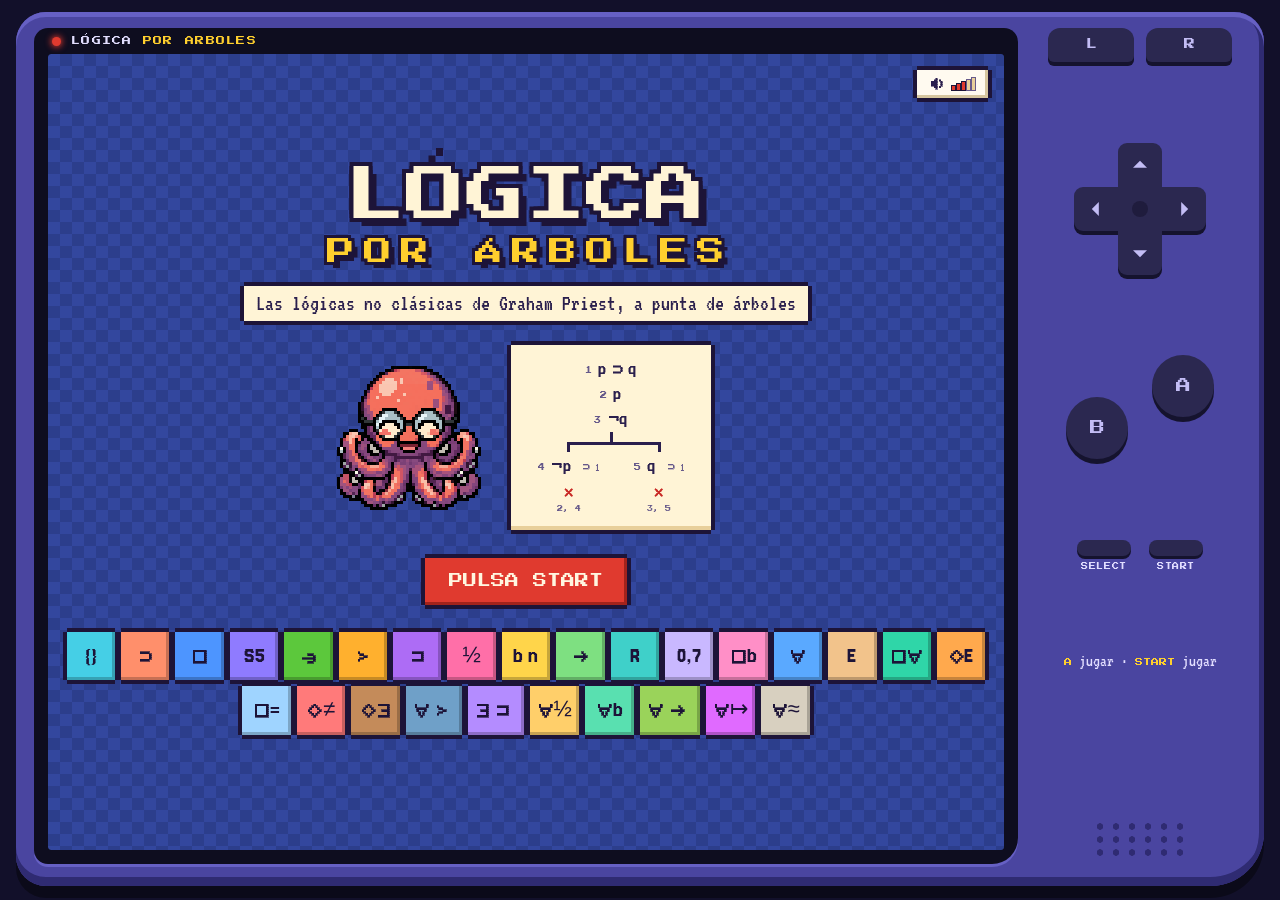
==== index.html @ adff9980 "Logic Tableaux: juego de tableaux en español, hermano de Lógica Advance Co-Authored-By: Claude Sonne" ====
<!doctype html>
<html lang="es">
<head>
<meta charset="utf-8">
<meta name="viewport" content="width=device-width, initial-scale=1, viewport-fit=cover">
<title>Lógica por Árboles</title>
<style>
@font-face { font-family: 'Jersey 20'; font-style: normal; font-weight: 400; font-display: block; src: url([data-uri]) format('woff2'); }
@font-face { font-family: 'VT323'; font-style: normal; font-weight: 400; font-display: block; src: url([data-uri]) format('woff2'); }
@font-face { font-family: 'Press Start 2P'; font-style: normal; font-weight: 400; font-display: block; src: url([data-uri]) format('woff2'); }
:root {
  --img-w0: url([data-uri]);
  --img-w1: url([data-uri]);
  --img-w10: url([data-uri]);
  --img-w11: url([data-uri]);
  --img-w12: url([data-uri]);
  --img-w13: url([data-uri]);
  --img-w14: url([data-uri]);
  --img-w15: url([data-uri]);
  --img-w16: url([data-uri]);
  --img-w17: url([data-uri]);
  --img-w18: url([data-uri]);
  --img-w19: url([data-uri]);
  --img-w2: url([data-uri]);
  --img-w20: url([data-uri]);
  --img-w21: url([data-uri]);
  --img-w22: url([data-uri]);
  --img-w23: url([data-uri]);
  --img-w24: url([data-uri]);
  --img-w25: url([data-uri]);
  --img-w26: url([data-uri]);
  --img-w3: url([data-uri]);
  --img-w4: url([data-uri]);
  --img-w5: url([data-uri]);
  --img-w6: url([data-uri]);
  --img-w7: url([data-uri]);
  --img-w8: url([data-uri]);
  --img-w9: url([data-uri]);
}
/* Trazado: una consola de bolsillo ocupa la ventana. La pantalla es un mosaico con paneles de
   trazo de 4 px; la hoja de Fitch es la escena y Minerva habla desde el cuadro de diálogo. */
:root {
  /* paleta inspirada en los RPG de GBA: contorno morado oscuro, cuadros crema, rojo, verde y amarillo vivos */
  --desk: #12102a; --shell: #4a45a0; --shell-hi: #6660c4; --shell-lo: #2f2b72; --shell-ink: #e2deff; --bezel: #0e0d1f;
  --key: #2b2850; --key-lo: #15132e; --key-ink: #c3bdf5;
  --bg: #33479e; --bg2: #2c3e8c;
  --bgw0: #2390a8; --bgw0b: #1e8097; --bgw1: #2f9950; --bgw1b: #288745; --bgw2: #1b7d6b; --bgw2b: #176e5e; --bgw3: #2a6fc4; --bgw3b: #2462ae;
  --bgw4: #6a47b8; --bgw4b: #5d3da4; --bgw5: #c2702a; --bgw5b: #ad6224; --bgw6: #7d2f52; --bgw6b: #6d2847;
  --bgw7: #a8477f; --bgw7b: #973e72; --bgw8: #23233f; --bgw8b: #1d1d36; --bgw9: #2e6f66; --bgw9b: #286259;
  --panel: #fff4d6; --panel-lo: #e8cf9a;
  --ink: #2a1f4d; --ink2: #66598a; --line: #1d1438;
  --btn: #fffaf0; --btn-lo: #d6c6a0;
  --pri: #e03a2f; --pri-lo: #a2231c; --pri-ink: #fff6e0;
  --hi: #ffcf2e; --hi-lo: #d99a00; --hi-ink: #2a1f4d; --star: #e89a00;
  --ok: #178a3e; --bad: #c92a26; --warn: #b96a00; --ext: #2f6fe0;
  --ok-bg: #5fd07a; --warn-bg: #ffc64a; --bad-bg: #ff7a6b;
  --w0: #45cfe6; --w1: #5cc83c; --w2: #1fb89a; --w3: #4d95ff; --w4: #ad6cf5; --w5: #ff9a2e; --w6: #f2557a; --w7: #ff8fc7; --w8: #9aa3c7; --w9: #8ff5d9;
  --on-w: #1d1438; --wc: var(--w1);
  --ol: 0 -4px 0 0 var(--line), 0 4px 0 0 var(--line), -4px 0 0 0 var(--line), 4px 0 0 0 var(--line);
  --fd: 'Press Start 2P', 'Courier New', monospace;
  --fb: 'VT323', 'Courier New', monospace;
  --fs: 'Jersey 20', 'Trebuchet MS', 'Segoe UI', sans-serif;
  --logo: #fff4d6;
}
@media (prefers-color-scheme: dark) {
  :root:not([data-theme="light"]) {
  --desk: #07060f; --shell: #2b2866; --shell-hi: #3c3888; --shell-lo: #191742; --shell-ink: #c9c4f5; --bezel: #05050d;
  --key: #17152f; --key-lo: #08071a; --key-ink: #9d97dc;
  --bg: #1b2552; --bg2: #182048;
  --bgw0: #175d6e; --bgw0b: #14505f; --bgw1: #1c5c34; --bgw1b: #184f2c; --bgw2: #124d44; --bgw2b: #0f423a; --bgw3: #1a4480; --bgw3b: #163a70;
  --bgw4: #40287a; --bgw4b: #37226a; --bgw5: #7a4418; --bgw5b: #6a3a14; --bgw6: #4d1a34; --bgw6b: #42162c;
  --bgw7: #5e2748; --bgw7b: #52213f; --bgw8: #14142a; --bgw8b: #101023; --bgw9: #1a423d; --bgw9b: #163935;
  --panel: #27306e; --panel-lo: #1c2354;
  --ink: #fff6e0; --ink2: #b7b9e8; --line: #0b0920;
  --btn: #3a4590; --btn-lo: #2a3372;
  --pri-lo: #8f1d17;
  --hi-lo: #b98400; --star: #ffcf2e;
  --ok: #62e088; --bad: #ff8b80; --warn: #ffc85e; --ext: #86aaff;
  color-scheme: dark;
  }
}
:root[data-theme="dark"] {
  --desk: #07060f; --shell: #2b2866; --shell-hi: #3c3888; --shell-lo: #191742; --shell-ink: #c9c4f5; --bezel: #05050d;
  --key: #17152f; --key-lo: #08071a; --key-ink: #9d97dc;
  --bg: #1b2552; --bg2: #182048;
  --bgw0: #175d6e; --bgw0b: #14505f; --bgw1: #1c5c34; --bgw1b: #184f2c; --bgw2: #124d44; --bgw2b: #0f423a; --bgw3: #1a4480; --bgw3b: #163a70;
  --bgw4: #40287a; --bgw4b: #37226a; --bgw5: #7a4418; --bgw5b: #6a3a14; --bgw6: #4d1a34; --bgw6b: #42162c;
  --bgw7: #5e2748; --bgw7b: #52213f; --bgw8: #14142a; --bgw8b: #101023; --bgw9: #1a423d; --bgw9b: #163935;
  --panel: #27306e; --panel-lo: #1c2354;
  --ink: #fff6e0; --ink2: #b7b9e8; --line: #0b0920;
  --btn: #3a4590; --btn-lo: #2a3372;
  --pri-lo: #8f1d17;
  --hi-lo: #b98400; --star: #ffcf2e;
  --ok: #62e088; --bad: #ff8b80; --warn: #ffc85e; --ext: #86aaff;
  color-scheme: dark;
}
.screen.w0 { --bg: var(--bgw0); --bg2: var(--bgw0b); --bgimg: var(--img-w0); }
.screen.w1 { --bg: var(--bgw1); --bg2: var(--bgw1b); --bgimg: var(--img-w1); }
.screen.w2 { --bg: var(--bgw2); --bg2: var(--bgw2b); --bgimg: var(--img-w2); }
.screen.w3 { --bg: var(--bgw3); --bg2: var(--bgw3b); --bgimg: var(--img-w3); }
.screen.w4 { --bg: var(--bgw4); --bg2: var(--bgw4b); --bgimg: var(--img-w4); }
.screen.w5 { --bg: var(--bgw5); --bg2: var(--bgw5b); --bgimg: var(--img-w5); }
.screen.w6 { --bg: var(--bgw6); --bg2: var(--bgw6b); --bgimg: var(--img-w6); }
.screen.w7 { --bg: var(--bgw7); --bg2: var(--bgw7b); --bgimg: var(--img-w7); }
.screen.w8 { --bg: var(--bgw8); --bg2: var(--bgw8b); --bgimg: var(--img-w8); }
.screen.w9 { --bg: var(--bgw9); --bg2: var(--bgw9b); --bgimg: var(--img-w9); }
/* fondo de cada mundo (tools/fondos.py): la escena queda fija detrás del contenido, bajo un velo del color del mundo */
.screen.scr-world, .screen.scr-stage {
  --veil: color-mix(in srgb, var(--bg) 28%, transparent);
  background-image: linear-gradient(var(--veil), var(--veil)), var(--bgimg, none);
  background-size: cover; background-position: center; background-repeat: no-repeat; background-attachment: scroll;
  image-rendering: pixelated;
}

* { box-sizing: border-box; }
[hidden] { display: none !important; }
html { height: 100%; overscroll-behavior: none; -webkit-text-size-adjust: 100%; text-size-adjust: 100%; }
body {
  margin: 0; height: 100%; display: flex; align-items: center; justify-content: center;
  /* en el celular se respeta la muesca y la barra de gestos */
  padding: max(12px, env(safe-area-inset-top, 0px)) max(16px, env(safe-area-inset-right, 0px)) max(14px, env(safe-area-inset-bottom, 0px)) max(16px, env(safe-area-inset-left, 0px));
  overscroll-behavior: none; touch-action: manipulation; -webkit-tap-highlight-color: transparent;
  -webkit-user-select: none; user-select: none; -webkit-touch-callout: none;
  background: var(--desk); color: var(--ink);
  font-family: var(--fb); font-size: 22px; line-height: 1.15;
}
button { font: inherit; color: inherit; }
b, strong, h3, .btn, .rbtn, .key, .chip, .fm, .stitle, .tot, .vbtn, .vchip, .wbadge { font-family: var(--fs); font-weight: 400; }
b, strong, .stitle { font-size: .93em; }
p { margin: 0; }
:focus-visible { outline: 3px solid var(--ext); outline-offset: 4px; }

/* ---------- consola: pantalla a la izquierda, mando a la derecha ---------- */
.gba {
  width: 100%; max-width: 1320px; height: 100%; max-height: 880px;
  display: grid; grid-template-columns: minmax(0, 1fr) 236px; gap: 4px;
  padding: 16px 6px 22px 18px; background: var(--shell);
  border-radius: 30px 30px 54px 30px;
  box-shadow: inset 0 5px 0 0 var(--shell-hi), inset 0 -9px 0 0 var(--shell-lo), inset -5px 0 0 0 var(--shell-lo), 0 12px 0 0 rgba(0, 0, 0, .4);
}
.bezel {
  position: relative; min-width: 0; min-height: 0; display: flex; flex-direction: column;
  padding: 26px 14px 14px; background: var(--bezel); border-radius: 14px 14px 26px 14px;
  box-shadow: 0 3px 0 0 var(--shell-hi);
}
.btop { position: absolute; top: 8px; left: 18px; right: 18px; display: flex; align-items: center; gap: 10px; color: var(--shell-ink); }
.led { width: 9px; height: 9px; border-radius: 50%; background: var(--pri); box-shadow: 0 0 6px 1px var(--pri); }
.brand { font-family: var(--fd); font-size: 9px; letter-spacing: .14em; }
.brand b { font-family: inherit; font-size: 1em; color: var(--hi); }
.screen {
  flex: 1; min-width: 0; min-height: 0; overflow-y: auto; overflow-x: hidden; padding: 12px; border-radius: 3px;
  position: relative;
  scrollbar-width: thin; scrollbar-color: var(--line) transparent;
  background-color: var(--bg);
  background-image: linear-gradient(45deg, var(--bg2) 25%, transparent 25%, transparent 75%, var(--bg2) 75%),
    linear-gradient(45deg, var(--bg2) 25%, transparent 25%, transparent 75%, var(--bg2) 75%);
  background-size: 24px 24px; background-position: 0 0, 12px 12px; background-attachment: local;
}
/* .fit envuelve cada pantalla: se encoge lo justo para caber en el alto disponible */
.fit { position: relative; display: flex; flex-direction: column; gap: 8px; transform-origin: 0 0; }
.fit > * { flex-shrink: 0; }

.pad { display: flex; flex-direction: column; align-items: center; justify-content: space-between; gap: 8px; padding: 0 8px 4px; color: var(--shell-ink); min-height: 0; }
.pad button { border: 0; padding: 0; cursor: pointer; background: var(--key); color: var(--key-ink); font-family: var(--fd); -webkit-tap-highlight-color: transparent; touch-action: manipulation; }
.pad button:active, .pad button.pressed { transform: translateY(3px); box-shadow: none; }
.shoulders { display: flex; gap: 12px; }
.sh { width: 86px; height: 34px; border-radius: 12px 12px 6px 6px; font-size: 11px; box-shadow: 0 4px 0 0 var(--key-lo); }
.dpad { position: relative; width: 132px; height: 132px; flex: none; filter: drop-shadow(0 4px 0 var(--key-lo)); }
.dpad::before { content: ''; position: absolute; left: 44px; top: 44px; width: 44px; height: 44px; background: var(--key); }
.dpad::after { content: ''; position: absolute; left: 58px; top: 58px; width: 16px; height: 16px; border-radius: 50%; background: var(--key-lo); opacity: .55; }
.dpad button { position: absolute; width: 44px; height: 44px; }
.dpad .up { left: 44px; top: 0; border-radius: 9px 9px 0 0; }
.dpad .down { left: 44px; top: 88px; border-radius: 0 0 9px 9px; }
.dpad .left { left: 0; top: 44px; border-radius: 9px 0 0 9px; }
.dpad .right { left: 88px; top: 44px; border-radius: 0 9px 9px 0; }
.dpad button::after { content: ''; position: absolute; left: 50%; top: 50%; border: 7px solid transparent; }
.dpad .up::after { border-bottom-color: var(--key-ink); transform: translate(-50%, -80%); }
.dpad .down::after { border-top-color: var(--key-ink); transform: translate(-50%, -20%); }
.dpad .left::after { border-right-color: var(--key-ink); transform: translate(-80%, -50%); }
.dpad .right::after { border-left-color: var(--key-ink); transform: translate(-20%, -50%); }
.dpad button:active, .dpad button.pressed { transform: none; filter: brightness(.75); }
.ab { position: relative; width: 156px; height: 104px; flex: none; }
.rb { position: absolute; width: 62px; height: 62px; border-radius: 50%; font-size: 15px; box-shadow: 0 5px 0 0 var(--key-lo); }
.rb.a { right: 4px; top: 0; }
.rb.b { left: 4px; bottom: 0; }
.ss { display: flex; gap: 18px; font-family: var(--fd); font-size: 7px; letter-spacing: .08em; }
.ss span { display: flex; flex-direction: column; align-items: center; gap: 7px; }
.ss button { width: 54px; height: 16px; border-radius: 8px; box-shadow: 0 3px 0 0 var(--key-lo); }
.legend { min-height: 5.2em; font-size: 17px; line-height: 1.15; text-align: center; text-wrap: balance; }
.legend b { font-family: var(--fd); font-size: 8px; font-weight: 400; color: var(--hi); }
.speaker { width: 96px; height: 40px; flex: none; background-image: radial-gradient(circle, var(--shell-lo) 3px, transparent 3.5px); background-size: 16px 13px; background-position: 0 0; }
.padf { outline: 4px solid var(--hi) !important; outline-offset: 2px; position: relative; z-index: 2; animation: padf .6s steps(2) infinite; }
@keyframes padf { 50% { outline-color: var(--pri); } }

/* ---------- piezas ---------- */
.panel { background: var(--panel); margin: 4px; padding: 12px 14px; box-shadow: var(--ol), inset 0 -4px 0 0 var(--panel-lo); }
.btn {
  display: inline-flex; align-items: center; justify-content: center; gap: .45em;
  border: 0; margin: 4px; padding: .5em .9em; background: var(--btn); color: var(--ink);
  line-height: 1.1; cursor: pointer;
  box-shadow: var(--ol), inset -3px -3px 0 0 var(--btn-lo);
}
.btn:active:not(:disabled) { transform: translateY(2px); box-shadow: var(--ol), inset 3px 3px 0 0 var(--btn-lo); }
.btn:disabled { opacity: .45; cursor: default; }
.btn.pri { background: var(--pri); color: var(--pri-ink); --btn-lo: var(--pri-lo); }
.btn.sm { font-size: .85em; padding: .42em .7em; }
.btn.big { font-family: var(--fd); font-size: 14px; padding: 16px 24px; }
.mlabel { font-family: var(--fd); font-size: 9px; letter-spacing: .08em; color: var(--ink2); margin: 6px 4px 2px; }
.cap { font-size: .82em; color: var(--ink2); }
.g { height: .6em; fill: currentColor; stroke: currentColor; stroke-width: .34; overflow: visible; vertical-align: baseline; margin: 0 .07em; flex: none; }
.g.op { margin: 0 .34em; }
.fm { letter-spacing: .03em; white-space: nowrap; }
b, strong { word-spacing: .14em; }
.owl { display: block; flex: none; animation: bob 1.2s steps(2) infinite; }
.owl image { image-rendering: crisp-edges; image-rendering: pixelated; }
.owl .blk { visibility: hidden; animation: blk 4.4s steps(1) infinite; }
.owl .bk { visibility: hidden; }
.owl.talk .bk { animation: bk .24s steps(1) infinite; }
.owl .spk { animation: blink .7s steps(1) infinite; }
.owl.m-happy { animation: hop .52s steps(2) infinite; }
.owl.m-think { animation: tilt 2.2s steps(2) infinite; }
.owl.m-brave { animation: bob .6s steps(2) infinite; }
.owl.m-sad { animation: bob 2s steps(2) infinite; }
.owl.m-sad.fresh { animation: shake .4s steps(4) 2, bob 2s steps(2) .8s infinite; }
@keyframes blk { 0%, 93% { visibility: hidden; } 94%, 100% { visibility: visible; } }
@keyframes bk { 0% { visibility: visible; } 50% { visibility: hidden; } }
@keyframes hop { 50% { transform: translateY(-6px); } }
@keyframes tilt { 50% { transform: rotate(-5deg); } }
@keyframes shake { 25% { transform: translateX(-4px); } 75% { transform: translateX(4px); } }
.btn.snd.off .g { opacity: .45; }
.vb { display: inline-flex; align-items: flex-end; gap: 2px; height: 12px; }
.vb i { width: 3px; background: var(--panel-lo); box-shadow: 0 0 0 1px var(--ink2); }
.vb i:nth-child(1) { height: 4px; } .vb i:nth-child(2) { height: 6px; } .vb i:nth-child(3) { height: 8px; } .vb i:nth-child(4) { height: 10px; } .vb i:nth-child(5) { height: 12px; }
.vb i.on { background: var(--pri); box-shadow: 0 0 0 1px var(--line); }
.snddlg { width: min(420px, 100%); gap: 10px; }
.vol { display: flex; align-items: center; gap: 6px; }
.vol b { width: 4.6em; margin-left: 4px; }
.vol .btn { min-width: 2.4em; font-size: 1.1em; }
.vmeter { flex: 1; display: flex; justify-content: center; align-items: flex-end; gap: 6px; }
.vmeter i { width: 16px; background: var(--panel-lo); box-shadow: 0 0 0 3px var(--line); }
.vmeter i:nth-child(1) { height: 10px; } .vmeter i:nth-child(2) { height: 15px; } .vmeter i:nth-child(3) { height: 20px; } .vmeter i:nth-child(4) { height: 25px; } .vmeter i:nth-child(5) { height: 30px; }
.vmeter i.on { background: var(--hi); }
.title { position: relative; }
.lng { gap: 0; padding: .3em .35em; }
.lng b { font-family: var(--fd); font-size: 10px; padding: 5px 6px 4px; color: var(--ink2); }
.lng b.on { background: var(--ink); color: var(--panel); }
.tsnd { position: absolute; top: 0; right: 0; display: flex; }
.winowl { margin-bottom: -4px; }
@keyframes bob { 50% { transform: translateY(-3px); } }
@keyframes blink { 50% { opacity: .25; } }
.blink { animation: blink 1.1s steps(1) infinite; }
.stars { display: inline-flex; gap: 2px; font-size: 1.05em; }
.stars i { color: var(--panel-lo); }
.stars i.on { color: var(--star); }
.done { color: var(--ok); }

.hud { display: flex; align-items: center; gap: 8px; margin: 4px; padding: 4px 6px; background: var(--panel); box-shadow: var(--ol); }
.hud-t { flex: 1; min-width: 0; text-align: center; }
.hud h1 { margin: 0; font-family: var(--fd); font-size: 12px; line-height: 1.5; font-weight: 400; text-wrap: balance; }
.hud-s { display: block; font-size: .78em; color: var(--ink2); }
.hud-r { display: flex; align-items: center; gap: 4px; }
.tot { color: var(--star); white-space: nowrap; }

.dialog {
  display: flex; gap: 12px; align-items: flex-start; margin: 4px; padding: 12px 14px;
  background: var(--panel); box-shadow: var(--ol), inset 0 0 0 3px var(--wc);
}
.dialog .who { flex: none; display: flex; flex-direction: column; align-items: center; gap: 6px; font-family: var(--fd); font-size: 7px; color: var(--ink2); }
.dialog .say { flex: 1; min-width: 0; }
.dialog.err { box-shadow: var(--ol), inset 0 0 0 3px var(--bad); }
.dialog.hint { box-shadow: var(--ol), inset 0 0 0 3px var(--hi-lo); }
.dialog.ok { box-shadow: var(--ol), inset 0 0 0 3px var(--ok); }
.dialog.big { min-height: 5.4em; font-size: 1.06em; }
.dialog.small { font-size: .95em; min-height: 4.4em; padding: 9px 12px; }
.twh { visibility: hidden; }
.tww { white-space: nowrap; }

/* ---------- portada ---------- */
.title { flex: 1; display: flex; flex-direction: column; align-items: center; justify-content: center; gap: 20px; text-align: center; padding-block: 16px; }
.logo { display: flex; flex-direction: column; align-items: center; gap: 12px; font-family: var(--fd); line-height: 1; }
.l1 {
  font-size: clamp(28px, 7.4vw, 60px); color: var(--logo);
  text-shadow: 4px 0 var(--line), -4px 0 var(--line), 0 4px var(--line), 0 -4px var(--line), 4px 4px var(--line), -4px -4px var(--line), 4px -4px var(--line), -4px 4px var(--line), 8px 8px 0 var(--line);
}
.l2 {
  font-size: clamp(14px, 3.8vw, 28px); letter-spacing: .32em; margin-right: -.32em; color: var(--hi);
  text-shadow: 3px 0 var(--line), -3px 0 var(--line), 0 3px var(--line), 0 -3px var(--line), 3px 3px var(--line), -3px -3px var(--line), 3px -3px var(--line), -3px 3px var(--line), 6px 6px 0 var(--line);
}
.tag { background: var(--panel); padding: 5px 12px; box-shadow: var(--ol); }
.hero { display: flex; align-items: center; justify-content: center; gap: 26px; flex-wrap: wrap; }
.hero-proof.sheet { font-size: 20px; background: var(--panel); box-shadow: var(--ol), inset 0 -4px 0 0 var(--panel-lo); padding: 10px 6px 12px; text-align: left; }
.strip { display: flex; flex-wrap: wrap; justify-content: center; gap: 0; }
.strip .wbadge { font-size: 1em; min-width: 2.2em; height: 2.2em; margin: 3px; }   /* diez mundos en una fila */
.wbadge {
  display: inline-flex; align-items: center; justify-content: center; min-width: 2.5em; height: 2.5em; padding: 0 .35em; margin: 4px;
  background: var(--wc); color: var(--on-w); font-size: 1.1em;   box-shadow: var(--ol), inset -3px -3px 0 0 rgba(0, 0, 0, .22);
}

/* ---------- mapa ---------- */
.map { flex: 1 0 auto; display: grid; grid-template-columns: repeat(auto-fit, minmax(244px, 1fr)); gap: 4px; }   /* llena el alto libre */
.wcard {
  display: grid; grid-template-columns: auto 1fr; grid-template-areas: "b i" "p p"; gap: 10px 12px; align-items: center;
  text-align: left; border: 0; margin: 4px; padding: 12px 12px 14px; background: var(--panel); cursor: pointer;
  box-shadow: var(--ol), inset 0 -4px 0 0 var(--panel-lo);
}
.wcard .wbadge { grid-area: b; font-size: 1.2em; }
.winfo { grid-area: i; display: flex; flex-direction: column; gap: 2px; min-width: 0; }
.wnum { font-family: var(--fd); font-size: 8px; letter-spacing: .1em; color: var(--ink2); }
.winfo b { font-size: 1.12em; line-height: 1.15; }
.wlogic { font-size: .85em; color: var(--ink2); }
.wprog { grid-area: p; display: flex; align-items: center; gap: 10px; font-size: .85em; min-height: 1.4em; }
.pbar { flex: 1; height: 10px; background: var(--panel-lo); box-shadow: 0 0 0 2px var(--line); }
.pbar i { display: block; height: 100%; background: var(--wc); }
.cnt { white-space: nowrap; color: var(--ink2); }
.wcard.locked { cursor: not-allowed; }
.wcard.locked .wbadge { background: var(--panel-lo); color: var(--ink2); }
.wcard.locked .winfo { opacity: .55; }
.wcard:active:not(.locked) { transform: translateY(2px); }
/* opciones: rótulo arriba, botones iguales en cuadrícula y la nota debajo */
.opts { display: flex; flex-direction: column; justify-content: center; gap: 4px; margin: 4px; }
.opts .mlabel { margin: 0 4px; }
.optgrid { display: grid; grid-template-columns: repeat(auto-fit, minmax(190px, 1fr)); }
.optgrid .btn { justify-content: center; text-align: center; }
.optnote { font-size: .82em; color: var(--ink2); margin: 0 4px; }

/* ---------- lista de etapas ---------- */
.stages { list-style: none; margin: 0; padding: 0; display: grid; grid-template-columns: repeat(auto-fit, minmax(270px, 1fr)); gap: 0 6px; }
.stages li { min-width: 0; display: flex; }
.srow {
  flex: 1; min-width: 0; display: grid; grid-template-columns: 1.3em 1.6em minmax(0, 1fr) auto; align-items: center; gap: 7px;
  text-align: left; border: 0; margin: 4px; padding: 4px 8px 7px 4px; background: var(--panel); cursor: pointer;
  box-shadow: var(--ol), inset 0 -3px 0 0 var(--panel-lo);
}
.snum { font-family: var(--fd); font-size: 9px; color: var(--ink2); text-align: right; }
.stype { display: flex; align-items: center; justify-content: center; width: 1.6em; height: 1.6em; background: var(--wc); color: var(--on-w); }
.srow.tT .stype { background: var(--panel-lo); color: var(--ink); }
.stype .g.op { margin: 0; }
.stitle { min-width: 0; line-height: 1.15; }
.stitle small { font-family: var(--fd); font-size: 7px; margin-left: 6px; color: var(--ink2); vertical-align: middle; }
.srow .stars { font-size: .82em; }
.boss { font-family: var(--fd); font-style: normal; font-size: 7px; background: var(--pri); color: var(--pri-ink); padding: 3px 5px; vertical-align: middle; }
.srow.locked { cursor: not-allowed; }
.srow.locked > * { opacity: .45; }
.srow:active:not(.locked) { transform: translateY(2px); }

/* ---------- teoría ---------- */
.theory { flex: 1; display: flex; flex-direction: column; gap: 8px; }
.scene { flex: 1; min-height: 150px; display: flex; flex-direction: column; align-items: center; justify-content: center; padding: 18px 14px; overflow: hidden; }
.scene.empty { background: transparent; box-shadow: none; }
.scene .sheet { font-size: 24px; }
.tnav { display: flex; align-items: center; justify-content: space-between; gap: 8px; }
.pg { display: flex; justify-content: center; gap: 7px; flex-wrap: wrap; }
.pg i { width: 10px; height: 10px; background: var(--panel); box-shadow: 0 0 0 2px var(--line); }
.pg i.on { background: var(--pri); }
.pg i.past { background: var(--ink2); }
.tw, .kr-wrap { max-width: 100%; overflow-x: auto; }
.tbl { border-collapse: collapse; font-size: .95em; }
.tbl th { font-family: var(--fd); font-size: 8px; font-weight: 400; text-align: left; padding: 6px 12px 8px; color: var(--ink2); border-bottom: 3px solid var(--ink); }
.tbl td { padding: 6px 12px; border-bottom: 2px dotted var(--panel-lo); }
.tbl.tight th, .tbl.tight td { padding-inline: 5px; text-align: center; }   /* tablas de muchas columnas */
.tbl:not(.tt) th .fm { font-size: 2.1em; color: var(--ink); }   /* fórmulas en la cabecera: al tamaño del cuerpo */
.figrow { display: flex; flex-wrap: wrap; align-items: flex-start; justify-content: center; gap: 12px 36px; }
.kripke { position: relative; width: 310px; margin-inline: auto; }
.kripke svg { position: absolute; inset: 0; }
.kripke line { stroke: var(--ink); stroke-width: 3; }
.kripke path { fill: var(--ink); }
.world { position: absolute; width: 104px; height: 46px; display: flex; flex-direction: column; align-items: center; justify-content: center; gap: 3px;
  background: var(--btn); box-shadow: 0 0 0 3px var(--ink); font-size: .78em; line-height: 1.05; text-align: center; }
.world b { font-family: var(--fd); font-size: 7px; font-weight: 400; color: var(--ink2); }
.kr-wrap .cap { margin-top: 10px; text-align: center; font-size: .9em; color: var(--ink); }

/* ---------- hoja de Fitch ---------- */
.sheet { font-size: 24px; }
.sheet.panel { padding: 12px 8px 14px; min-height: 190px; min-width: 0; overflow: auto; scrollbar-width: thin; scrollbar-color: var(--line) transparent; }
.row { display: grid; grid-template-columns: 2em auto minmax(0, 1fr) auto; align-items: stretch; min-height: 1.72em; color: var(--ink); }
.row[data-act] { cursor: pointer; }
.ln { align-self: center; text-align: right; padding-right: 8px; font-family: var(--fd); font-size: 8px; color: var(--ink2); }
.bars { display: flex; }
.bar { width: 16px; border-left: 3px solid currentColor; }
.bar.top { margin-top: 7px; }
.bar.foot { border-bottom: 3px solid currentColor; }
.fml { display: flex; align-items: center; justify-self: start; min-width: 3.4em; padding: 5px 16px 5px 0; white-space: nowrap; }
.fml.foot { border-bottom: 3px solid currentColor; }
.just { align-self: center; padding: 0 8px 0 14px; font-size: .76em; color: var(--ink2); white-space: nowrap; }
.just .g.op { margin: 0 .1em; }
@media (hover: hover) { .row[data-act]:hover { background: var(--panel-lo); } }
.row.sel, .row.sel:hover { background: var(--hi); color: var(--hi-ink); }
.row.sel .just, .row.sel .ln { color: var(--hi-ink); }
.row.dim > :not(.bars) { opacity: .4; }
.row.insub > :not(.bars) { opacity: .55; }
.row.sel > * { opacity: 1; }
.row.ext .fml { outline: 2px dashed var(--ext); outline-offset: -4px; padding-left: 8px; }
.row.new { animation: flash .8s steps(5); }
@keyframes flash { 0% { background: var(--hi); } 100% { background: transparent; } }
.row.cursor { min-height: 1.9em; }
.caret { display: inline-block; width: .5em; height: .95em; background: var(--pri); animation: blink 1s steps(1) infinite; }

/* ---------- reto ---------- */
.proof { flex: 1; display: flex; flex-direction: column; gap: 6px; }
.goal { display: flex; align-items: center; flex-wrap: wrap; gap: 8px 14px; padding: 9px 14px 12px; }
.gtag { font-family: var(--fd); font-size: 8px; padding: 5px 7px; background: var(--wc); color: var(--on-w); }
.seq { flex: 1; min-width: 0; font-size: 1.28em; overflow-x: auto; white-space: nowrap; }
.comma { margin-right: .1em; }
.sys { font-family: var(--fd); font-size: 8px; color: var(--ink2); }
.cols { display: grid; grid-template-columns: minmax(0, 1fr) 400px; gap: 6px; align-items: start; }
.main { display: flex; flex-direction: column; gap: 6px; min-width: 0; }
.side { display: flex; flex-direction: column; gap: 6px; min-width: 0; }
.pal { display: flex; flex-direction: column; gap: 2px; padding: 8px 10px 12px; }
.rules { display: grid; grid-template-columns: repeat(auto-fill, minmax(3.05em, 1fr)); }
.rbtn {
  display: inline-flex; align-items: center; justify-content: center; min-height: 2.2em;
  border: 0; margin: 4px; padding: .3em .2em; background: var(--btn); color: var(--ink); cursor: pointer;
  box-shadow: var(--ol), inset -3px -3px 0 0 var(--btn-lo);
}
.rbtn .g.op { margin: 0 .08em; }
.rbtn.lit { background: var(--hi); color: var(--hi-ink); --btn-lo: var(--hi-lo); }
.rbtn:active:not(:disabled) { transform: translateY(2px); }
.rbtn:disabled { opacity: .45; cursor: default; }
.rbtn.static { flex: none; min-width: 3.6em; cursor: default; }
.acts { display: flex; flex-wrap: wrap; }
.tools { margin-top: 4px; padding-top: 4px; border-top: 3px dotted var(--panel-lo); }
.tools .btn.sm { padding: .42em .5em; }

/* ---------- modelos ---------- */
.model { min-width: 0; }
.vals { display: flex; flex-wrap: wrap; gap: 4px 26px; }
.vrow { display: flex; align-items: center; gap: 8px; font-size: 1.2em; }
.seg { display: flex; }
.vbtn { width: 2.1em; height: 2.1em; border: 0; margin: 4px; background: var(--btn); color: var(--ink); cursor: pointer; box-shadow: var(--ol), inset -3px -3px 0 0 var(--btn-lo); }
.vbtn.on.v2, .vchip.v2 { background: var(--ok-bg); color: var(--on-w); }
.vbtn.on.v1, .vchip.v1 { background: var(--warn-bg); color: var(--on-w); }
.vbtn.on.v0, .vchip.v0 { background: var(--bad-bg); color: var(--on-w); }
.vbtn.on { box-shadow: var(--ol), inset 3px 3px 0 0 rgba(0, 0, 0, .2); }
.vchip { display: inline-block; min-width: 1.9em; padding: 1px 6px; text-align: center; }
.vt td { font-size: 1.05em; }
.lab { font-family: var(--fd); font-size: 7px !important; color: var(--ink2); }
.want { font-size: .82em !important; white-space: nowrap; }
.want.good { color: var(--ok); }
.want.no { color: var(--bad); }
.want span { margin-left: .4em; }

.tt { margin-inline: auto; }
.tt th, .tt td { text-align: center; padding: 3px 10px; }
.tt th { font-family: var(--fs); font-size: 1em; color: var(--ink); padding-bottom: 8px; white-space: nowrap; }
.tt td { border-bottom: 0; }
.tt .fc { border-left: 3px dotted var(--panel-lo); }
.tv { font-family: var(--fs); }
.tv.v0 { color: var(--ink2); }
.tcell {
  width: 2.3em; height: 2em; border: 0; margin: 4px; font-family: var(--fs); cursor: pointer;
  background: var(--btn); color: var(--ink); box-shadow: var(--ol), inset -3px -3px 0 0 var(--btn-lo);
}
.tcell.empty { color: var(--ink2); }
.tcell.good { background: var(--ok-bg); color: var(--on-w); cursor: default; }
.tcell.bad { background: var(--bad-bg); color: var(--on-w); }
.tcell:active:not(:disabled) { transform: translateY(2px); }

.gn { display: flex; flex-direction: column; gap: 4px; }
.gtab { margin-inline: auto; }
.gtab td { text-align: center; padding: 3px 9px; font-family: var(--fs); border-bottom: 0; }
.gtab tr:first-child td { border-bottom: 3px solid var(--ink); }
.gslots, .gpal { display: flex; flex-wrap: wrap; justify-content: center; align-items: stretch; }
.gslot {
  display: flex; flex-direction: column; align-items: center; justify-content: center; gap: 6px; min-width: 3.4em;
  border: 0; margin: 4px; padding: 8px 8px 10px; font-family: var(--fs); font-size: 1.15em; cursor: pointer;
  background: var(--btn); color: var(--ink); box-shadow: var(--ol), inset -3px -3px 0 0 var(--btn-lo);
}
.gslot.cur { background: var(--hi); color: var(--hi-ink); --btn-lo: var(--hi-lo); }
.gslot.good { background: var(--ok-bg); color: var(--on-w); }
.gslot.bad { background: var(--bad-bg); color: var(--on-w); }
.gslot sup, .seq sup, .say sup { font-size: .7em; }
.gtop, .gbot { min-height: 1.1em; }

/* ---------- preguntas ---------- */
.quiz { width: 100%; max-width: 740px; margin-inline: auto; display: flex; flex-direction: column; gap: 8px; }
.qopts { display: flex; flex-direction: column; }
.qopt { justify-content: flex-start; text-align: left; padding: .7em 1em; }
.qopt.right:disabled { opacity: 1; background: var(--ok-bg); color: var(--on-w); --btn-lo: rgba(0, 0, 0, .12); }
.qopt.wrong { text-decoration: line-through; }
.why b { color: var(--ok); }
.why.bad b { color: var(--bad); }

/* ---------- ventanas ---------- */
#modal { position: absolute; inset: 26px 14px 14px; border-radius: 3px; z-index: 10; display: flex; align-items: center; justify-content: center; padding: 16px; overflow: auto; background: rgba(10, 8, 30, .72); }
.mbox { box-shadow: var(--ol), 0 0 0 7px var(--wc), inset 0 -4px 0 0 var(--panel-lo); width: min(560px, 100%); max-height: calc(100% - 12px); overflow: auto; padding: 16px 18px 18px; display: flex; flex-direction: column; gap: 6px; color: var(--ink); }
.mbox h3 { margin: 0 4px; font-size: 1.15em; line-height: 1.2; text-wrap: balance; }
.mbox h3 .g.op { margin: 0 .08em; }
.chips, .krow { display: flex; flex-wrap: wrap; }
.chip, .key {
  display: inline-flex; align-items: center; justify-content: center; gap: .3em;
  border: 0; margin: 4px; background: var(--btn); color: var(--ink); cursor: pointer;
  box-shadow: var(--ol), inset -3px -3px 0 0 var(--btn-lo);
}
.chip { padding: .4em .7em; font-size: 1.05em; }
.key { min-width: 2.3em; height: 2.3em; padding: 0 .5em; font-size: 1.05em; }
.key.term { background: var(--panel-lo); }
.key.wide { font-size: .85em; }
.chip:active, .key:active { transform: translateY(2px); }
.fdisp { min-height: 2.5em; margin: 4px; padding: 8px 10px; display: flex; align-items: center; overflow-x: auto; white-space: nowrap; background: var(--btn); box-shadow: var(--ol); font-size: 1.25em; }
.fstat { min-height: 1.4em; margin-inline: 4px; font-size: .85em; color: var(--ink2); }
.fstat.good { color: var(--ok); }
.fstat.no { color: var(--bad); }
.mrow { display: flex; flex-wrap: wrap; justify-content: flex-end; margin-top: 6px; }
.choices { display: flex; flex-direction: column; }
.chopt { justify-content: flex-start; font-size: 1.15em; padding: .55em .9em; }
.book { display: flex; flex-direction: column; gap: 10px; margin-top: 6px; }
.brow { display: flex; gap: 12px; align-items: flex-start; }
.brow b { line-height: 1.15; }
.brow small { color: var(--ink2); }
.win { align-items: center; text-align: center; gap: 10px; }
.qed { font-family: var(--fd); font-size: 28px; color: var(--pri); margin-top: 2px; text-shadow: 3px 0 var(--line), -3px 0 var(--line), 0 3px var(--line), 0 -3px var(--line), 3px 3px var(--line), -3px -3px var(--line), 3px -3px var(--line), -3px 3px var(--line), 6px 6px 0 var(--line); }
.bigstars { font-size: 2.3em; line-height: 1; }
.bigstars i.on { animation: pop .45s steps(3) both; }
.bigstars i:nth-child(2) { animation-delay: .15s; }
.bigstars i:nth-child(3) { animation-delay: .3s; }
@keyframes pop { 0% { transform: scale(0); } 70% { transform: scale(1.35); } 100% { transform: scale(1); } }
.detail { color: var(--ink2); }
.outro { max-width: 46ch; }
.win .mrow { justify-content: center; }

/* la disposición depende del ancho útil de la pantalla (lo calcula fit() en ui.js) */
.fit.narrow .cols { grid-template-columns: minmax(0, 1fr); }
.fit.narrow .opts { padding-block: 6px 8px; gap: 1px; }
.fit.tiny .hud .btn span { display: none; }
.fit.tiny .hero-owl .owl { width: 96px; height: 96px; }
.fit.tiny .dialog.big .who span { display: none; }
.fit.tiny .just { padding-left: 8px; }
/* ventana estrecha o celular en vertical: el mando pasa debajo de la pantalla */
@media (max-width: 860px) and (min-height: 521px) {
  body { font-size: 20px; padding: max(8px, env(safe-area-inset-top, 0px)) max(16px, env(safe-area-inset-right, 0px)) max(8px, env(safe-area-inset-bottom, 0px)) max(16px, env(safe-area-inset-left, 0px)); }
  .gba { grid-template-columns: minmax(0, 1fr); grid-template-rows: minmax(0, 1fr) auto; max-height: none; padding: 10px 10px 16px; border-radius: 18px 18px 30px 30px; }
  .bezel { padding: 22px 6px 6px; border-radius: 10px; }
  #modal { inset: 22px 6px 6px; }
  .btop { top: 6px; }
  .screen { padding: 8px; }
  .pad { display: grid; grid-template-columns: auto 1fr auto; grid-template-areas: "dpad sh ab" "dpad ss ab"; align-items: center; justify-items: center; gap: 4px 8px; padding: 6px 2px 0; }
  .shoulders { grid-area: sh; gap: 8px; }
  .sh { width: 56px; height: 28px; }
  .dpad { grid-area: dpad; width: 108px; height: 108px; }
  .dpad::before { left: 36px; top: 36px; width: 36px; height: 36px; }
  .dpad::after { left: 46px; top: 46px; }
  .dpad button { width: 36px; height: 36px; }
  .dpad .up, .dpad .down { left: 36px; }
  .dpad .down { top: 72px; }
  .dpad .left, .dpad .right { top: 36px; }
  .dpad .right { left: 72px; }
  .ab { grid-area: ab; width: 124px; height: 92px; }
  .rb { width: 54px; height: 54px; }
  .ss { grid-area: ss; gap: 10px; }
  .ss button { width: 44px; }
  .legend, .speaker { display: none; }
}
/* celular en vertical: menos marco para ganar pantalla */
@media (max-width: 520px) and (min-height: 521px) {
  body { padding: max(4px, env(safe-area-inset-top, 0px)) max(16px, env(safe-area-inset-right, 0px)) max(4px, env(safe-area-inset-bottom, 0px)) max(16px, env(safe-area-inset-left, 0px)); padding-inline: max(4px, env(safe-area-inset-left, 0px)) max(4px, env(safe-area-inset-right, 0px)); }
  .gba { padding: 7px 7px 12px; border-radius: 14px 14px 24px 24px; }
  .bezel { padding: 20px 4px 4px; border-radius: 8px; }
  #modal { inset: 20px 4px 4px; padding: 8px; }
  .screen { padding: 6px; }
  .mbox { padding: 12px 12px 14px; }
  .pad { gap: 4px 6px; padding: 6px 0 0; }
  .shoulders { gap: 6px; }
  .sh { width: 48px; }
  .dpad { width: 96px; height: 96px; }
  .dpad::before { left: 32px; top: 32px; width: 32px; height: 32px; }
  .dpad::after { left: 40px; top: 40px; }
  .dpad button { width: 32px; height: 32px; }
  .dpad .up, .dpad .down { left: 32px; }
  .dpad .down { top: 64px; }
  .dpad .left, .dpad .right { top: 32px; }
  .dpad .right { left: 64px; }
  .ab { width: 110px; height: 84px; }
  .rb { width: 50px; height: 50px; }
  .ss { gap: 6px; }
  .ss button { width: 40px; }
}
@media (max-height: 620px) and (min-width: 861px) {
  .speaker { display: none; }
  .legend { font-size: 15px; min-height: 0; }
  .dpad { transform: scale(.86); margin-block: -8px; }
  .ab { transform: scale(.86); margin-block: -6px; }
}
/* celular apaisado (o ventana muy baja): mando a la derecha, compacto */
@media (max-height: 520px) {
  body { font-size: 20px; padding: max(4px, env(safe-area-inset-top, 0px)) max(8px, env(safe-area-inset-right, 0px)) max(4px, env(safe-area-inset-bottom, 0px)) max(8px, env(safe-area-inset-left, 0px)); }
  .gba { grid-template-columns: minmax(0, 1fr) 150px; gap: 2px; padding: 6px 2px 10px 8px; border-radius: 16px 16px 26px 16px; }
  .bezel { padding: 18px 5px 5px; border-radius: 8px; }
  #modal { inset: 18px 5px 5px; padding: 6px; }
  .btop { top: 4px; }
  .brand { font-size: 7px; }
  .screen { padding: 6px; }
  .pad { padding: 0 2px; gap: 2px; }
  .shoulders { gap: 6px; }
  .sh { width: 58px; height: 22px; font-size: 9px; }
  .dpad { width: 96px; height: 96px; transform: none; margin: 0; }
  .dpad::before { left: 32px; top: 32px; width: 32px; height: 32px; }
  .dpad::after { left: 40px; top: 40px; }
  .dpad button { width: 32px; height: 32px; }
  .dpad .up, .dpad .down { left: 32px; }
  .dpad .down { top: 64px; }
  .dpad .left, .dpad .right { top: 32px; }
  .dpad .right { left: 64px; }
  .ab { width: 116px; height: 78px; transform: none; margin: 0; }
  .rb { width: 50px; height: 50px; font-size: 13px; }
  .ss { gap: 8px; font-size: 6px; }
  .ss span { gap: 4px; }
  .ss button { width: 40px; height: 12px; }
  .legend, .speaker { display: none; }
  .mbox { padding: 10px 12px 12px; }
}
/* con el dedo no hay teclado ni puntero: sobran las ayudas de teclado */
@media (hover: none) { .kbd { display: none; } }
@media (prefers-reduced-motion: reduce) {
  .owl, .owl *, .blink, .caret, .row.new, .bigstars i.on, .padf { animation: none !important; }
}

.acc { position: relative; display: inline-block; }
.acc::before { content: ''; position: absolute; left: .5em; top: -.3em; width: .125em; height: .125em; background: var(--line); box-shadow: -.125em .125em 0 0 var(--line); }
.brand .acc::before { background: currentColor; box-shadow: -.125em .125em 0 0 currentColor; top: -.32em; }
.kbd { display: flex; flex-wrap: wrap; align-items: center; gap: 4px 12px; margin: 6px 4px 0; }
.kbd span { display: inline-flex; align-items: center; gap: 5px; }
kbd { font-family: var(--fb); font-size: 1em; padding: 0 6px; background: var(--panel-lo); color: var(--ink); }
.rn .g.op { margin: 0 .06em; }
.dialog.slim { min-height: 0; padding: 6px 12px; align-items: center; }
.lockmsg { white-space: normal; line-height: 1.1; }
/* ningún texto se sale de su caja: las palabras largas se parten con guion */
.winfo, .stitle, .say, .cap, .why, .outro, .detail, .optnote, .tbl td, .qopt { overflow-wrap: break-word; hyphens: auto; }
.winfo b { font-size: 1.06em; overflow-wrap: anywhere; }
.btn, .chip { max-width: 100%; }
/* ---------- motor de validez ---------- */
.sysset { display: flex; flex-wrap: wrap; }
.sysset .btn { margin: 3px; min-width: 2.7em; padding: .35em .6em; }
.sysset .btn.on { background: var(--wc); color: var(--on-w); --btn-lo: rgba(0, 0, 0, .22); }
.qm { color: var(--ink2); }
.vbuild .chips { min-height: 2.6em; align-items: center; }
.chip.vc i { display: inline-flex; margin-left: .35em; color: var(--bad); font-size: .75em; }
.chip.add { background: var(--panel-lo); color: var(--ink); font-size: .95em; }
.chip.ex { font-size: .95em; }
.chip.ex small { font-family: var(--fd); font-size: 7px; margin-left: .5em; color: var(--ink2); }
.vres { display: flex; flex-direction: column; gap: 4px; min-width: 0; }
.vres.good { box-shadow: var(--ol), inset 0 0 0 3px var(--ok); }
.vres.no { box-shadow: var(--ol), inset 0 0 0 3px var(--bad); }
.vres.unk { box-shadow: var(--ol), inset 0 0 0 3px var(--warn); }
.vverd { display: flex; align-items: center; gap: 8px; margin: 2px 4px; font-family: var(--fd); font-size: 11px; }
.vverd small { font-size: 8px; color: var(--ink2); }
.vres.good .vverd, .vcmp b.good { color: var(--ok); }
.vres.no .vverd, .vcmp b.no { color: var(--bad); }
.vres.unk .vverd { color: var(--warn); }
.vcmp { margin: 0 4px; }
.gats { display: flex; flex-wrap: wrap; gap: 4px 14px; margin: 4px; }
.gat { display: inline-flex; align-items: center; gap: 6px; }
.vtt tr.crit td { box-shadow: inset 0 3px 0 0 var(--ok), inset 0 -3px 0 0 var(--ok); }
.vtt tr.cex td { background: var(--bad-bg); box-shadow: none; }
.vtt .cc { box-shadow: inset 3px 0 0 0 var(--ink); }
.vtt td, .vtt th { text-align: center; padding-inline: 8px; }
.kmodel { position: relative; margin: 8px auto 4px; }
.kmodel svg { position: absolute; inset: 0; overflow: visible; }
.kmodel line { stroke: var(--ink); stroke-width: 3; }
.kmodel path { fill: var(--ink); }
.kmodel .world { font-size: .9em; }
.kmodel .world.root { box-shadow: 0 0 0 3px var(--ink), inset 0 0 0 3px var(--wc); }
.kmodel .world b { display: flex; align-items: center; font-size: 8px; }
.world em { display: inline-flex; margin-left: 6px; font-style: normal; font-size: 16px; color: var(--ink); }
.mis ul { list-style: none; margin: 2px 0 4px; padding: 0 4px; display: flex; flex-direction: column; gap: 7px; }
.mis li { display: flex; gap: 8px; align-items: flex-start; color: var(--ink2); line-height: 1.15; }
.mis li .g { flex: none; margin-top: .15em; }
.mis li.on { color: var(--ok); }
/* en el mapa, cada tarjeta deja ver a la derecha el fondo de su mundo */
.wcard:not(.locked) { background-image: linear-gradient(100deg, var(--panel) 50%, color-mix(in srgb, var(--panel) 30%, transparent) 78%), var(--bgimg, none); background-size: cover; background-position: center; image-rendering: pixelated; }

/* ---------- el árbol ---------- */
.treebox { overflow: auto; }
.treebox.small { font-size: 18px; max-height: 340px; margin: 4px 0; }
.tree { display: flex; justify-content: center; width: max-content; min-width: 100%; padding: 4px 8px 10px; }
.tseg { display: flex; flex-direction: column; align-items: center; }
.tn {
  position: relative; display: inline-flex; align-items: baseline; gap: .35em; margin: 1px 0; padding: 2px 8px 3px 4px;
  border: 0; background: transparent; color: var(--ink); white-space: nowrap; text-align: left; line-height: 1.15;
}
button.tn { cursor: pointer; }
@media (hover: hover) { button.tn:hover { background: var(--panel-lo); } }
.tn.sel, .tn.sel:hover { background: var(--hi); color: var(--hi-ink); }
.tn.new { animation: flash .9s steps(5); }
.tnum { font-family: var(--fd); font-size: 7px; color: var(--ink2); min-width: 1.6em; text-align: right; }
.tn.sel .tnum, .tn.sel .tj { color: var(--hi-ink); }
.tl { color: var(--ink2); }
.tn.sel .tl { color: var(--hi-ink); }
.tj { font-size: .68em; color: var(--ink2); margin-left: .4em; }
.tj .g.op { margin: 0 .05em; }
.tick { display: inline-flex; color: var(--ok); font-size: .8em; margin-left: .2em; }
.tn.used .tf { opacity: .62; }
.trel { font-family: var(--fs); }
.trel i { font-style: italic; margin: 0 .12em; }
.trel sub { font-size: .7em; }
.tkids { display: flex; align-items: flex-start; gap: 18px; margin-top: 10px; position: relative; }
.tbr { position: relative; display: flex; flex-direction: column; align-items: center; padding-top: 12px; }
/* conectores: una barra horizontal sobre las ramas y un trazo hacia cada una */
.tbr::before { content: ''; position: absolute; top: 0; left: -9px; right: -9px; border-top: 3px solid var(--ink); }
.tbr:first-child::before { left: 50%; }
.tbr:last-child::before { right: 50%; }
.tbr::after { content: ''; position: absolute; top: 0; left: calc(50% - 1.5px); height: 10px; border-left: 3px solid var(--ink); }
.tkids::before { content: ''; position: absolute; top: -10px; left: calc(50% - 1.5px); height: 10px; border-left: 3px solid var(--ink); }
.ttip { margin-top: 2px; min-width: 2em; padding: 0 6px; border: 0; background: transparent; font-family: var(--fs); font-size: 1.15em; color: var(--ink2); line-height: 1.2; }
button.ttip { cursor: pointer; }
button.ttip.sel { background: var(--hi); color: var(--hi-ink); }
.ttip.closed { color: var(--bad); font-size: 1.3em; display: flex; flex-direction: column; align-items: center; line-height: 1; }
.ttip.closed small { font-family: var(--fd); font-size: 6px; color: var(--ink2); margin-top: 2px; }
.ttip.openb { color: var(--ok); font-size: 1.3em; }
.tree.still .tn { padding-block: 1px; }
.hero-tree { font-size: 18px; padding: 8px 10px; }
.figtree { display: flex; flex-direction: column; align-items: center; gap: 6px; max-width: 100%; overflow: auto; font-size: 19px; }
.cmodel { display: flex; flex-direction: column; gap: 4px; }
.rulefig { display: flex; flex-wrap: wrap; justify-content: center; gap: 14px 38px; font-size: 1.15em; }
.rf { display: flex; flex-direction: column; align-items: center; gap: 2px; }
.rf-mid { font-family: var(--fs); color: var(--ink2); }
.rf-alts { display: flex; gap: 22px; }
.rf-alt { display: flex; flex-direction: column; align-items: center; }
.rf-top { display: flex; flex-direction: column; align-items: center; padding-bottom: 2px; border-bottom: 3px solid var(--ink); }
.rf small { max-width: 22ch; text-align: center; color: var(--ink2); font-size: .7em; }
.world.nn { box-shadow: 0 0 0 3px var(--ink); outline: 3px dashed var(--pri); outline-offset: -8px; }
.elab { position: absolute; transform: translate(-50%, -110%); font-size: .75em; background: var(--panel); padding: 0 3px; }
.world .la sub { font-size: .7em; }
.pal .acts .btn.lit { background: var(--hi); color: var(--hi-ink); --btn-lo: var(--hi-lo); }
.scene-owl .owl, .hero-owl .owl { image-rendering: pixelated; }

:root { --w0: #45cfe6; }
.screen.w0 { --bg: color-mix(in srgb, #45cfe6 38%, #141236); --bg2: color-mix(in srgb, #45cfe6 30%, #100e2c); --bgimg: var(--img-w0); }
:root { --w1: #ff8f6b; }
.screen.w1 { --bg: color-mix(in srgb, #ff8f6b 38%, #141236); --bg2: color-mix(in srgb, #ff8f6b 30%, #100e2c); --bgimg: var(--img-w1); }
:root { --w2: #4d95ff; }
.screen.w2 { --bg: color-mix(in srgb, #4d95ff 38%, #141236); --bg2: color-mix(in srgb, #4d95ff 30%, #100e2c); --bgimg: var(--img-w2); }
:root { --w3: #8f7bff; }
.screen.w3 { --bg: color-mix(in srgb, #8f7bff 38%, #141236); --bg2: color-mix(in srgb, #8f7bff 30%, #100e2c); --bgimg: var(--img-w3); }
:root { --w4: #5cc83c; }
.screen.w4 { --bg: color-mix(in srgb, #5cc83c 38%, #141236); --bg2: color-mix(in srgb, #5cc83c 30%, #100e2c); --bgimg: var(--img-w4); }
:root { --w5: #ffb02e; }
.screen.w5 { --bg: color-mix(in srgb, #ffb02e 38%, #141236); --bg2: color-mix(in srgb, #ffb02e 30%, #100e2c); --bgimg: var(--img-w5); }
:root { --w6: #ad6cf5; }
.screen.w6 { --bg: color-mix(in srgb, #ad6cf5 38%, #141236); --bg2: color-mix(in srgb, #ad6cf5 30%, #100e2c); --bgimg: var(--img-w6); }
:root { --w7: #ff6fa8; }
.screen.w7 { --bg: color-mix(in srgb, #ff6fa8 38%, #141236); --bg2: color-mix(in srgb, #ff6fa8 30%, #100e2c); --bgimg: var(--img-w7); }
:root { --w8: #ffd54a; }
.screen.w8 { --bg: color-mix(in srgb, #ffd54a 38%, #141236); --bg2: color-mix(in srgb, #ffd54a 30%, #100e2c); --bgimg: var(--img-w8); }
:root { --w9: #7ee081; }
.screen.w9 { --bg: color-mix(in srgb, #7ee081 38%, #141236); --bg2: color-mix(in srgb, #7ee081 30%, #100e2c); --bgimg: var(--img-w9); }
:root { --w10: #3fd0c9; }
.screen.w10 { --bg: color-mix(in srgb, #3fd0c9 38%, #141236); --bg2: color-mix(in srgb, #3fd0c9 30%, #100e2c); --bgimg: var(--img-w10); }
:root { --w11: #c9b8ff; }
.screen.w11 { --bg: color-mix(in srgb, #c9b8ff 38%, #141236); --bg2: color-mix(in srgb, #c9b8ff 30%, #100e2c); --bgimg: var(--img-w11); }
:root { --w12: #ff8fc7; }
.screen.w12 { --bg: color-mix(in srgb, #ff8fc7 38%, #141236); --bg2: color-mix(in srgb, #ff8fc7 30%, #100e2c); --bgimg: var(--img-w12); }
:root { --w13: #5aa9ff; }
.screen.w13 { --bg: color-mix(in srgb, #5aa9ff 38%, #141236); --bg2: color-mix(in srgb, #5aa9ff 30%, #100e2c); --bgimg: var(--img-w13); }
:root { --w14: #f2c38b; }
.screen.w14 { --bg: color-mix(in srgb, #f2c38b 38%, #141236); --bg2: color-mix(in srgb, #f2c38b 30%, #100e2c); --bgimg: var(--img-w14); }
:root { --w15: #2fd6a8; }
.screen.w15 { --bg: color-mix(in srgb, #2fd6a8 38%, #141236); --bg2: color-mix(in srgb, #2fd6a8 30%, #100e2c); --bgimg: var(--img-w15); }
:root { --w16: #ffa94d; }
.screen.w16 { --bg: color-mix(in srgb, #ffa94d 38%, #141236); --bg2: color-mix(in srgb, #ffa94d 30%, #100e2c); --bgimg: var(--img-w16); }
:root { --w17: #9fd4ff; }
.screen.w17 { --bg: color-mix(in srgb, #9fd4ff 38%, #141236); --bg2: color-mix(in srgb, #9fd4ff 30%, #100e2c); --bgimg: var(--img-w17); }
:root { --w18: #ff7a7a; }
.screen.w18 { --bg: color-mix(in srgb, #ff7a7a 38%, #141236); --bg2: color-mix(in srgb, #ff7a7a 30%, #100e2c); --bgimg: var(--img-w18); }
:root { --w19: #c48b5a; }
.screen.w19 { --bg: color-mix(in srgb, #c48b5a 38%, #141236); --bg2: color-mix(in srgb, #c48b5a 30%, #100e2c); --bgimg: var(--img-w19); }
:root { --w20: #6fa0c8; }
.screen.w20 { --bg: color-mix(in srgb, #6fa0c8 38%, #141236); --bg2: color-mix(in srgb, #6fa0c8 30%, #100e2c); --bgimg: var(--img-w20); }
:root { --w21: #b48cff; }
.screen.w21 { --bg: color-mix(in srgb, #b48cff 38%, #141236); --bg2: color-mix(in srgb, #b48cff 30%, #100e2c); --bgimg: var(--img-w21); }
:root { --w22: #ffcf6a; }
.screen.w22 { --bg: color-mix(in srgb, #ffcf6a 38%, #141236); --bg2: color-mix(in srgb, #ffcf6a 30%, #100e2c); --bgimg: var(--img-w22); }
:root { --w23: #59e0b0; }
.screen.w23 { --bg: color-mix(in srgb, #59e0b0 38%, #141236); --bg2: color-mix(in srgb, #59e0b0 30%, #100e2c); --bgimg: var(--img-w23); }
:root { --w24: #9ad35a; }
.screen.w24 { --bg: color-mix(in srgb, #9ad35a 38%, #141236); --bg2: color-mix(in srgb, #9ad35a 30%, #100e2c); --bgimg: var(--img-w24); }
:root { --w25: #e06aff; }
.screen.w25 { --bg: color-mix(in srgb, #e06aff 38%, #141236); --bg2: color-mix(in srgb, #e06aff 30%, #100e2c); --bgimg: var(--img-w25); }
:root { --w26: #d8d0c0; }
.screen.w26 { --bg: color-mix(in srgb, #d8d0c0 38%, #141236); --bg2: color-mix(in srgb, #d8d0c0 30%, #100e2c); --bgimg: var(--img-w26); }
</style>
</head>
<body>
<div class="gba">
  <div class="bezel">
    <div class="btop"><span class="led"></span><span class="brand">L<span class="acc">O</span>GICA <b>POR ARBOLES</b></span></div>
    <main id="app" class="screen"></main>
    <div id="modal" hidden></div>
  </div>
  <aside class="pad" aria-label="Controles de la consola">
    <div class="shoulders">
      <button class="sh" data-pad="L" title="L (tecla A)">L</button>
      <button class="sh" data-pad="R" title="R (tecla S)">R</button>
    </div>
    <div class="dpad">
      <button class="up" data-pad="up" aria-label="Arriba"></button>
      <button class="left" data-pad="left" aria-label="Izquierda"></button>
      <button class="right" data-pad="right" aria-label="Derecha"></button>
      <button class="down" data-pad="down" aria-label="Abajo"></button>
    </div>
    <div class="ab">
      <button class="rb b" data-pad="B" title="B (tecla X)">B</button>
      <button class="rb a" data-pad="A" title="A (tecla Z)">A</button>
    </div>
    <div class="ss">
      <span><button data-pad="select" aria-label="Select" title="Select (Retroceso)"></button>SELECT</span>
      <span><button data-pad="start" aria-label="Start" title="Start (Intro)"></button>START</span>
    </div>
    <p class="legend" id="legend"></p>
    <div class="speaker" aria-hidden="true"></div>
  </aside>
</div>
<script>
/* Lógica Advance — sonido: efectos, voz del texto y música por secciones (sintetizada, estilo GBA) */
(function (root) {
'use strict';

let ac = null, master = null, bus = null, sfxBus = null, noise = null, timer = null;
const waves = {};
const opt = { sfx: true, music: true, mv: 0.15, sv: 1 };   // mv y sv: ganancia de música y de efectos
let want = null;   // canción pedida
let cur = null;    // canción sonando

const SEMI = { C: 0, 'C#': 1, Db: 1, D: 2, 'D#': 3, Eb: 3, E: 4, F: 5, 'F#': 6, Gb: 6, G: 7, 'G#': 8, Ab: 8, A: 9, 'A#': 10, Bb: 10, B: 11 };
const QUAL = { '': [0, 4, 7], m: [0, 3, 7], 7: [0, 4, 7, 10], M7: [0, 4, 7, 11], m7: [0, 3, 7, 10], 6: [0, 4, 7, 9] };
const hzOf = (semi, oct) => 440 * Math.pow(2, (semi + (oct - 4) * 12 - 9) / 12);
function noteHz(n) { const m = /^([A-G][#b]?)(\d)$/.exec(n); return hzOf(SEMI[m[1]], +m[2]); }
function chord(sym) { const m = /^([A-G][#b]?)(.*)$/.exec(sym); return { root: SEMI[m[1]], iv: QUAL[m[2]] }; }

/* Cada compás: [acorde, melodía en ocho corcheas]. «-» silencio, «_» alarga la nota anterior.
   arp: índices de las notas del acorde · bass: r raíz, f quinta, o octava · drums: k bombo, s caja, h charles */
const SONGS = {
  title: { bpm: 132, lead: 'p25', arp: '0 2 1 2 0 2 1 2', bass: 'r - r - f - r r', drums: 'k h s h k k s h',
    bars: [['C', 'C5 - E5 G5 C6 _ _ G5'], ['G', 'B5 _ A5 G5 D5 _ G5 _'], ['Am', 'A4 - C5 E5 A5 _ G5 E5'], ['F', 'F5 _ A5 _ C6 _ A5 _'],
      ['Dm', 'D5 - F5 A5 D6 _ C6 A5'], ['G', 'B5 _ D6 _ G5 _ B5 _'], ['F', 'A5 G5 F5 E5 F5 _ A5 _'], ['G', 'G5 _ B5 _ D6 _ _ -']] },
  map: { bpm: 138, lead: 'square', arp: 'x 1 x 2 x 1 x 2', bass: 'r - f - r - f -', drums: 'k - h - s - h -',
    bars: [['G', 'D5 - G5 - B5 A5 G5 -'], ['C', 'E5 - G5 - C6 B5 G5 -'], ['G', 'D5 G5 B5 D6 B5 _ G5 -'], ['D', 'A5 _ F#5 _ D5 _ - -'],
      ['Em', 'E5 - G5 - B5 A5 G5 -'], ['C', 'E5 G5 C6 _ B5 _ A5 _'], ['D', 'F#5 _ A5 _ D6 _ C6 _'], ['G', 'B5 _ G5 _ G5 _ - -']] },
  w0: { bpm: 108, lead: 'p25', arp: '0 1 2 1 0 1 2 1', bass: 'r - - - f - - -', drums: 'k - h - s - h -',
    bars: [['C', 'E5 _ G5 _ C6 _ G5 _'], ['Am', 'A5 _ E5 _ C5 _ E5 _'], ['F', 'F5 _ A5 _ C6 _ A5 F5'], ['G', 'G5 _ B5 _ D6 _ B5 _'],
      ['C', 'E5 G5 C6 _ E6 _ D6 C6'], ['Em', 'B5 _ G5 _ E5 _ G5 B5'], ['F', 'A5 _ C6 _ A5 G5 F5 _'], ['G', 'G5 _ _ D5 G5 _ - -']] },
  w1: { bpm: 116, lead: 'p25', arp: '0 1 2 3 2 1 2 1', bass: 'r - - - f - - -', drums: 'k - h - - - h -',
    bars: [['F', 'A5 _ C6 _ A5 F5 G5 A5'], ['Bb', 'Bb5 _ D6 _ Bb5 _ F5 _'], ['C', 'G5 _ E5 G5 C6 _ Bb5 _'], ['F', 'A5 _ _ F5 C5 _ F5 _'],
      ['Dm', 'D5 F5 A5 _ D6 _ C6 A5'], ['Bb', 'Bb5 _ A5 G5 F5 _ D5 _'], ['C', 'E5 _ G5 _ C6 Bb5 G5 E5'], ['F', 'F5 _ _ _ - - C5 -']] },
  w2: { bpm: 104, lead: 'triangle', lv: 0.085, arp: '0 2 1 2 0 2 1 2', bass: 'r - - r - - f -', drums: 'k - h - - - h h',
    bars: [['Dm', 'D5 _ F5 _ A5 _ G5 F5'], ['C', 'E5 _ G5 _ C5 _ E5 _'], ['Bb', 'D5 _ F5 _ Bb5 _ A5 G5'], ['A', 'A5 _ _ E5 C#5 _ E5 _'],
      ['Dm', 'D5 F5 A5 D6 _ _ C6 A5'], ['Gm', 'Bb5 _ G5 _ D5 _ G5 Bb5'], ['A', 'A5 _ C#6 _ E6 _ C#6 A5'], ['Dm', 'D6 _ _ A5 F5 _ D5 _']] },
  w3: { bpm: 92, lead: 'sine', lv: 0.085, arp: '0 1 2 3 2 1 0 1', arpW: 'triangle', av: 0.04, bass: 'r - - - - - f -', drums: '- - - - h - - -', echo: 0.4,
    bars: [['FM7', 'A5 _ _ C6 E6 _ _ C6'], ['Em7', 'B5 _ _ G5 D6 _ B5 _'], ['Dm7', 'A5 _ F5 _ C6 _ A5 _'], ['CM7', 'G5 _ _ E5 B5 _ _ -'],
      ['FM7', 'A5 C6 E6 _ _ C6 A5 _'], ['G6', 'B5 _ D6 _ E6 _ D6 B5'], ['Am7', 'C6 _ _ A5 G5 _ E5 _'], ['G', 'D5 _ G5 _ B5 _ _ -']] },
  w4: { bpm: 100, lead: 'square', lv: 0.042, arp: 'x 0 x 2 x 1 x 2', bass: 'r - r - f - r -', drums: 'k - s - k s s -',
    bars: [['Am', 'A4 - A4 C5 E5 _ A5 _'], ['F', 'F5 _ A5 _ C6 _ A5 F5'], ['G', 'G5 _ B5 _ D6 _ B5 G5'], ['E', 'E5 _ G#5 _ B5 _ _ -'],
      ['Am', 'A5 - A5 C6 E6 _ D6 C6'], ['Dm', 'D6 _ A5 _ F5 _ D5 _'], ['E', 'E5 G#5 B5 _ E6 _ D6 B5'], ['Am', 'A5 _ _ E5 A4 _ - -']] },
  w5: { bpm: 132, lead: 'p12', lv: 0.055, arp: 'x 0 x 1 x 2 x 1', bass: 'r - f - r - f -', drums: 'k h s h k h s s',
    bars: [['C', 'E5 - G5 - E5 - C5 -'], ['Am', 'E5 - A5 - E5 - C5 -'], ['F', 'F5 - A5 - C6 - A5 -'], ['G', 'B5 A5 G5 F#5 G5 - D5 -'],
      ['C', 'E5 G5 C6 - G5 - E5 -'], ['E', 'E5 G#5 B5 - G#5 - E5 -'], ['F', 'A5 - C6 - F6 - C6 A5'], ['G', 'G5 - B5 - D6 D6 - -']] },
  w6: { bpm: 84, lead: 'triangle', lv: 0.09, arp: '0 - - 2 - - 1 -', arpW: 'p12', bass: 'r - - - - - - r', drums: 'k - - - - - h -', echo: 0.45,
    bars: [['Em', 'E5 _ _ _ G5 _ B5 _'], ['F', 'A5 _ _ F5 _ _ C5 _'], ['Em', 'B4 _ E5 _ G5 _ _ F#5'], ['Dm', 'F5 _ _ D5 A4 _ _ -'],
      ['Em', 'E5 _ G5 _ B5 _ E6 _'], ['C', 'E6 _ C6 _ G5 _ E5 _'], ['Am', 'A5 _ _ E5 C5 _ A4 _'], ['B', 'B4 _ D#5 _ F#5 _ _ -']] },
  w7: { bpm: 108, lead: 'p25', arp: '0 1 2 1 0 1 2 1', bass: 'r - - - f - - -', drums: 'k - h - - h h -',
    bars: [['G', 'B5 _ D6 _ G5 _ B5 _'], ['Em', 'G5 _ B5 _ E5 _ G5 _'], ['C', 'E5 _ G5 _ C6 _ B5 A5'], ['D', 'A5 _ F#5 _ D5 _ A5 _'],
      ['G', 'B5 D6 G6 _ D6 _ B5 _'], ['Bm', 'F#5 _ B5 _ D6 _ B5 _'], ['C', 'E6 _ D6 C6 G5 _ E5 _'], ['D', 'F#5 _ A5 _ D6 _ _ -']] },
  w8: { bpm: 80, lead: 'triangle', lv: 0.09, arp: '0 - 2 - 1 - 2 -', arpW: 'p12', bass: 'r - - - - - r -', drums: 'k - - - - - h -', echo: 0.45,
    bars: [['Cm', 'C5 _ _ Eb5 G5 _ _ Eb5'], ['Ab', 'Ab5 _ _ Eb5 C5 _ Eb5 _'], ['Fm', 'F5 _ Ab5 _ C6 _ Ab5 _'], ['G', 'G5 _ _ B4 D5 _ G5 _'],
      ['Cm', 'C6 _ G5 _ Eb5 _ C5 _'], ['Eb', 'Eb5 _ G5 _ Bb5 _ G5 _'], ['Ab', 'Ab5 _ C6 _ Eb6 _ C6 _'], ['G', 'D6 _ B5 _ G5 _ _ -']] },
  w9: { bpm: 96, lead: 'p25', arp: '0 1 2 3 2 1 2 1', bass: 'r - - r - - f -', drums: 'k - h - s - h h', echo: 0.3,
    bars: [['Dm', 'D5 _ A5 _ F5 _ D6 _'], ['Bb', 'D6 _ Bb5 _ F5 _ Bb5 _'], ['F', 'C6 _ A5 _ F5 _ A5 _'], ['C', 'G5 _ E5 _ C5 _ E5 G5'],
      ['Dm', 'A5 _ D6 _ F6 _ E6 D6'], ['Gm', 'D6 _ Bb5 _ G5 _ Bb5 _'], ['A', 'C#6 _ A5 _ E5 _ A5 C#6'], ['Dm', 'D6 _ _ _ A5 _ D5 -']] },
  boss: { bpm: 152, lead: 'p25', arp: '0 2 1 2 0 2 1 2', bass: 'r r o r r r o r', drums: 'k h s h k k s h',
    bars: [['Am', 'A5 A5 - A5 C6 - A5 -'], ['Am', 'E6 - D6 C6 A5 - G5 -'], ['F', 'F5 F5 - F5 A5 - C6 -'], ['G', 'D6 - B5 G5 B5 - D6 -'],
      ['Am', 'A5 A5 - A5 C6 - E6 -'], ['Am', 'E6 D6 C6 B5 A5 - E5 -'], ['F', 'F5 A5 C6 F6 _ - C6 -'], ['E', 'E6 _ B5 _ G#5 _ B5 -']] }
};
/* versión tranquila de cada mundo, para la teoría y la lista de etapas */
for (let i = 0; i <= 9; i++) {
  const s = SONGS['w' + i];
  SONGS['w' + i + 'c'] = Object.assign({}, s, { bpm: Math.round(s.bpm * 0.82), lead: 'triangle', lv: 0.085, arpW: 'sine', av: 0.035, bass: 'r - - - f - - -', drums: null, echo: 0.38 });
}
Object.keys(SONGS).forEach(id => {
  const s = SONGS[id], steps = [];
  s.bars.forEach(([ch, mel]) => { const c = chord(ch); mel.split(' ').forEach((tok, i) => steps.push({ c, tok, i })); });
  const lead = [];
  for (let i = 0; i < steps.length; i++) {
    const tk = steps[i].tok;
    if (tk === '-' || tk === '_') continue;
    let len = 1;
    while (i + len < steps.length && steps[i + len].tok === '_') len++;
    lead[i] = { f: noteHz(tk), len };
  }
  s.c = { steps, lead, arp: s.arp.split(' '), bass: s.bass.split(' '), drums: s.drums ? s.drums.split(' ') : null };
});

function pulse(duty) {
  const n = 32, re = new Float32Array(n), im = new Float32Array(n);
  for (let k = 1; k < n; k++) re[k] = 2 / (k * Math.PI) * Math.sin(k * Math.PI * duty);
  return ac.createPeriodicWave(re, im);
}
function ctx() {
  if (ac) return ac;
  if (root.LA_NO_AUDIO) return null;   // capturas de video: sin audio en vivo
  const AC = window.AudioContext || window.webkitAudioContext;
  if (!AC) return null;
  ac = new AC();
  const comp = ac.createDynamicsCompressor();
  master = ac.createGain(); master.gain.value = 0.9;
  master.connect(comp); comp.connect(ac.destination);
  bus = ac.createGain(); bus.gain.value = opt.mv; bus.connect(master);
  sfxBus = ac.createGain(); sfxBus.gain.value = opt.sv; sfxBus.connect(master);
  waves.p25 = pulse(0.25); waves.p12 = pulse(0.125);
  const len = ac.sampleRate, buf = ac.createBuffer(1, len, len), d = buf.getChannelData(0);
  for (let i = 0; i < len; i++) d[i] = Math.random() * 2 - 1;
  noise = buf;
  timer = setInterval(tick, 40);
  return ac;
}
function voice(wave, f, t, dur, vol, dest, pluck) {
  const o = ac.createOscillator(), g = ac.createGain();
  if (waves[wave]) o.setPeriodicWave(waves[wave]); else o.type = wave;
  o.frequency.value = f;
  g.gain.setValueAtTime(0.0001, t);
  g.gain.linearRampToValueAtTime(vol, t + 0.006);
  if (pluck) g.gain.exponentialRampToValueAtTime(vol * 0.12, t + dur);
  else g.gain.setValueAtTime(vol, Math.max(t + 0.006, t + dur - 0.035));
  g.gain.linearRampToValueAtTime(0.0001, t + dur + 0.004);
  o.connect(g); g.connect(dest);
  o.start(t); o.stop(t + dur + 0.03);
}
function drum(kind, t, dest) {
  const g = ac.createGain();
  g.connect(dest);
  if (kind === 'k') {
    const o = ac.createOscillator();
    o.type = 'sine';
    o.frequency.setValueAtTime(150, t);
    o.frequency.exponentialRampToValueAtTime(46, t + 0.11);
    g.gain.setValueAtTime(0.2, t);
    g.gain.exponentialRampToValueAtTime(0.0001, t + 0.14);
    o.connect(g); o.start(t); o.stop(t + 0.16);
    return;
  }
  const src = ac.createBufferSource(), f = ac.createBiquadFilter(), hat = kind === 'h', dur = hat ? 0.04 : 0.13;
  src.buffer = noise;
  f.type = 'highpass'; f.frequency.value = hat ? 7000 : 1600;
  g.gain.setValueAtTime(hat ? 0.03 : 0.07, t);
  g.gain.exponentialRampToValueAtTime(0.0001, t + dur);
  src.connect(f); f.connect(g);
  src.start(t, Math.random() * 0.5); src.stop(t + dur + 0.02);
}
function schedStep(m, i, t) {
  const s = m.song, c = s.c, st = c.steps[i], d = m.stepDur, bi = st.i;
  const le = c.lead[i];
  if (le) voice(s.lead, le.f, t, le.len * d * 0.94, s.lv || 0.048, m.g);
  const a = c.arp[bi];
  if (a !== 'x' && a !== '-') {
    const iv = st.c.iv, k = +a;
    const semi = k < iv.length ? iv[k] : iv[k - iv.length] + 12;
    voice(s.arpW || 'p12', hzOf(st.c.root + semi, st.c.root >= 7 ? 3 : 4), t, d * 0.85, s.av || 0.024, m.g, true);
  }
  const b = c.bass[bi];
  if (b !== '-') voice('triangle', hzOf(st.c.root + (b === 'f' ? 7 : b === 'o' ? 12 : 0), st.c.root >= 7 ? 2 : 3), t, d * 0.9, 0.11, m.g);
  if (c.drums && c.drums[bi] !== '-') drum(c.drums[bi], t, m.g);
}
function tick() {
  if (!cur || ac.state !== 'running') return;
  const now = ac.currentTime;
  if (cur.next < now - 0.05) cur.next = now + 0.05;
  while (cur.next < now + 0.16) {
    schedStep(cur, cur.step, cur.next);
    cur.next += cur.stepDur;
    cur.step = (cur.step + 1) % cur.song.c.steps.length;
  }
}
function stopSong() {
  if (!cur) return;
  const m = cur, now = ac.currentTime;
  cur = null;
  m.g.gain.cancelScheduledValues(now);
  m.g.gain.setTargetAtTime(0, now, 0.12);
  setTimeout(() => { try { m.g.disconnect(); m.wet.disconnect(); } catch (e) { /* ya desconectado */ } }, 1500);
}
function startSong(id) {
  const song = SONGS[id], now = ac.currentTime, stepDur = 30 / song.bpm;
  const g = ac.createGain(), delay = ac.createDelay(1), fb = ac.createGain(), wet = ac.createGain();
  g.gain.setValueAtTime(0, now);
  g.gain.linearRampToValueAtTime(1, now + 0.5);
  delay.delayTime.value = stepDur * 1.5;
  fb.gain.value = 0.3; wet.gain.value = song.echo || 0.2;
  g.connect(bus); g.connect(delay); delay.connect(fb); fb.connect(delay); delay.connect(wet); wet.connect(bus);
  cur = { id, song, g, wet, stepDur, step: 0, next: now + 0.12 };
}
function sync() {
  if (!ac) return;
  const id = opt.music ? want : null;
  if (cur && cur.id === id) return;
  stopSong();
  if (id && SONGS[id]) startSong(id);
}
function sfxTone(freq, dur, when, type, vol) {
  if (!opt.sfx || !ctx()) return;
  voice(type || 'square', freq, ac.currentTime + (when || 0), dur, vol || 0.05, sfxBus, true);
}
function duck(sec) {
  if (!ac) return;
  const now = ac.currentTime;
  bus.gain.cancelScheduledValues(now);
  bus.gain.setTargetAtTime(opt.mv * 0.25, now, 0.04);
  bus.gain.setTargetAtTime(opt.mv, now + sec, 0.25);
}
const VOICE = [659.3, 740, 784, 880, 987.8];
const api = {
  /* primer gesto del jugador: el navegador solo deja sonar a partir de aquí */
  unlock() { try { if (ctx() && ac.state === 'suspended') ac.resume(); sync(); } catch (e) { /* sin audio */ } },
  set(o) {
    Object.assign(opt, o);
    try {
      if (ac) {
        const now = ac.currentTime;
        bus.gain.cancelScheduledValues(now);
        bus.gain.setTargetAtTime(opt.mv, now, 0.05);
        sfxBus.gain.setTargetAtTime(opt.sv, now, 0.05);
      }
      sync();
    } catch (e) { /* sin audio */ }
  },
  info() { return { state: ac ? ac.state : 'sin iniciar', song: cur ? cur.id : null, step: cur ? cur.step : null, want }; },
  play(id) { want = id; try { sync(); } catch (e) { /* sin audio */ } },
  /* voz de Minerva: un pitido por cada pocas letras, como los cuadros de diálogo de GBA */
  blip() { try { sfxTone(VOICE[Math.floor(Math.random() * VOICE.length)], 0.045, 0, 'p25', 0.032); } catch (e) { /* sin audio */ } },
  sfx: {
    sel: () => sfxTone(880, 0.06),
    page: () => sfxTone(620, 0.05),
    ok: () => { sfxTone(660, 0.08); sfxTone(990, 0.12, 0.07); },
    err: () => { sfxTone(196, 0.14, 0, 'sawtooth', 0.06); sfxTone(147, 0.2, 0.1, 'sawtooth', 0.06); },
    win: () => { duck(1.3); [523, 659, 784, 1047, 784, 1047, 1319].forEach((f, i) => sfxTone(f, i === 6 ? 0.5 : 0.16, i * 0.11, 'p25', 0.07)); }
  }
};
Object.keys(api.sfx).forEach(k => { const f = api.sfx[k]; api.sfx[k] = () => { try { f(); } catch (e) { /* sin audio */ } }; });
if (typeof document !== 'undefined') {
  document.addEventListener('visibilitychange', () => {
    if (!ac) return;
    if (document.hidden) ac.suspend(); else if (opt.music || opt.sfx) ac.resume();
  });
}
root.LAudio = api;
root.LAudioSongs = SONGS;
})(typeof window !== 'undefined' ? window : globalThis);

window.LA_PULPO = {"neutral":{"base":"[data-uri]","blink":"[data-uri]","talk":"[data-uri]"},"happy":{"base":"[data-uri]","talk":"[data-uri]"},"sad":{"base":"[data-uri]","blink":"[data-uri]","talk":"[data-uri]"},"think":{"base":"[data-uri]","blink":"[data-uri]","talk":"[data-uri]"},"brave":{"base":"[data-uri]","blink":"[data-uri]","talk":"[data-uri]"}};
</script>
<script>
/* Lógica por Árboles — fórmulas con la notación de Priest (An Introduction to Non-Classical Logic)
   Parámetros proposicionales: p q r s t · predicados: mayúsculas · constantes: a–o · variables: x y z
   Conectivas: ¬ ∧ ∨ ⊃ ≡ (clásicas) · □ ◇ (modales) · ⥽ (estricto) · > (condicional) · → (condicional
   intensional de los capítulos 9–11) · ⊐ (condicional intuicionista) · [F] ⟨F⟩ [P] ⟨P⟩ (tiempo)
   · ∀ ∃ · = (identidad) · E (existencia, en las lógicas libres) */
(function (root) {
'use strict';

const VARS = 'xyzuvw';
const CONSTS = 'abcdefghijklmno';
const PROPS = 'pqrst';
const isVar = c => VARS.includes(c);
const DESCS = 'αβγδ';   // descriptores: designadores no rígidos (capítulos 16 y 17)
const isConst = c => CONSTS.includes(c);
const isDesc = c => DESCS.includes(c);
const isTerm = c => isConst(c) || isDesc(c);

class LErr extends Error {}
const fail = m => { throw new LErr(m); };

/* ---------- constructores ---------- */
const Atom = (p, args) => ({ t: 'atom', p, args: args || [] });
const Not = a => ({ t: 'not', a });
const Un = (t, a) => ({ t, a });
const Bin = (t, a, b) => ({ t, a, b });
const Qf = (t, v, a) => ({ t, v, a });
const Eq = (x, y) => Atom('=', [x, y]);
const Ex = x => Atom('E', [x]);

const BIN = { and: '∧', or: '∨', imp: '⊃', iff: '≡', str: '⥽', cnd: '>', arr: '→', ico: '⊐' };
const UN = { box: '□', dia: '◇', G: '[F]', F: '⟨F⟩', H: '[P]', P: '⟨P⟩' };
const BINOF = {}; Object.keys(BIN).forEach(k => { BINOF[BIN[k]] = k; });
const isBin = f => !!BIN[f.t];
const isUn = f => !!UN[f.t];

function str(f, top) {
  switch (f.t) {
    case 'atom':
      if (f.p === '=') return f.args[0] + '=' + f.args[1];
      return f.p + f.args.join('');
    case 'not': return '¬' + str(f.a, false);
    case 'all': return '∀' + f.v + str(f.a, false);
    case 'ex': return '∃' + f.v + str(f.a, false);
    default: {
      if (UN[f.t]) return UN[f.t] + str(f.a, false);
      const s = str(f.a, false) + BIN[f.t] + str(f.b, false);
      return top === false ? '(' + s + ')' : s;
    }
  }
}
const eq = (a, b) => str(a) === str(b);

/* ---------- lectura ---------- */
const TENSE = [['[F]', 'G'], ['⟨F⟩', 'F'], ['<F>', 'F'], ['[P]', 'H'], ['⟨P⟩', 'P'], ['<P>', 'P']];
function parse(src) {
  const s = String(src)
    .replace(/<->/g, '≡').replace(/->/g, '→').replace(/~/g, '¬').replace(/&/g, '∧').replace(/\|/g, '∨')
    .replace(/\s+/g, '');
  let i = 0;
  const eat = c => (s.startsWith(c, i) ? (i += c.length, true) : false);
  /* precedencia de menor a mayor: ≡ · condicionales (asocian a la derecha) · ∨ · ∧ · unarios */
  function iff() { let a = cond(); while (eat('≡')) a = Bin('iff', a, cond()); return a; }
  function cond() {
    const a = or();
    for (const c of ['⊃', '⥽', '>', '→', '⊐']) if (eat(c)) return Bin(BINOF[c], a, cond());
    return a;
  }
  function or() { let a = and(); while (eat('∨')) a = Bin('or', a, and()); return a; }
  function and() { let a = un(); while (eat('∧')) a = Bin('and', a, un()); return a; }
  function un() {
    const c = s[i];
    for (const [tok, t] of TENSE) if (s.startsWith(tok, i)) { i += tok.length; return Un(t, un()); }
    if (c === '¬') { i++; return Not(un()); }
    if (c === '□') { i++; return Un('box', un()); }
    if (c === '◇') { i++; return Un('dia', un()); }
    if (c === '∀' || c === '∃') {
      i++;
      const v = s[i];
      if (!v || !isVar(v)) fail('Después de ' + c + ' va una variable (x, y, z).');
      i++;
      return Qf(c === '∀' ? 'all' : 'ex', v, un());
    }
    if (c === '(') {
      i++;
      const a = iff();
      if (!eat(')')) fail('Falta cerrar un paréntesis.');
      return a;
    }
    if (c && c >= 'A' && c <= 'Z') {
      i++;
      const args = [];
      while (s[i] && (isTerm(s[i]) || isVar(s[i]))) args.push(s[i++]);
      return Atom(c, args);
    }
    if (c && (isTerm(c) || isVar(c)) && s[i + 1] === '=') {   // identidad: a=b
      const x = c; i += 2;
      const y = s[i];
      if (!y || !(isTerm(y) || isVar(y))) fail('Después de = va un nombre o una variable.');
      i++;
      return Eq(x, y);
    }
    if (c && PROPS.includes(c)) { i++; return Atom(c); }
    if (c && (isTerm(c) || isVar(c))) fail('«' + c + '» es un nombre o una variable: va después de un predicado (Pa) o en una identidad (a=b).');
    fail(c ? 'No esperaba «' + c + '» ahí.' : 'La fórmula está incompleta.');
  }
  if (!s) fail('Escribe una fórmula.');
  const f = iff();
  if (i < s.length) fail('No esperaba «' + s[i] + '» ahí.');
  return f;
}

/* ---------- recorridos ---------- */
function subformulas(f, out) {
  out = out || [];
  out.push(f);
  if (f.a) subformulas(f.a, out);
  if (f.b) subformulas(f.b, out);
  return out;
}
const size = f => subformulas(f).length;
function atomsOf(fs) {   // parámetros proposicionales, en orden alfabético
  const set = new Set();
  fs.forEach(f => subformulas(f).forEach(g => { if (g.t === 'atom' && !g.args.length) set.add(g.p); }));
  return [...set].sort();
}
function descsOf(f, out) {
  out = out || new Set();
  subformulas(f).forEach(g => { if (g.t === 'atom') g.args.forEach(a => { if (isDesc(a)) out.add(a); }); });
  return out;
}
function constsOf(f, out) {
  out = out || new Set();
  subformulas(f).forEach(g => { if (g.t === 'atom') g.args.forEach(a => { if (isConst(a)) out.add(a); }); });
  return out;
}
function freeVars(f, bound, out) {
  bound = bound || new Set(); out = out || new Set();
  if (f.t === 'atom') f.args.forEach(a => { if (isVar(a) && !bound.has(a)) out.add(a); });
  else if (f.t === 'all' || f.t === 'ex') { const b2 = new Set(bound); b2.add(f.v); freeVars(f.a, b2, out); }
  else { if (f.a) freeVars(f.a, bound, out); if (f.b) freeVars(f.b, bound, out); }
  return out;
}
const closed = f => freeVars(f).size === 0;
const isFO = f => subformulas(f).some(g => (g.t === 'atom' && g.args.length) || g.t === 'all' || g.t === 'ex');

function subst(f, v, t) {
  switch (f.t) {
    case 'atom': return Atom(f.p, f.args.map(a => (a === v ? t : a)));
    case 'not': return Not(subst(f.a, v, t));
    case 'all': case 'ex': return f.v === v ? f : Qf(f.t, f.v, subst(f.a, v, t));
    default: return UN[f.t] ? Un(f.t, subst(f.a, v, t)) : Bin(f.t, subst(f.a, v, t), subst(f.b, v, t));
  }
}
/* cambia un nombre por otro (sustitución de idénticos) */
const renameConst = (f, c, d) => {
  if (f.t === 'atom') return Atom(f.p, f.args.map(a => (a === c ? d : a)));
  if (f.t === 'not') return Not(renameConst(f.a, c, d));
  if (f.t === 'all' || f.t === 'ex') return Qf(f.t, f.v, renameConst(f.a, c, d));
  return UN[f.t] ? Un(f.t, renameConst(f.a, c, d)) : Bin(f.t, renameConst(f.a, c, d), renameConst(f.b, c, d));
};
function freshConst(used) { for (const c of CONSTS) if (!used.has(c)) return c; fail('Se acabaron los nombres.'); }

/* ---------- semántica clásica ---------- */
function evalCL(f, v) {
  switch (f.t) {
    case 'atom': return v[f.p] ? 1 : 0;
    case 'not': return 1 - evalCL(f.a, v);
    case 'and': return Math.min(evalCL(f.a, v), evalCL(f.b, v));
    case 'or': return Math.max(evalCL(f.a, v), evalCL(f.b, v));
    case 'imp': return Math.max(1 - evalCL(f.a, v), evalCL(f.b, v));
    case 'iff': return evalCL(f.a, v) === evalCL(f.b, v) ? 1 : 0;
    default: fail('Esa conectiva no es clásica.');
  }
}

root.Logic = { VARS, CONSTS, PROPS, DESCS, isVar, isConst, isDesc, isTerm, descsOf, LErr, fail, Atom, Not, Un, Bin, Qf, Eq, Ex, BIN, UN, isBin, isUn,
  str, eq, parse, subformulas, size, atomsOf, constsOf, freeVars, closed, isFO, subst, renameConst, freshConst, evalCL };
})(typeof window !== 'undefined' ? window : globalThis);

/* Lógica por Árboles — motor de árboles (tableaux) al estilo de Priest.
   Un solo motor para todas las lógicas del libro: cada sistema es un conjunto de banderas (SYS) y las reglas
   salen de expand() (reglas de una línea) y de STRUCT (reglas sobre la relación de accesibilidad, la herencia,
   la identidad…). La jugadora elige a qué línea aplicar cada regla; el motor la aplica a todas las ramas
   abiertas que pasan por esa línea, como en el libro. */
(function (root) {
'use strict';
const L = root.Logic;
const { str, Not, Un, Bin, Qf, Atom, Eq, Ex, subst } = L;

/* ================= sistemas ================= */
/* sg: nodos con signo (A,+ / A,−) · W: mundos · md: 'K' (relación r) | 'U' (todos ven a todos)
   nn: mundos no normales 'N' | 'L' · R: reglas de la relación (ρ σ τ η) · tense · cond: 'C' | 'C+'
   fo: 'cl' (dominio constante) | 'free' | 'var' (dominio variable) · id: identidad
   neg: 'fde' | 'star' · cl: cierre extra 'k3' | 'lp' · imp (⊃ con signo): 'def' | 'L3' | 'RM3'
   arr (→): 'K4' | 'N4' | 'K*' | 'N*' | 'I4' · int: intuicionista */
const SYS = {};
const def = (id, nm, o) => { SYS[id] = Object.assign({ id, nm, R: '' }, o); };
def('CL', 'Lógica clásica', {});
def('K', 'K', { W: 1, md: 'K' });
def('D', 'D = Kη', { W: 1, md: 'K', R: 'η' });
def('T', 'T = Kρ', { W: 1, md: 'K', R: 'ρ' });
def('Kσ', 'Kσ', { W: 1, md: 'K', R: 'σ' });
def('Kτ', 'Kτ', { W: 1, md: 'K', R: 'τ' });
def('Kρσ', 'B = Kρσ', { W: 1, md: 'K', R: 'ρσ' });
def('S4', 'S4 = Kρτ', { W: 1, md: 'K', R: 'ρτ' });
def('S5', 'S5 = Kρστ', { W: 1, md: 'K', R: 'ρστ' });
def('Kυ', 'S5 = Kυ', { W: 1, md: 'U' });
def('Kt', 'Kt', { W: 1, md: 'K', tense: 1 });
def('Kτt', 'Kτt', { W: 1, md: 'K', tense: 1, R: 'τ' });
def('N', 'N', { W: 1, md: 'K', nn: 'N' });
def('S2', 'S2 = Nρ', { W: 1, md: 'K', nn: 'N', R: 'ρ' });
def('S3', 'S3 = Nρτ', { W: 1, md: 'K', nn: 'N', R: 'ρτ' });
def('S3.5', 'S3.5 = Nρστ', { W: 1, md: 'K', nn: 'N', R: 'ρστ' });
def('S0.5', 'S0.5 = Lρ', { W: 1, md: 'K', nn: 'L', R: 'ρ' });
def('L', 'L = S0.5⁰', { W: 1, md: 'K', nn: 'L' });
def('C', 'C', { W: 1, md: 'U', cond: 'C' });
def('C+', 'C⁺', { W: 1, md: 'U', cond: 'C+' });
def('I', 'Intuicionista', { W: 1, sg: 1, int: 1, R: 'ρτ' });
def('IQ', 'Intuicionista de primer orden', { W: 1, sg: 1, int: 1, R: 'ρτ', fo: 'int' });
def('IQ=', 'Intuicionista de primer orden con identidad', { W: 1, sg: 1, int: 1, R: 'ρτ', fo: 'int', eq: 1, ci: 1 });
def('FDE', 'FDE', { sg: 1, neg: 'fde', imp: 'def' });
def('K3', 'K3', { sg: 1, neg: 'fde', imp: 'def', cl: 'k3' });
def('LP', 'LP', { sg: 1, neg: 'fde', imp: 'def', cl: 'lp' });
def('FDE2', 'FDE + cierres de K3 y LP', { sg: 1, neg: 'fde', imp: 'def', cl: 'both' });
def('Ł3', 'Ł3', { sg: 1, neg: 'fde', imp: 'L3', cl: 'k3' });
def('RM3', 'RM3', { sg: 1, neg: 'fde', imp: 'RM3', cl: 'lp' });
def('FDE*', 'FDE con estrella', { W: 1, sg: 1, neg: 'star', imp: 'def' });
def('K4', 'K4', { W: 1, sg: 1, neg: 'fde', imp: 'def', arr: 'K4' });
def('N4', 'N4', { W: 1, sg: 1, neg: 'fde', imp: 'def', arr: 'N4' });
def('K*', 'K*', { W: 1, sg: 1, neg: 'star', imp: 'def', arr: 'K*' });
def('N*', 'N*', { W: 1, sg: 1, neg: 'star', imp: 'def', arr: 'N*' });
def('I4', 'I4', { W: 1, sg: 1, neg: 'fde', imp: 'def', cn: 1, R: 'ρτ' });
def('I3', 'I3', { W: 1, sg: 1, neg: 'fde', imp: 'def', cn: 1, cl: 'k3', R: 'ρτ' });
def('W', 'W (conexiva)', { W: 1, sg: 1, neg: 'fde', imp: 'def', cn: 'W', R: 'ρτ' });
def('KFDE', 'K_FDE (modal de cuatro valores)', { W: 1, sg: 1, neg: 'fde', imp: 'def', md: 'K' });
def('KK3', 'K_K3', { W: 1, sg: 1, neg: 'fde', imp: 'def', md: 'K', cl: 'k3' });
def('KLP', 'K_LP', { W: 1, sg: 1, neg: 'fde', imp: 'def', md: 'K', cl: 'lp' });
def('KFDEρ', 'K_FDE ρ', { W: 1, sg: 1, neg: 'fde', imp: 'def', md: 'K', R: 'ρ' });
def('KK3τ', 'K_K3 τ', { W: 1, sg: 1, neg: 'fde', imp: 'def', md: 'K', cl: 'k3', R: 'τ' });
def('KLPρ', 'K_LP ρ', { W: 1, sg: 1, neg: 'fde', imp: 'def', md: 'K', cl: 'lp', R: 'ρ' });
def('A', 'A (Aristóteles): K3ρτ con persistencia', { W: 1, sg: 1, neg: 'fde', imp: 'def', md: 'K', cl: 'k3', R: 'ρτ', pers: 1 });
def('QFDE', 'FDE de primer orden', { sg: 1, neg: 'fde', imp: 'def', fo: 'cl', eq: 1 });
def('QK3', 'K3 de primer orden', { sg: 1, neg: 'fde', imp: 'def', fo: 'cl', eq: 1, cl: 'k3' });
def('QLP', 'LP de primer orden', { sg: 1, neg: 'fde', imp: 'def', fo: 'cl', eq: 1, cl: 'lp' });
def('FFDE', 'FDE libre', { sg: 1, neg: 'fde', imp: 'def', fo: 'free' });
def('FFDE−', 'FDE libre negativa', { sg: 1, neg: 'fde', imp: 'def', fo: 'free', nfree: 'neg' });
def('FFDE0', 'FDE libre neutra', { sg: 1, neg: 'fde', imp: 'def', fo: 'free', nfree: 'neu' });
def('QFDE*', 'FDE de primer orden con estrella', { W: 1, sg: 1, neg: 'star', imp: 'def', fo: 'cl', eq: 1, ni: 1 });
def('QK4', 'K4 de primer orden', { W: 1, sg: 1, neg: 'fde', imp: 'def', arr: 'K4', fo: 'cl' });
def('QN4', 'N4 de primer orden', { W: 1, sg: 1, neg: 'fde', imp: 'def', arr: 'N4', fo: 'cl' });
def('QK*', 'K* de primer orden', { W: 1, sg: 1, neg: 'star', imp: 'def', arr: 'K*', fo: 'cl' });
def('QN*', 'N* de primer orden', { W: 1, sg: 1, neg: 'star', imp: 'def', arr: 'N*', fo: 'cl' });
def('QI4', 'I4 de primer orden', { W: 1, sg: 1, neg: 'fde', imp: 'def', cn: 1, R: 'ρτ', fo: 'int' });
def('QI3', 'I3 de primer orden', { W: 1, sg: 1, neg: 'fde', imp: 'def', cn: 1, cl: 'k3', R: 'ρτ', fo: 'int' });
def('QW', 'W de primer orden', { W: 1, sg: 1, neg: 'fde', imp: 'def', cn: 'W', R: 'ρτ', fo: 'int' });
def('B', 'B (relevante básica)', { W: 1, sg: 1, neg: 'star', imp: 'def', arr: 'B', tern: 1 });
def('DW', 'DW = B + C8', { W: 1, sg: 1, neg: 'star', imp: 'def', arr: 'B', tern: 1, R: 'C8' });
def('QB', 'B de primer orden', { W: 1, sg: 1, neg: 'star', imp: 'def', arr: 'B', tern: 1, fo: 'cl' });
def('QB=', 'B de primer orden con identidad', { W: 1, sg: 1, neg: 'star', imp: 'def', arr: 'B', tern: 1, fo: 'cl', rid: 1 });
def('QB=⊆', 'B con identidad y restricción de subconjunto', { W: 1, sg: 1, neg: 'star', imp: 'def', arr: 'B', tern: 1, fo: 'cl', rid: 1, sc: 1 });
def('QDW', 'DW de primer orden', { W: 1, sg: 1, neg: 'star', imp: 'def', arr: 'B', tern: 1, R: 'C8', fo: 'cl' });
def('CB', 'CB', { W: 1, sg: 1, neg: 'star', imp: 'def', arr: 'B', tern: 1, cond: 'C' });
def('CB+', 'CB⁺', { W: 1, sg: 1, neg: 'star', imp: 'def', arr: 'B', tern: 1, cond: 'C+' });
def('FOL', 'Primer orden clásica', { fo: 'cl', eq: 1 });
def('CK', 'CK (dominio constante)', { W: 1, md: 'K', fo: 'cl' });
def('CC', 'CC: C de dominio constante', { W: 1, md: 'U', cond: 'C', fo: 'cl' });
def('VC', 'VC: C de dominio variable', { W: 1, md: 'U', cond: 'C', fo: 'var' });
def('CC+', 'CC⁺', { W: 1, md: 'U', cond: 'C+', fo: 'cl' });
def('VC+', 'VC⁺', { W: 1, md: 'U', cond: 'C+', fo: 'var' });
def('CL(L)', 'CL: L de dominio constante', { W: 1, md: 'K', nn: 'L', fo: 'cl' });
def('CLρ', 'CLρ', { W: 1, md: 'K', nn: 'L', fo: 'cl', R: 'ρ' });
def('VL', 'VL: L de dominio variable', { W: 1, md: 'K', nn: 'L', fo: 'var' });
def('CN', 'CN: N de dominio constante', { W: 1, md: 'K', nn: 'N', fo: 'cl' });
def('VN', 'VN: N de dominio variable', { W: 1, md: 'K', nn: 'N', fo: 'var' });
def('CNρ', 'CNρ (S2 cuantificada)', { W: 1, md: 'K', nn: 'N', fo: 'cl', R: 'ρ' });
def('CK≈', 'CK(CI): identidad contingente', { W: 1, md: 'K', fo: 'cl', eq: 1, ci: 1 });
def('CS5≈', 'CS5(CI)', { W: 1, md: 'U', fo: 'cl', eq: 1, ci: 1 });
def('VK≈', 'VK(CI)', { W: 1, md: 'K', fo: 'var', eq: 1, ci: 1 });
def('CK=', 'CK(NI): identidad necesaria', { W: 1, md: 'K', fo: 'cl', eq: 1, ni: 1 });
def('CS5=', 'CS5(NI)', { W: 1, md: 'U', fo: 'cl', eq: 1, ni: 1 });
def('VK=', 'VK(NI)', { W: 1, md: 'K', fo: 'var', eq: 1, ni: 1 });
def('VK=−', 'VK(NI) negativa', { W: 1, md: 'K', fo: 'var', eq: 1, ni: 1, nfree: 1 });
def('CT', 'CT = CKρ', { W: 1, md: 'K', fo: 'cl', R: 'ρ' });
def('CS4', 'CS4 = CKρτ', { W: 1, md: 'K', fo: 'cl', R: 'ρτ' });
def('CS5', 'CS5 = CKυ', { W: 1, md: 'U', fo: 'cl' });
def('CKt', 'CKt (tiempo, dominio constante)', { W: 1, md: 'K', fo: 'cl', tense: 1 });
def('VK', 'VK (dominio variable)', { W: 1, md: 'K', fo: 'var' });
def('VT', 'VT = VKρ', { W: 1, md: 'K', fo: 'var', R: 'ρ' });
def('VKσ', 'VKσ', { W: 1, md: 'K', fo: 'var', R: 'σ' });
def('VS4', 'VS4 = VKρτ', { W: 1, md: 'K', fo: 'var', R: 'ρτ' });
def('VS5', 'VS5 = VKυ', { W: 1, md: 'U', fo: 'var' });
def('VKt', 'VKt (tiempo, dominio variable)', { W: 1, md: 'K', fo: 'var', tense: 1 });
def('VKτt', 'VKτt', { W: 1, md: 'K', fo: 'var', tense: 1, R: 'τ' });
def('VK+', 'VK con dominios crecientes', { W: 1, md: 'K', fo: 'var', di: 1 });
def('VK−', 'VK negativa', { W: 1, md: 'K', fo: 'var', nfree: 1 });
def('FREE', 'Lógica libre positiva', { fo: 'free', eq: 1 });
def('NFREE', 'Lógica libre negativa', { fo: 'free', eq: 1, nfree: 1 });

/* ================= nodos ================= */
const F = (f, w, s) => ({ k: 'f', f, w: w == null ? null : String(w), s: s || '' });
const Rl = (a, b, A) => ({ k: 'r', a: String(a), b: String(b), A: A || null });
const R3 = (a, b, c) => ({ k: 'r3', a: String(a), b: String(b), c: String(c) });
function keyOf(n) {
  if (n.k === 'r') return 'r|' + n.a + '|' + n.b + '|' + (n.A ? str(n.A) : '');
  if (n.k === 'r3') return 't|' + n.a + '|' + n.b + '|' + n.c;
  return 'f|' + n.s + '|' + (n.w == null ? '' : n.w) + '|' + str(n.f);
}
const star = x => (x.endsWith('#') ? x.slice(0, -1) : x + '#');
const base = x => (x.endsWith('#') ? x.slice(0, -1) : x);

/* ================= contexto de una rama ================= */
function ctxOf(path, sys) {
  const keys = new Set(), worlds = [], ws = new Set(), consts = new Set(), descs = new Set(), rel = [], rel3 = [];
  const addW = w => { if (w != null && !ws.has(w)) { ws.add(w); worlds.push(w); } };
  path.forEach(n => {
    keys.add(n.key);
    if (n.k === 'r') { addW(n.a); addW(n.b); rel.push(n); }
    else if (n.k === 'r3') { addW(n.a); addW(n.b); addW(n.c); rel3.push(n); }
    else { addW(n.w); L.constsOf(n.f, consts); L.descsOf(n.f, descs); }
  });
  if (sys.W && !ws.has('0')) addW('0');
  return {
    path, keys, worlds, consts, descs, rel, rel3,
    has: spec => keys.has(keyOf(spec)),
    next() { let m = -1; worlds.forEach(w => { const k = parseInt(w, 10); if (k > m) m = k; }); return String(m + 1); },
    fresh() { return L.freshConst(consts); },
    boxed: w => path.some(n => n.k === 'f' && n.w === w && !n.s && n.f.t === 'box')
  };
}

/* ================= reglas de una línea ================= */
/* cada instancia: { r: nombre, alts: [[nodos]] } o, si crea un mundo o un nombre nuevo,
   { r, fresh: true, make: B => alts, sat: B => ¿ya hay testigo? } */
const one = (r, ...ns) => ({ r, alts: [ns] });
const two = (r, a, b) => ({ r, alts: [a, b] });
function expand(sys, n, B) {
  if (n.k !== 'f') return [];
  return sys.sg ? expandS(sys, n, B) : expandU(sys, n, B);
}
const inst = (A, v, c) => subst(A, v, c);

function quantU(sys, n, B, f, w, neg) {
  const out = [];
  if (f.t === 'all') {   // ∀xA: un ejemplar por cada nombre de la rama (o uno nuevo si no hay)
    if (sys.fo === 'free' || sys.fo === 'var') {   // libre (13.3.1) y dominio variable (15.4.1): o bien ¬Ea, o bien A(a)
      if (B.consts.size) [...B.consts].sort().forEach(c => out.push(two('∀', [F(Not(Ex(c)), w)], [F(inst(f.a, f.v, c), w)])));
      else out.push({ r: '∀', fresh: true, make: X => { const c = X.fresh(); return [[F(Not(Ex(c)), w)], [F(inst(f.a, f.v, c), w)]]; }, sat: X => X.consts.size > 0 });
    } else if (B.consts.size) [...B.consts].sort().forEach(c => out.push(one('∀', F(inst(f.a, f.v, c), w))));
    else out.push({ r: '∀', fresh: true, make: X => [[F(inst(f.a, f.v, X.fresh()), w)]], sat: X => X.consts.size > 0 });
  }
  if (f.t === 'ex') {
    const ex = sys.fo === 'free' || sys.fo === 'var';
    out.push({ r: '∃', fresh: true, make: X => { const c = X.fresh(); return [ex ? [F(Ex(c), w), F(inst(f.a, f.v, c), w)] : [F(inst(f.a, f.v, c), w)]]; },
      sat: X => [...X.consts].some(c => X.has(F(inst(f.a, f.v, c), w)) && (!ex || X.has(F(Ex(c), w)))) });
  }
  return out;
}

function expandU(sys, n, B) {
  const f = n.f, w = n.w;
  const at0 = w == null || w === '0';
  const modOK = sys.nn !== 'L' || at0;     // en L las reglas modales solo valen en el mundo 0
  const rel = (a, A) => B.rel.filter(r => r.a === a && (A ? r.A && L.eq(r.A, A) : !r.A));
  const relTo = b => B.rel.filter(r => r.b === b && !r.A);
  if (f.t === 'not') {
    const g = f.a;
    switch (g.t) {
      case 'not': return [one('¬¬', F(g.a, w))];
      case 'and': return [two('¬∧', [F(Not(g.a), w)], [F(Not(g.b), w)])];
      case 'or': return [one('¬∨', F(Not(g.a), w), F(Not(g.b), w))];
      case 'imp': return [one('¬⊃', F(g.a, w), F(Not(g.b), w))];
      case 'iff': return [two('¬≡', [F(g.a, w), F(Not(g.b), w)], [F(Not(g.a), w), F(g.b, w)])];
      case 'str': return [one('¬⥽', F(Not(Un('box', Bin('imp', g.a, g.b))), w))];
      case 'box': return modOK ? [one('¬□', F(Un('dia', Not(g.a)), w))] : [];
      case 'dia': return modOK ? [one('¬◇', F(Un('box', Not(g.a)), w))] : [];
      case 'G': return [one('¬[F]', F(Un('F', Not(g.a)), w))];
      case 'F': return [one('¬⟨F⟩', F(Un('G', Not(g.a)), w))];
      case 'H': return [one('¬[P]', F(Un('P', Not(g.a)), w))];
      case 'P': return [one('¬⟨P⟩', F(Un('H', Not(g.a)), w))];
      case 'all': return [one('¬∀', F(Qf('ex', g.v, Not(g.a)), w))];
      case 'ex': return [one('¬∃', F(Qf('all', g.v, Not(g.a)), w))];
      case 'cnd': {
        const plus = sys.cond === 'C+';
        return [{ r: '¬>', fresh: true,
          make: X => { const j = X.next(); return [[Rl(w, j, g.a), ...(plus ? [F(g.a, j)] : []), F(Not(g.b), j)]]; },
          sat: X => rel(w, g.a).some(r => X.has(F(Not(g.b), r.b))) }];
      }
      default: return [];
    }
  }
  switch (f.t) {
    case 'and': return [one('∧', F(f.a, w), F(f.b, w))];
    case 'or': return [two('∨', [F(f.a, w)], [F(f.b, w)])];
    case 'imp': return [two('⊃', [F(Not(f.a), w)], [F(f.b, w)])];
    case 'iff': return [two('≡', [F(f.a, w), F(f.b, w)], [F(Not(f.a), w), F(Not(f.b), w)])];
    case 'str': return [one('⥽', F(Un('box', Bin('imp', f.a, f.b)), w))];
    case 'box':
      if (!modOK) return [];
      if (sys.md === 'U') return B.worlds.map(j => one('□', F(f.a, j)));
      return rel(w).map(r => one('□', F(f.a, r.b)));
    case 'dia': {
      if (!modOK) return [];
      if (sys.nn === 'N' && !at0 && !B.boxed(w)) return [];   // mundo no normal mientras nada lo obligue a ser normal
      if (sys.md === 'U') return [{ r: '◇', fresh: true, make: X => [[F(f.a, X.next())]], sat: X => X.worlds.some(j => X.has(F(f.a, j))) }];
      return [{ r: '◇', fresh: true, make: X => { const j = X.next(); return [[Rl(w, j), F(f.a, j)]]; }, sat: X => rel(w).some(r => X.has(F(f.a, r.b))) }];
    }
    case 'G': return rel(w).map(r => one('[F]', F(f.a, r.b)));
    case 'H': return relTo(w).map(r => one('[P]', F(f.a, r.a)));
    case 'F': return [{ r: '⟨F⟩', fresh: true, make: X => { const j = X.next(); return [[Rl(w, j), F(f.a, j)]]; }, sat: X => rel(w).some(r => X.has(F(f.a, r.b))) }];
    case 'P': return [{ r: '⟨P⟩', fresh: true, make: X => { const j = X.next(); return [[Rl(j, w), F(f.a, j)]]; }, sat: X => relTo(w).some(r => X.has(F(f.a, r.a))) }];
    case 'cnd': return rel(w, f.a).map(r => one('>', F(f.b, r.b)));
    case 'all': case 'ex': return sys.fo ? quantU(sys, n, B, f, w) : [];
    default: return [];
  }
}

/* nodos con signo: FDE y compañía (capítulos 6–11) */
function expandS(sys, n, B) {
  const f = n.f, x = n.w, s = n.s, P = '+', M = '-';
  const S = (g, sg, w) => F(g, w === undefined ? x : w, sg);
  const pos = s === P;
  const worldsAll = () => {   // en las lógicas con estrella, cada j viene con su j#
    if (sys.neg !== 'star') return B.worlds;
    const out = new Set();
    B.worlds.forEach(w => { out.add(base(w)); out.add(base(w) + '#'); });
    return [...out];
  };
  const normalHere = !(sys.arr === 'N4' || sys.arr === 'N*') || x === '0';
  if (f.t === 'not') {
    const g = f.a;
    if (sys.int) {   // negación intuicionista: ¬A,+i obliga en todo mundo accesible; ¬A,−i abre uno
      if (pos) return B.rel.filter(r => r.a === x && !r.A).map(r => one('¬+', S(g, M, r.b)));
      return [{ r: '¬−', fresh: true, make: X => { const j = X.next(); return [[Rl(x, j), S(g, P, j)]]; }, sat: X => B.rel.some(r => r.a === x && X.has(S(g, P, r.b))) }];
    }
    if (sys.neg === 'star') return [one(pos ? '¬+' : '¬−', S(g, pos ? M : P, x == null ? null : star(x)))];
    switch (g.t) {
      case 'not': return [one('¬¬', S(g.a, s))];
      case 'and': return [one('¬∧', S(Bin('or', Not(g.a), Not(g.b)), s))];
      case 'or': return [one('¬∨', S(Bin('and', Not(g.a), Not(g.b)), s))];
      case 'imp':
        if (sys.imp === 'def') return [one('¬⊃', S(Not(Bin('or', Not(g.a), g.b)), s))];
        return pos ? [one('¬⊃+', S(g.a, P), S(Not(g.b), P))] : [two('¬⊃−', [S(g.a, M)], [S(Not(g.b), M)])];
      case 'iff': return [one('¬≡', S(Not(Bin('and', Bin('imp', g.a, g.b), Bin('imp', g.b, g.a))), s))];
      case 'all': return sys.fo ? [one('¬∀', S(Qf('ex', g.v, Not(g.a)), s))] : [];
      case 'ex': return sys.fo ? [one('¬∃', S(Qf('all', g.v, Not(g.a)), s))] : [];
      case 'box': return [one('¬□', S(Un('dia', Not(g.a)), s))];
      case 'dia': return [one('¬◇', S(Un('box', Not(g.a)), s))];
      case 'ico':
        if (sys.cn === 'W') return [one(pos ? '¬⊐+' : '¬⊐−', S(Bin('ico', g.a, Not(g.b)), s))];
        return pos ? [one('¬⊐+', S(g.a, P), S(Not(g.b), P))] : [two('¬⊐−', [S(g.a, M)], [S(Not(g.b), M)])];
      case 'arr':
        if (!normalHere) return [];
        if (pos) return [{ r: '¬→+', fresh: true, make: X => { const j = X.next(); return [[S(g.a, P, j), S(Not(g.b), P, j)]]; }, sat: X => X.worlds.some(j => X.has(S(g.a, P, j)) && X.has(S(Not(g.b), P, j))) }];
        return B.worlds.map(j => two('¬→−', [S(g.a, M, j)], [S(Not(g.b), M, j)]));
      default: return [];
    }
  }
  switch (f.t) {
    case 'and': return pos ? [one('∧+', S(f.a, P), S(f.b, P))] : [two('∧−', [S(f.a, M)], [S(f.b, M)])];
    case 'or': return pos ? [two('∨+', [S(f.a, P)], [S(f.b, P)])] : [one('∨−', S(f.a, M), S(f.b, M))];
    case 'iff': return [one('≡', S(Bin('and', Bin('imp', f.a, f.b), Bin('imp', f.b, f.a)), s))];
    case 'imp':
      if (sys.imp === 'def') return [one('⊃', S(Bin('or', Not(f.a), f.b), s))];
      if (sys.imp === 'L3') return pos
        ? [{ r: '⊃+', alts: [[S(Not(f.a), P)], [S(f.b, P)], [S(Bin('or', f.a, Not(f.a)), M), S(Bin('or', f.b, Not(f.b)), M)]] }]
        : [two('⊃−', [S(Not(f.a), M), S(f.b, M), S(f.a, P)], [S(Not(f.a), M), S(f.b, M), S(Not(f.b), P)])];
      return pos   // RM3
        ? [{ r: '⊃+', alts: [[S(f.a, M)], [S(Not(f.b), M)], [S(Bin('and', f.a, Not(f.a)), P), S(Bin('and', f.b, Not(f.b)), P)]] }]
        : [two('⊃−', [S(f.a, P), S(Not(f.b), P), S(Not(f.a), M)], [S(f.a, P), S(Not(f.b), P), S(f.b, M)])];
    case 'ex': case 'all': {
      if (sys.fo === 'cl' || sys.fo === 'free') {   // FDE y compañía de primer orden (22.3.1, 22.4.3)
        const I = c => inst(f.a, f.v, c), free = sys.fo === 'free';
        const every = (f.t === 'all') === pos, sg = pos ? P : M, name = (f.t === 'all' ? '∀' : '∃') + (pos ? '+' : '−');
        if (every) {
          const mk = c => (free ? two(name, [S(Ex(c), M)], [S(I(c), sg)]) : one(name, S(I(c), sg)));
          if (B.consts.size) return [...B.consts].sort().map(mk);
          return [{ r: name, fresh: true, make: X => { const c = X.fresh(); return free ? [[S(Ex(c), M)], [S(I(c), sg)]] : [[S(I(c), sg)]]; }, sat: X => X.consts.size > 0 }];
        }
        return [{ r: name, fresh: true, make: X => { const c = X.fresh(); return [[...(free ? [S(Ex(c), P)] : []), S(I(c), sg)]]; },
          sat: X => [...X.consts].some(c => X.has(S(I(c), sg)) && (!free || X.has(S(Ex(c), P)))) }];
      }
      if (sys.fo !== 'int') return [];
      const I = c => inst(f.a, f.v, c);
      if (f.t === 'ex' && pos) return [{ r: '∃+', fresh: true, make: X => { const c = X.fresh(); return [[S(Ex(c), P), S(I(c), P)]]; },
        sat: X => [...X.consts].some(c => X.has(S(Ex(c), P)) && X.has(S(I(c), P))) }];
      if (f.t === 'ex') return [...B.consts].sort().map(c => two('∃−', [S(Ex(c), M)], [S(I(c), M)]));
      if (!pos) return [{ r: '∀−', fresh: true, make: X => { const j = X.next(), c = X.fresh(); return [[Rl(x, j), S(Ex(c), P, j), S(I(c), M, j)]]; },
        sat: X => B.rel.some(r => r.a === x && [...X.consts].some(c => X.has(S(Ex(c), P, r.b)) && X.has(S(I(c), M, r.b)))) }];
      const out = [];
      B.rel.filter(r => r.a === x && !r.A).forEach(r => [...B.consts].sort().forEach(c => out.push(two('∀+', [S(Ex(c), M, r.b)], [S(I(c), P, r.b)]))));
      return out;
    }
    case 'ico':   // condicional intuicionista
      if (pos) return B.rel.filter(r => r.a === x && !r.A).map(r => two('⊐+', [S(f.a, M, r.b)], [S(f.b, P, r.b)]));
      return [{ r: '⊐−', fresh: true, make: X => { const j = X.next(); return [[Rl(x, j), S(f.a, P, j), S(f.b, M, j)]]; },
        sat: X => B.rel.some(r => r.a === x && X.has(S(f.a, P, r.b)) && X.has(S(f.b, M, r.b))) }];
    case 'arr':
      if (sys.tern) {   // relevantes: relación ternaria; en 0 vale r0xx para todo x (regla de normalidad, implícita)
        if (pos) {
          if (x === '0') return worldsAll().map(j => two('→+', [S(f.a, M, j)], [S(f.b, P, j)]));
          return B.rel3.filter(t => t.a === x).map(t => two('→+', [S(f.a, M, t.b)], [S(f.b, P, t.c)]));
        }
        if (x === '0') return [{ r: '→−', fresh: true, make: X => { const j = X.next(); return [[S(f.a, P, j), S(f.b, M, j)]]; },
          sat: X => worldsAll().some(j => X.has(S(f.a, P, j)) && X.has(S(f.b, M, j))) }];
        return [{ r: '→−', fresh: true, make: X => { const j = X.next(), k = String(+j + 1); return [[R3(x, j, k), S(f.a, P, j), S(f.b, M, k)]]; },
          sat: X => X.rel3.some(t => t.a === x && X.has(S(f.a, P, t.b)) && X.has(S(f.b, M, t.c))) }];
      }
      if (!normalHere) return [];
      if (pos) return worldsAll().map(j => two('→+', [S(f.a, M, j)], [S(f.b, P, j)]));
      return [{ r: '→−', fresh: true, make: X => { const j = X.next(); return [[S(f.a, P, j), S(f.b, M, j)]]; },
        sat: X => X.worlds.some(j => X.has(S(f.a, P, j)) && X.has(S(f.b, M, j))) }];
    case 'box': case 'dia': {   // modales de muchos valores (11a): + y − como □/◇ y sus duales
      const rel = B.rel.filter(t => t.a === x && !t.A);
      const every = (f.t === 'box') === pos;   // □A,+ y ◇A,− miran a todos los mundos accesibles
      const sg = pos ? P : M, name = (f.t === 'box' ? '□' : '◇') + (pos ? '+' : '−');
      if (every) return rel.map(t => one(name, S(f.a, sg, t.b)));
      return [{ r: name, fresh: true, make: X => { const j = X.next(); return [[Rl(x, j), S(f.a, sg, j)]]; }, sat: X => rel.some(t => X.has(S(f.a, sg, t.b))) }];
    }
    case 'cnd': {   // > sobre una lógica relevante (CB, CB⁺)
      const rel = B.rel.filter(t => t.a === x && t.A && L.eq(t.A, f.a));
      if (pos) return rel.map(t => one('>+', S(f.b, P, t.b)));
      const plus = sys.cond === 'C+' && x === '0';
      return [{ r: '>−', fresh: true, make: X => { const j = X.next(); return [[Rl(x, j, f.a), ...(plus ? [S(f.a, P, j)] : []), S(f.b, M, j)]]; },
        sat: X => rel.some(t => X.has(S(f.b, M, t.b))) }];
    }
    default: return [];
  }
}

const instKey = I => I.alts.map(a => a.map(keyOf).join('&')).join('||');

/* ================= reglas estructurales ================= */
const STRUCT = {
  'ρ': { name: 'Reflexividad', desc: 'Para cada mundo i de la rama, añade iri.',
    inst: (sys, B) => B.worlds.filter(w => !w.endsWith('#')).map(i => one('ρ', Rl(i, i))) },
  'σ': { name: 'Simetría', desc: 'De irj pasa a jri.',
    inst: (sys, B) => B.rel.filter(r => !r.A).map(r => one('σ', Rl(r.b, r.a))) },
  'τ': { name: 'Transitividad', desc: 'De irj y jrk pasa a irk.',
    inst: (sys, B) => { const out = []; B.rel.forEach(r => { if (!r.A) B.rel.forEach(q => { if (!q.A && q.a === r.b) out.push(one('τ', Rl(r.a, q.b))); }); }); return out; } },
  'η': { name: 'Extensibilidad', desc: 'Si el mundo i no ve a ninguno, crea un mundo nuevo j con irj.', fresh: 1,
    inst: (sys, B) => B.worlds.map(i => ({ r: 'η', fresh: true, make: X => [[Rl(i, X.next())]], sat: X => X.rel.some(r => r.a === i && !r.A) })) },
  'her': { name: 'Herencia', desc: 'Lo que vale en un mundo sigue valiendo en los que ve: de p,+i e irj pasa a p,+j (solo letras).',
    inst: (sys, B) => {
      const out = [];
      B.path.forEach(n => {
        if (n.k !== 'f' || n.s !== '+') return;
        const lit = n.f.t === 'atom' || ((sys.cn || sys.pers) && n.f.t === 'not' && n.f.a.t === 'atom');
        if (lit) B.rel.forEach(r => { if (r.a === n.w && r.b !== n.w) out.push(one('her', F(n.f, r.b, '+'))); });
      });
      return out;
    } },
  'C8': { name: 'Condición C8', desc: 'De rxyz pasa a rxz̄ȳ (x̄ es la pareja estrella de x).',
    inst: (sys, B) => B.rel3.map(t => one('C8', R3(t.a, star(t.c), star(t.b)))) },
  'CB+': { name: 'Centrado en 0', desc: 'Para cada antecedente A de un condicional {>}: o bien A,−0, o bien A,+0 y 0 r_A 0.',
    inst: (sys, B) => {
      const ants = new Map();
      B.path.forEach(n => { if (n.k === 'f') { const g = n.f.t === 'not' ? n.f.a : n.f; if (g.t === 'cnd') ants.set(str(g.a), g.a); } });
      const out = [];
      ants.forEach(A => out.push(two('CB+', [F(A, '0', '-')], [F(A, '0', '+'), Rl('0', '0', A)])));
      return out;
    } },
  'NCR': { name: 'Restricción de negatividad', desc: 'De una atómica Pa₁…aₙ (también a=b) pasa a Ea₁, …, Eaₙ: lo que no existe no tiene propiedades positivas.',
    inst: (sys, B) => {
      const out = [];
      B.path.forEach(n => { if (n.k === 'f' && !n.s && n.f.t === 'atom' && n.f.args.length && n.f.p !== 'E') n.f.args.forEach(a => { if (L.isConst(a)) out.push(one('NCR', F(Ex(a), n.w))); }); });
      return out;
    } },
  'NCR±': { name: 'Restricción de neutralidad o negatividad', desc: 'De Pa₁…aₙ,+ pasa a Eaᵢ,+ (negativa); en la neutra, también de ¬Pa₁…aₙ,+.',
    inst: (sys, B) => {
      const out = [];
      B.path.forEach(n => {
        if (n.k !== 'f' || n.s !== '+') return;
        const at = n.f.t === 'atom' ? n.f : (sys.nfree === 'neu' && n.f.t === 'not' && n.f.a.t === 'atom') ? n.f.a : null;
        if (at && at.args.length && at.p !== 'E') at.args.forEach(a => { if (L.isConst(a)) out.push(one('NCR', F(Ex(a), n.w, '+'))); });
      });
      return out;
    } },
  'SC': { name: 'Restricción de subconjunto', desc: 'De a=b, +α pasa a a=b, +0: la identidad de los mundos no normales vuelve al mundo 0.',
    inst: (sys, B) => B.path.filter(n => n.k === 'f' && n.s === '+' && n.w !== '0' && n.f.t === 'atom' && n.f.p === '=' && n.f.args.every(L.isConst)).map(n => one('SC', F(n.f, '0', '+'))) },
  'SIE': { name: 'Autoidentidad de lo existente', desc: 'De Ea pasa a a=a.',
    inst: (sys, B) => B.path.filter(n => n.k === 'f' && !n.s && n.f.t === 'atom' && n.f.p === 'E').map(n => one('SIE', F(Eq(n.f.args[0], n.f.args[0]), n.w))) },
  'DI': { name: 'Dominios crecientes', desc: 'De irj y Ea,i pasa a Ea,j: lo que existe en un mundo existe en los que ve.',
    inst: (sys, B) => {
      const out = [];
      B.path.forEach(n => { if (n.k === 'f' && !n.s && n.f.t === 'atom' && n.f.p === 'E') B.rel.forEach(r => { if (!r.A && r.a === n.w && r.b !== n.w) out.push(one('DI', F(n.f, r.b))); }); });
      return out;
    } },
  'IIR': { name: 'Invariancia de la identidad', desc: 'De a=b, i pasa a a=b, j en cada mundo j de la rama (a y b nombres rígidos).',
    inst: (sys, B) => {
      const out = [];
      B.path.forEach(n => {
        if (n.k !== 'f' || n.s !== (sys.sg ? '+' : '') || n.f.t !== 'atom' || n.f.p !== '=' || !n.f.args.every(L.isConst)) return;
        const [a, b] = n.f.args;
        const ws = sys.neg === 'star' ? [...new Set(B.worlds.flatMap(w => [base(w), base(w) + '#']))] : B.worlds;
        ws.forEach(j => {
          if (j === n.w) return;
          if (sys.nfree && !B.has(F(Ex(a), j)) && !B.has(F(Ex(b), j))) return;
          out.push(one('IIR', F(n.f, j, n.s)));
        });
      });
      return out;
    } },
  'DSC': { name: 'Descriptores', desc: 'Para cada descriptor α y cada mundo i: c=α, i con un nombre rígido c nuevo (lo que α denota en i).', fresh: 1,
    inst: (sys, B) => {
      const out = [];
      B.descs.forEach(d => B.worlds.forEach(i => out.push({ r: 'DSC', fresh: true, make: X => [[F(Eq(X.fresh(), d), i)]],
        sat: X => X.path.some(m => m.k === 'f' && !m.s && m.w === i && m.f.t === 'atom' && m.f.p === '=' && ((m.f.args[1] === d && L.isConst(m.f.args[0])) || (m.f.args[0] === d && L.isConst(m.f.args[1])))) })));
      return out;
    } },
  'C+': { name: 'Centrado', desc: 'Para cada mundo i y cada antecedente A de un condicional: o bien ¬A,i, o bien A,i e i r_A i.',
    inst: (sys, B) => {
      const ants = new Map();
      B.path.forEach(n => { if (n.k === 'f') { const g = n.f.t === 'not' ? n.f.a : n.f; if (g.t === 'cnd') ants.set(str(g.a), g.a); } });
      const out = [];
      B.worlds.forEach(i => ants.forEach(A => out.push(two('C+', [F(Not(A), i)], [F(A, i), Rl(i, i, A)]))));
      return out;
    } },
  'SI': { name: 'Sustitución de idénticos', desc: 'Con a=b, cambia a por b (o b por a) en una fórmula atómica.',
    inst: (sys, B) => {
      const out = [];
      const sg = sys.sg ? '+' : '';
      const ids = B.path.filter(n => n.k === 'f' && n.s === sg && n.f.t === 'atom' && n.f.p === '=' && n.f.args[0] !== n.f.args[1] && (!sys.rid || n.w === '0'));
      const ats = B.path.filter(n => n.k === 'f' && n.s === sg && ((n.f.t === 'atom' && n.f.args.length) || (sys.neg === 'fde' && n.f.t === 'not' && n.f.a.t === 'atom' && n.f.a.args.length)));
      ids.forEach(e => {
        const [a, b] = e.f.args;
        const self = sys.sg ? [F(Atom('=', [a, a]), e.w, sg)] : [];   // a=a, +0 está siempre disponible
        [...ats, ...self].forEach(m => {
          if (m === e || (!sys.rid && m.w !== e.w)) return;   // relevante (24.6.1): identidades del mundo 0, en cualquier mundo
          const at = m.f.t === 'not' ? m.f.a : m.f, wrap = g => (m.f.t === 'not' ? Not(g) : g);
          if (at.p === '=' && at.args.length === 2 && at.args.includes(a) && at.args.includes(b) && a !== b) out.push(one('SI', F(wrap(Atom('=', [at.args[1], at.args[0]])), m.w, sg)));
          [[a, b], [b, a]].forEach(([x, y]) => {
            const pos = at.args.map((t, i) => (t === x ? i : -1)).filter(i => i >= 0);
            for (let mask = 1; mask < (1 << pos.length); mask++) {
              const args = at.args.slice();
              pos.forEach((p, k) => { if (mask & (1 << k)) args[p] = y; });
              if (at.p === '=' && args[0] === args[1]) continue;   // a=a no aporta nada (el giro de a=b se hace abajo, en un paso)
              out.push(one('SI', F(wrap(Atom(at.p, args)), m.w, sg)));
            }
          });
        });
      });
      return out;
    } }
};
function structOf(sys) {
  const ids = [...sys.R.replace('C8', '')];
  if (sys.R.includes('C8')) ids.push('C8');
  if (sys.int || sys.cn || sys.pers) ids.push('her');
  if (sys.cond === 'C+') ids.push(sys.sg ? 'CB+' : 'C+');
  if ((sys.eq || sys.rid) && sys.fo) ids.push('SI');
  if (sys.sc) ids.push('SC');
  if (sys.nfree) ids.push(sys.sg ? 'NCR±' : 'NCR');
  if (sys.nfree && sys.eq) ids.push('SIE');
  if (sys.di) ids.push('DI');
  if (sys.ni) ids.push('IIR', 'DSC');
  if (sys.ci && !sys.int) ids.push('DSC');
  return ids;
}

/* ================= cierre ================= */
function clash(sys, a, b) {
  if (a.k !== 'f' || b.k !== 'f' || a.w !== b.w) return false;
  if (!sys.sg) {
    if ((a.f.t === 'not' && L.eq(a.f.a, b.f)) || (b.f.t === 'not' && L.eq(b.f.a, a.f))) return true;
    /* a=b y ¬b=a también cierran (12.5.5) */
    const flip = (u, v) => u.f.t === 'atom' && u.f.p === '=' && v.f.t === 'not' && v.f.a.t === 'atom' && v.f.a.p === '=' && u.f.args[0] === v.f.a.args[1] && u.f.args[1] === v.f.a.args[0];
    return flip(a, b) || flip(b, a);
  }
  if (a.s !== b.s && L.eq(a.f, b.f)) return true;
  const negOf = (u, v) => u.f.t === 'not' && L.eq(u.f.a, v.f);
  if ((sys.cl === 'k3' || sys.cl === 'both') && a.s === '+' && b.s === '+' && (negOf(a, b) || negOf(b, a))) return true;
  if ((sys.cl === 'lp' || sys.cl === 'both') && a.s === '-' && b.s === '-' && (negOf(a, b) || negOf(b, a))) return true;
  return false;
}
const selfClash = (sys, a) => a.k === 'f' && sys.sg ? (a.s === '-' && (!sys.rid || a.w === '0') && a.f.t === 'atom' && a.f.p === '=' && a.f.args[0] === a.f.args[1]) : a.k === 'f' && !sys.nfree && a.f.t === 'not' && a.f.a.t === 'atom' && a.f.a.p === '=' && a.f.a.args[0] === a.f.a.args[1];

/* ================= el árbol ================= */
class Tab {
  constructor(sysId, prem, concl) {
    this.sys = SYS[sysId];
    if (!this.sys) throw new Error('sistema desconocido: ' + sysId);
    this.prem = prem; this.concl = concl;
    this.nodes = []; this.root = null;
    const w = this.sys.W ? '0' : null;
    const init = this.sys.sg ? [...prem.map(f => F(f, w, '+')), F(concl, w, '-')] : [...prem.map(f => F(f, w)), F(Not(concl), w)];
    if (this.sys.fo === 'int') {   // 20.4.1: lo nombrado en premisas y conclusión existe desde el principio
      const cs = new Set();
      [...prem, concl].forEach(f => L.constsOf(f, cs));
      (cs.size ? [...cs].sort() : [L.freshConst(cs)]).forEach(c => init.unshift(F(Ex(c), '0', '+')));
    }
    let at = null;
    init.forEach(spec => { at = this.add(spec, at, null, 'ini'); });
  }
  add(spec, parent, src, rule) {
    const n = Object.assign({}, spec, { id: this.nodes.length + 1, key: keyOf(spec), parent: parent ? parent.id : null, kids: [], src, rule, close: null, decl: false });
    this.nodes.push(n);
    if (parent) parent.kids.push(n.id); else this.root = n;
    return n;
  }
  node(id) { return this.nodes[id - 1]; }
  path(n) { const out = []; for (let m = n; m; m = m.parent ? this.node(m.parent) : null) out.unshift(m); return out; }
  leaves(from) {
    const out = [], go = n => { if (!n.kids.length) out.push(n); else n.kids.forEach(k => go(this.node(k))); };
    go(from || this.root);
    return out;
  }
  openLeaves(from) { return this.leaves(from).filter(l => !l.close); }
  ctx(leaf) { return ctxOf(this.path(leaf), this.sys); }
  status() {
    const ls = this.leaves();
    if (ls.every(l => l.close)) return 'closed';
    if (ls.some(l => l.decl)) return 'open';
    return 'busy';
  }
  /* ¿la instancia ya está cumplida en la rama? */
  sat(I, B, srcId) {
    if (I.fresh) return I.sat(B) || (srcId != null && B.path.some(m => m.src === srcId && m.rule === I.r));
    return I.alts.some(alt => alt.every(sp => B.has(sp)));
  }
  /* alarga la hoja con las alternativas (sin repetir líneas que ya están) */
  extend(leaf, alts, srcId, rule) {
    const B = this.ctx(leaf);
    const made = [];
    if (alts.length === 1) {
      let at = leaf;
      alts[0].forEach(sp => { if (!B.has(sp)) { at = this.add(sp, at, srcId, rule); made.push(at); } });
      return made.length ? [at] : [];
    }
    return alts.map(alt => {
      let at = leaf;
      const todo = alt.filter(sp => !B.has(sp));
      (todo.length ? todo : alt.slice(0, 1)).forEach(sp => { at = this.add(sp, at, srcId, rule); made.push(at); });
      return at;
    });
  }
  /* instancias de la regla de una línea en cada hoja abierta que pasa por ella */
  pending(n) {
    const out = [];
    this.openLeaves(n).forEach(leaf => {
      if (leaf.decl) return;
      const B = this.ctx(leaf);
      expand(this.sys, n, B).forEach(I => { if (!this.sat(I, B, n.id)) out.push({ leaf, I }); });
    });
    return out;
  }
  /* aplica la regla de la línea n en todas las ramas abiertas que pasan por ella */
  /* aplica la regla de la línea n en todas las ramas abiertas que pasan por ella. Si la regla ramifica y hay
     varios mundos (o nombres) a los que aplicarla, se aplica a uno solo, el elegido (pick): así el árbol no se
     multiplica de golpe y se puede ir cerrando rama a rama, como en el libro */
  choices(n) {
    const seen = new Map();
    this.pending(n).forEach(({ I }) => { if (!I.fresh && I.alts.length > 1) { const k = instKey(I); if (!seen.has(k)) seen.set(k, I); } });
    return [...seen.entries()].map(([key, I]) => ({ key, I }));
  }
  apply(id, pick) {
    const n = this.node(id);
    if (!n) return { error: 'Esa línea no existe.' };
    if (n.k !== 'f') return { error: 'Las líneas de la forma irj no tienen regla propia: las usan □, las reglas de la relación y otras.' };
    const todo = this.pending(n);
    if (!todo.length) return { error: this.whyNot(n) };
    const ch = this.choices(n);
    if (pick == null && ch.length > 1) return { need: 'choice', options: ch };
    if (pick == null && ch.length === 1) pick = ch[0].key;
    let added = 0, rule = todo[0].I.r;
    const leaves = [...new Set(todo.map(t => t.leaf))];
    leaves.forEach(leaf => {
      let tips = [leaf];
      const B0 = this.ctx(leaf);
      expand(this.sys, n, B0).forEach(I => {
        if (pick != null && !I.fresh && I.alts.length > 1 && instKey(I) !== pick) return;
        const next = [];
        tips.forEach(tip => {
          const B = this.ctx(tip);
          if (tip.close || this.sat(I, B, n.id)) { next.push(tip); return; }
          const alts = I.fresh ? I.make(B) : I.alts;
          const before = this.nodes.length;
          const t2 = this.extend(tip, alts, n.id, I.r);
          added += this.nodes.length - before;
          next.push(...(t2.length ? t2 : [tip]));
        });
        tips = next;
      });
    });
    return added ? { ok: true, rule, added } : { error: this.whyNot(n) };
  }
  whyNot(n) {
    const f = n.f, g = f.t === 'not' ? f.a : f;
    const lit = f.t === 'atom' || (f.t === 'not' && f.a.t === 'atom');
    if (!this.openLeaves(n).length) return 'Todas las ramas que pasan por esa línea ya están cerradas.';
    if (lit && !(this.sys.sg && this.sys.neg === 'star' && f.t === 'not') && !(this.sys.int && f.t === 'not')) return 'Es una línea atómica (o la negación de una): no hay regla que aplicarle. Sirve para cerrar ramas.';
    if (this.sys.sg) {
      if ((f.t === 'arr' || g.t === 'arr') && (this.sys.arr === 'N4' || this.sys.arr === 'N*') && n.w !== '0') return 'En esta lógica el mundo ' + n.w + ' no es normal: ahí → no tiene regla y su valor queda libre.';
      if ((f.t === 'ico' || (this.sys.int && f.t === 'not')) && n.s === '+') return 'Esta regla se aplica a cada mundo j con ' + n.w + 'rj. Por ahora no hay ninguno nuevo: añade la relación primero.';
    }
    if (g.t === 'box' && this.sys.nn === 'L' && n.w !== '0') return 'En L (S0.5) las reglas modales solo se aplican en el mundo 0.';
    if (f.t === 'dia' && this.sys.nn === 'N') return 'El mundo ' + n.w + ' puede ser no normal: ahí ◇A es verdad sin más. La regla de ◇ solo se activa si el mundo tiene algo de la forma □B.';
    if (f.t === 'box' || f.t === 'G' || f.t === 'H' || f.t === 'cnd') return 'Ya está aplicada a todos los mundos accesibles de la rama. Si aparece uno nuevo, vuelve a esta línea.';
    if (f.t === 'all') return 'Ya está aplicada a todos los nombres de la rama. Si aparece uno nuevo, vuelve a esta línea.';
    return 'Esa regla ya está aplicada en todas las ramas que pasan por aquí.';
  }
  /* reglas estructurales: se aplican todas las instancias pendientes de una vez */
  structPending(rid) {
    const R = STRUCT[rid], out = [];
    this.openLeaves().forEach(leaf => {
      if (leaf.decl) return;
      const B = this.ctx(leaf);
      R.inst(this.sys, B).forEach(I => { if (!this.sat(I, B, null)) out.push({ leaf, I }); });
    });
    return out;
  }
  applyStruct(rid) {
    const R = STRUCT[rid];
    const todo = this.structPending(rid);
    if (!todo.length) return { error: 'La regla ' + rid + ' no añade nada nuevo ahora.' };
    let added = 0;
    const leaves = [...new Set(todo.map(t => t.leaf))];
    leaves.forEach(leaf => {
      let rounds = 0, tips = [leaf];
      /* σ, τ, herencia y SI se repiten hasta que no añaden nada; η y C+ dan una sola vuelta */
      do {
        let grew = false;
        const next = [];
        tips.forEach(tip => {
          if (tip.close) { next.push(tip); return; }
          let cur = [tip];
          const insts = R.inst(this.sys, this.ctx(tip));
          insts.forEach(I => {
            const nx = [];
            cur.forEach(t => {
              const B = this.ctx(t);
              if (this.sat(I, B, null)) { nx.push(t); return; }
              const before = this.nodes.length;
              const t2 = this.extend(t, I.fresh ? I.make(B) : I.alts, null, I.r);
              if (this.nodes.length > before) { grew = true; added += this.nodes.length - before; }
              nx.push(...(t2.length ? t2 : [t]));
            });
            cur = nx;
          });
          next.push(...cur);
        });
        tips = next;
        if (!grew || R.fresh || rid === 'C+') break;
      } while (++rounds < 12);
    });
    return added ? { ok: true, rule: rid, added } : { error: 'La regla ' + rid + ' no añade nada nuevo ahora.' };
  }
  /* cierre de ramas: dos líneas contradictorias de la misma rama (o una, como ¬a=a) */
  tryClose(id1, id2) {
    const a = this.node(id1), b = id2 ? this.node(id2) : null;
    if (!b) {
      if (!selfClash(this.sys, a)) return { error: 'Para cerrar una rama elige dos líneas que se contradigan.' };
    } else if (!clash(this.sys, a, b)) return { error: this.sys.sg ? 'Esas dos líneas no chocan: hace falta la misma fórmula con + y con − en el mismo mundo.' : 'Esas dos líneas no se contradicen: hace falta A y ¬A en el mismo mundo.' };
    const pa = this.path(a), deep = b && this.path(b).length > pa.length ? b : a, other = deep === a ? b : a;
    if (other && !this.path(deep).includes(other)) return { error: 'Esas líneas están en ramas distintas.' };
    const ls = this.openLeaves(deep).filter(l => !l.decl);
    if (!ls.length) return { error: 'Las ramas que pasan por ahí ya están cerradas.' };
    ls.forEach(l => { l.close = { by: b ? [a.id, b.id].sort((x, y) => x - y) : [a.id] }; });
    return { ok: true, n: ls.length };
  }
  /* primera contradicción a la vista en una rama */
  findClash(leaf) {
    const p = this.path(leaf);
    for (let i = 0; i < p.length; i++) {
      if (selfClash(this.sys, p[i])) return [p[i].id];
      for (let j = 0; j < i; j++) if (clash(this.sys, p[i], p[j])) return [p[j].id, p[i].id];
    }
    return null;
  }
  /* ¿la rama está completa? (toda regla aplicable ya dejó su huella) */
  incomplete(leaf) {
    const B = this.ctx(leaf);
    for (const n of B.path) for (const I of expand(this.sys, n, B)) if (!this.sat(I, B, n.id)) return { node: n, I };
    for (const rid of structOf(this.sys)) for (const I of STRUCT[rid].inst(this.sys, B)) if (!this.sat(I, B, null)) return { struct: rid, I };
    return null;
  }
  declare(leafId) {
    const leaf = this.node(leafId);
    if (!leaf || leaf.kids.length) return { error: 'Elige el final de una rama.' };
    if (leaf.close) return { error: 'Esa rama ya está cerrada.' };
    if (this.findClash(leaf)) return { error: 'Esa rama tiene una contradicción: ciérrala.' };
    const inc = this.incomplete(leaf);
    if (inc) {
      const M = readModel(this, leaf);
      if (!(M && checkModel(this.sys, M, this.prem, this.concl))) {
        const what = inc.node ? 'la línea ' + inc.node.id : 'la regla ' + inc.struct;
        return { error: 'Todavía no está completa: falta aplicar ' + what + ' en esta rama.', inc };
      }
    }
    leaf.decl = true;
    return { ok: true };
  }
  clone() {
    const t = Object.create(Tab.prototype);
    Object.assign(t, this);
    t.nodes = this.nodes.map(n => Object.assign({}, n, { kids: n.kids.slice(), close: n.close ? { by: n.close.by.slice() } : null }));
    t.root = t.nodes[0];
    return t;
  }
}

/* ================= estrategia automática (pistas, solución y la máquina) ================= */
function nextMove(t) {
  for (const leaf of t.openLeaves()) {
    if (leaf.decl) continue;
    const c = t.findClash(leaf);
    if (c) return { kind: 'close', ids: c, leaf: leaf.id };
  }
  const cands = [];
  t.openLeaves().forEach(leaf => {
    if (leaf.decl) return;
    const B = t.ctx(leaf);
    /* una alternativa «cierra ya» si alguna de sus líneas choca con algo de la rama */
    const closes = alt => alt.some(sp => sp.k === 'f' && B.path.some(m => clash(t.sys, Object.assign({}, sp), m)));
    B.path.forEach(n => expand(t.sys, n, B).forEach(I => {
      if (t.sat(I, B, n.id)) return;
      const reuse = ['□', '∀', '[F]', '[P]', '>', '>+', '→+', '¬→−', '⊐+', '¬+'].includes(I.r);
      const br = !I.fresh && I.alts.length > 1;
      let pr = I.fresh ? 3 : br ? (reuse ? 5 : 4) : (reuse ? 2 : 0);
      if (br) { const c = I.alts.filter(closes).length; if (c === I.alts.length) pr = -1; else if (c) pr -= 2.5; }
      cands.push({ pr, kind: 'rule', id: n.id, depth: B.path.indexOf(n), pick: br ? instKey(I) : null });
    }));
    structOf(t.sys).forEach(rid => STRUCT[rid].inst(t.sys, B).forEach(I => {
      if (t.sat(I, B, null)) return;
      const pr = STRUCT[rid].fresh ? 6 : rid === 'C+' ? 5 : 1;
      cands.push({ pr, kind: 'struct', rid, depth: 0 });
    }));
  });
  if (!cands.length) return null;
  cands.sort((a, b) => a.pr - b.pr || a.depth - b.depth);
  return cands[0];
}
function doMove(t, m) {
  if (m.kind === 'close') return t.tryClose(m.ids[0], m.ids[1]);
  if (m.kind === 'rule') return t.apply(m.id, m.pick);
  return t.applyStruct(m.rid);
}
/* construye el árbol entero; budget = máximo de líneas */
function solve(sysId, prem, concl, budget) {
  const t = new Tab(sysId, prem, concl);
  const moves = [];
  budget = budget || 400;
  for (let k = 0; k < 2000 && t.nodes.length < budget; k++) {
    const m = nextMove(t);
    if (!m) break;
    let r;
    try { r = doMove(t, m); } catch (e) { if (e instanceof L.LErr) break; throw e; }
    if (r.error) break;
    moves.push(m);
    if (t.status() === 'closed') break;
  }
  let verdict = t.status() === 'closed' ? 'valid' : 'unknown', open = null;
  if (verdict !== 'valid') {
    for (const leaf of t.openLeaves()) {
      if (t.findClash(leaf)) continue;
      if (!t.incomplete(leaf)) { open = leaf; break; }
      const M = readModel(t, leaf);
      if (M && checkModel(t.sys, M, prem, concl)) { open = leaf; break; }
    }
    if (open) { verdict = 'invalid'; }
  }
  return { t, verdict, open, moves };
}

/* ================= contramodelos ================= */
/* lee la interpretación que induce una rama abierta, como en el libro */
function readModel(t, leaf) {
  const sys = t.sys, B = t.ctx(leaf), path = B.path;
  const lits = path.filter(n => n.k === 'f');
  const M = { sys: sys.id, W: sys.W ? B.worlds.slice() : [null], R: [], RA: [], pos: {}, neg: {}, fixed: {}, normal: [] };
  if (sys.neg === 'star') {
    const all = new Set();
    M.W.forEach(w => { all.add(base(w)); all.add(base(w) + '#'); });
    M.W = [...all].sort((a, b) => parseInt(a, 10) - parseInt(b, 10) || (a.endsWith('#') ? 1 : -1));
  }
  M.W.forEach(w => { M.pos[w] = new Set(); M.neg[w] = new Set(); M.fixed[w] = {}; });
  /* identidad: cada nombre se representa por el primero de su clase */
  const repOf = {};
  const consts = [...B.consts].sort();
  consts.forEach(c => { repOf[c] = c; });
  const find = c => (repOf[c] === c ? c : (repOf[c] = find(repOf[c])));
  lits.forEach(n => { if ((!n.s || n.s === '+') && (!sys.rid || n.w === '0') && n.f.t === 'atom' && n.f.p === '=' && n.f.args.every(L.isConst)) { const a = find(n.f.args[0]), b = find(n.f.args[1]); if (a !== b) repOf[a > b ? a : b] = a < b ? a : b; } });
  /* un descriptor denota, en cada mundo, lo que denota el nombre rígido que la rama iguala con él allí */
  M.desc = {};
  lits.forEach(n => { if (!n.s && n.f.t === 'atom' && n.f.p === '=') { const [x, y] = n.f.args; const d = L.isDesc(x) ? x : L.isDesc(y) ? y : null, c = d === x ? y : x; if (d && L.isConst(c)) (M.desc[n.w] = M.desc[n.w] || {})[d] = c; } });
  M.rep = (c, w) => (L.isDesc(c) ? (M.desc[w] && M.desc[w][c] ? find(M.desc[w][c]) : '?' + c) : find(c));
  if (sys.ci) {   // identidad contingente: cada mundo agrupa los nombres a su manera (los «avatares», 17.2.6)
    const per = {};
    M.W.forEach(w => { const o = {}; consts.forEach(c => { o[c] = c; }); per[w] = o; });
    const fw = (w, c) => (per[w][c] === c || per[w][c] == null ? c : (per[w][c] = fw(w, per[w][c])));
    lits.forEach(n => { if ((!n.s || n.s === '+') && n.f.t === 'atom' && n.f.p === '=' && n.f.args.every(L.isConst)) { const a = fw(n.w, n.f.args[0]), b = fw(n.w, n.f.args[1]); if (a !== b) per[n.w][a > b ? a : b] = a < b ? a : b; } });
    M.rep = (c, w) => { const d = L.isDesc(c) ? (M.desc[w] && M.desc[w][c]) : c; return d ? fw(w, d) + '·' + w : '?' + c; };
  }
  M.dom = sys.ci ? consts.slice() : [...new Set(consts.map(find))];
  if (sys.fo && !M.dom.length) M.dom = ['a'];
  const g = (f, w) => (f.t === 'atom' && f.args.length ? Atom(f.p, f.args.map(a => (L.isTerm(a) ? M.rep(a, w) : a))) : f);
  lits.forEach(n => {
    const w = n.w, f = n.f;
    if (!sys.sg) {
      if (f.t === 'atom') M.pos[w].add(str(g(f, w)));
      if (f.t === 'not' && f.a.t === 'atom') M.neg[w].add(str(g(f.a, w)));
      if (sys.nn === 'L' && w !== '0') {   // en L los valores de □A y ◇A en mundos no normales vienen de la rama
        if (f.t === 'box' || f.t === 'dia') M.fixed[w][str(f)] = 1;
        if (f.t === 'not' && (f.a.t === 'box' || f.a.t === 'dia')) M.fixed[w][str(f.a)] = 0;
      }
    } else {
      const atomic = f.t === 'atom', negAt = f.t === 'not' && f.a.t === 'atom';
      if (n.s === '+' && atomic) M.pos[w].add(str(g(f, w)));
      if (n.s === '+' && negAt) M.neg[w].add(str(g(f.a, w)));
      if (n.s === '-' && atomic) (M.notpos = M.notpos || new Set()).add(w + '|' + str(f));
      if (n.s === '-' && negAt) (M.notneg = M.notneg || new Set()).add(w + '|' + str(f.a));
      if ((sys.arr === 'N4' || sys.arr === 'N*') && w !== '0') {
        const isA = f.t === 'arr', isNA = f.t === 'not' && f.a.t === 'arr';
        if (isA) M.fixed[w][(n.s === '+' ? '1' : '!1') + str(f)] = 1;
        if (isNA) M.fixed[w][(n.s === '+' ? '0' : '!0') + str(f.a)] = 1;
      }
    }
  });
  if (sys.cl === 'lp') {   // en LP lo que no se niega explícitamente vale (8.4.11)
    const atoms = L.atomsOf([...t.prem, t.concl]);
    M.W.forEach(w => atoms.forEach(p => {
      if (!(M.notpos && M.notpos.has(w + '|' + p))) M.pos[w].add(p); else M.pos[w].delete(p);
      if (!(M.notneg && M.notneg.has(w + '|' + p))) M.neg[w].add(p); else M.neg[w].delete(p);
    }));
  }
  path.forEach(n => { if (n.k === 'r') (n.A ? M.RA : M.R).push(n.A ? [n.a, n.b, str(n.A)] : [n.a, n.b]); });
  M.R3 = path.filter(n => n.k === 'r3').map(n => [n.a, n.b, n.c]);
  if (sys.md === 'U' && !sys.cond) M.W.forEach(a => M.W.forEach(b => M.R.push([a, b])));
  if (sys.cond) M.W.forEach(a => M.W.forEach(b => M.R.push([a, b])));
  if (sys.int || sys.cn || sys.pers) {   // la relación de un modelo intuicionista es reflexiva y transitiva, y hay herencia
    const has = (a, b) => M.R.some(r => r[0] === a && r[1] === b);
    M.W.forEach(w => { if (!has(w, w)) M.R.push([w, w]); });
    for (let ch = true; ch;) { ch = false; M.R.slice().forEach(([a, b]) => M.R.slice().forEach(([c, d]) => { if (b === c && !has(a, d)) { M.R.push([a, d]); ch = true; } })); }
    M.R.forEach(([a, b]) => { M.pos[a].forEach(p => M.pos[b].add(p)); if (sys.cn || sys.pers) M.neg[a].forEach(p => M.neg[b].add(p)); });
  }
  M.normal = M.W.filter(w => {
    if (sys.nn === 'L') return w === '0';
    if (sys.nn === 'N') return w === '0' || B.boxed(w);
    if (sys.arr === 'N4' || sys.arr === 'N*' || sys.tern) return w === '0';
    return true;
  });
  M.E = {};
  M.W.forEach(w => { M.E[w] = new Set(); });
  lits.forEach(n => { if (!n.s && n.f.t === 'atom' && n.f.p === 'E') M.E[n.w].add(find(n.f.args[0])); });
  if (sys.sg && (sys.fo === 'int' || sys.fo === 'free')) M.W.forEach(w => M.pos[w].forEach(a => { if (a[0] === 'E' && a.length === 2) M.E[w].add(a[1]); }));
  return M;
}

/* ================= semántica, para comprobar contramodelos ================= */
const relOK = (M, a, b) => M.R.some(r => r[0] === a && r[1] === b);
/* lógicas sin signo: clásica, modales, tiempo, condicionales y primer orden */
function evU(sys, M, f, w) {
  const normal = M.normal.includes(w);
  switch (f.t) {
    case 'atom':
      if (f.p === '=') return M.rep(f.args[0], w) === M.rep(f.args[1], w) && (!sys.nfree || M.E[w].has(M.rep(f.args[0], w)));
      return M.pos[w].has(str(f.args.length ? Atom(f.p, f.args.map(a => M.rep(a, w))) : f));
    case 'not': return !evU(sys, M, f.a, w);
    case 'and': return evU(sys, M, f.a, w) && evU(sys, M, f.b, w);
    case 'or': return evU(sys, M, f.a, w) || evU(sys, M, f.b, w);
    case 'imp': return !evU(sys, M, f.a, w) || evU(sys, M, f.b, w);
    case 'iff': return evU(sys, M, f.a, w) === evU(sys, M, f.b, w);
    case 'str': return evU(sys, M, Un('box', Bin('imp', f.a, f.b)), w);
    case 'box': case 'dia': {
      if (sys.nn === 'L' && w !== '0') { const v = M.fixed[w][str(f)]; return v == null ? false : !!v; }
      if (!normal) return f.t === 'dia';
      const acc = M.W.filter(v => relOK(M, w, v));
      return f.t === 'box' ? acc.every(v => evU(sys, M, f.a, v)) : acc.some(v => evU(sys, M, f.a, v));
    }
    case 'G': return M.W.filter(v => relOK(M, w, v)).every(v => evU(sys, M, f.a, v));
    case 'F': return M.W.filter(v => relOK(M, w, v)).some(v => evU(sys, M, f.a, v));
    case 'H': return M.W.filter(v => relOK(M, v, w)).every(v => evU(sys, M, f.a, v));
    case 'P': return M.W.filter(v => relOK(M, v, w)).some(v => evU(sys, M, f.a, v));
    case 'cnd': {
      const A = str(f.a), mentioned = M.RA.some(r => r[2] === A);
      /* f_A(w): lo que dice la rama; si A no es antecedente de nada en ella, en C⁺ se toma [A] (5.5.6) */
      const sel = mentioned ? M.W.filter(v => M.RA.some(r => r[0] === w && r[1] === v && r[2] === A))
        : sys.cond === 'C+' ? M.W.filter(v => evU(sys, M, f.a, v)) : [];
      return sel.every(v => evU(sys, M, f.b, v));
    }
    case 'all': case 'ex': {
      const D = sys.fo === 'free' || sys.fo === 'var' ? [...M.E[w]] : M.dom;
      const vals = D.map(d => evU(sys, M, subst(f.a, f.v, d), w));
      return f.t === 'all' ? vals.every(Boolean) : vals.some(Boolean);
    }
    default: throw new Error('sin semántica: ' + f.t);
  }
}
/* lógicas con signo: verdad (t) y falsedad (fa) por separado */
function evS(sys, M, f, w) {
  if (sys.neg === 'star' || sys.int) return evStar(sys, M, f, w);
  const normal = M.normal.includes(w);
  const T = g => evS(sys, M, g, w);
  switch (f.t) {
    case 'atom': {
      const k = str(f.args.length ? Atom(f.p, f.args.map(a => M.rep(a, w))) : f);
      if (f.p === '=') return { t: M.rep(f.args[0], w) === M.rep(f.args[1], w), fa: M.neg[w].has(k) };
      return { t: M.pos[w].has(k), fa: M.neg[w].has(k) };
    }
    case 'all': case 'ex': {
      if (sys.cn && sys.fo === 'int') {   // negación construible con dominios crecientes (23.8)
        const here = d => evS(sys, M, subst(f.a, f.v, d), w), acc = M.W.filter(v => relOK(M, w, v));
        const later = key => acc.every(v => [...M.E[v]].every(d => evS(sys, M, subst(f.a, f.v, d), v)[key]));
        return f.t === 'all' ? { t: later('t'), fa: [...M.E[w]].some(d => here(d).fa) } : { t: [...M.E[w]].some(d => here(d).t), fa: later('fa') };
      }
      const D = sys.fo === 'free' ? [...M.E[w]] : M.dom;
      const xs = D.map(d => evS(sys, M, subst(f.a, f.v, d), w));
      return f.t === 'all' ? { t: xs.every(v => v.t), fa: xs.some(v => v.fa) } : { t: xs.some(v => v.t), fa: xs.every(v => v.fa) };
    }
    case 'not': { const v = T(f.a); return { t: v.fa, fa: v.t }; }
    case 'and': { const a = T(f.a), b = T(f.b); return { t: a.t && b.t, fa: a.fa || b.fa }; }
    case 'or': { const a = T(f.a), b = T(f.b); return { t: a.t || b.t, fa: a.fa && b.fa }; }
    case 'imp': {
      const a = T(f.a), b = T(f.b);
      if (sys.imp === 'L3') return { t: a.fa || b.t || (!a.t && !a.fa && !b.t && !b.fa), fa: a.t && b.fa };
      if (sys.imp === 'RM3') return { t: !a.t || !b.fa || (a.t && a.fa && b.t && b.fa), fa: a.t && b.fa };
      return { t: a.fa || b.t, fa: a.t && b.fa };
    }
    case 'iff': return T(Bin('and', Bin('imp', f.a, f.b), Bin('imp', f.b, f.a)));
    case 'box': case 'dia': {
      const acc = M.W.filter(v => relOK(M, w, v)).map(v => evS(sys, M, f.a, v));
      return f.t === 'box' ? { t: acc.every(v => v.t), fa: acc.some(v => v.fa) } : { t: acc.some(v => v.t), fa: acc.every(v => v.fa) };
    }
    case 'ico': {   // negación construible (I4, I3) y la conexiva W
      const acc = M.W.filter(v => relOK(M, w, v));
      const a = T(f.a), b = T(f.b);
      const t = acc.every(v => !evS(sys, M, f.a, v).t || evS(sys, M, f.b, v).t);
      const fa = sys.cn === 'W' ? acc.every(v => !evS(sys, M, f.a, v).t || evS(sys, M, f.b, v).fa) : a.t && b.fa;
      return { t, fa };
    }
    case 'arr': {
      if (!normal) { const k = str(f); return { t: !!M.fixed[w]['1' + k], fa: !!M.fixed[w]['0' + k] }; }
      return { t: M.W.every(v => !evS(sys, M, f.a, v).t || evS(sys, M, f.b, v).t), fa: M.W.some(v => evS(sys, M, f.a, v).t && evS(sys, M, f.b, v).fa) };
    }
    default: throw new Error('sin semántica: ' + f.t);
  }
}
/* estrella de Routley (bivalente en cada mundo) e intuicionista */
function evStar(sys, M, f, w) {
  const val = g => evStar(sys, M, g, w).t;
  const tv = b => ({ t: b, fa: !b });
  const normal = M.normal.includes(w);
  switch (f.t) {
    case 'atom':
      if (f.p === '=' && !(sys.rid && !normal)) return tv(M.rep(f.args[0], w) === M.rep(f.args[1], w));
      return tv(M.pos[w].has(str(f.args.length ? Atom(f.p, f.args.map(a => M.rep(a, w))) : f)));
    case 'ex': if (!sys.int) return tv(M.dom.some(d => evStar(sys, M, subst(f.a, f.v, d), w).t));
      return tv([...M.E[w]].some(d => evStar(sys, M, subst(f.a, f.v, d), w).t));
    case 'all': if (!sys.int) return tv(M.dom.every(d => evStar(sys, M, subst(f.a, f.v, d), w).t));
      return tv(M.W.filter(v => relOK(M, w, v)).every(v => [...M.E[v]].every(d => evStar(sys, M, subst(f.a, f.v, d), v).t)));
    case 'not':
      if (sys.int) return tv(M.W.filter(v => relOK(M, w, v)).every(v => !evStar(sys, M, f.a, v).t));
      return tv(!evStar(sys, M, f.a, star(w)).t);
    case 'and': return tv(val(f.a) && val(f.b));
    case 'or': return tv(val(f.a) || val(f.b));
    case 'imp': return tv(!val(f.a) || val(f.b));   // ⊃ definido como ¬A ∨ B solo fuera de la intuicionista
    case 'ico': return tv(M.W.filter(v => relOK(M, w, v)).every(v => !evStar(sys, M, f.a, v).t || evStar(sys, M, f.b, v).t));
    case 'arr':
      if (sys.tern && w !== '0') return tv(M.R3.filter(t => t[0] === w).every(t => !evStar(sys, M, f.a, t[1]).t || evStar(sys, M, f.b, t[2]).t));
      if (!normal) return tv(!!M.fixed[w]['1' + str(f)]);
      return tv(M.W.every(v => !evStar(sys, M, f.a, v).t || evStar(sys, M, f.b, v).t));
    case 'cnd': {
      const A = str(f.a), mentioned = M.RA.some(t => t[2] === A);
      const sel = mentioned ? M.W.filter(v => M.RA.some(t => t[0] === w && t[1] === v && t[2] === A))
        : sys.cond === 'C+' && w === '0' ? M.W.filter(v => evStar(sys, M, f.a, v).t) : [];
      return tv(sel.every(v => evStar(sys, M, f.b, v).t));
    }
    default: throw new Error('sin semántica: ' + f.t);
  }
}
/* el modelo refuta el argumento: premisas verdaderas y conclusión no verdadera en el mundo de partida */
function checkModel(sys, M, prem, concl) {
  try {
    const w0 = sys.W ? '0' : null;
    if (sys.sg) {
      if (sys.neg === 'star' && prem.concat(concl).some(f => L.subformulas(f).some(g => g.t === 'imp'))) {
        prem = prem.map(defImp); concl = defImp(concl);
      }
      return prem.every(f => evS(sys, M, f, w0).t) && !evS(sys, M, concl, w0).t;
    }
    return prem.every(f => evU(sys, M, f, w0)) && !evU(sys, M, concl, w0);
  } catch (e) { return false; }
}
function defImp(f) {
  if (f.t === 'imp') return Bin('or', Not(defImp(f.a)), defImp(f.b));
  if (f.t === 'atom') return f;
  if (f.t === 'not') return Not(defImp(f.a));
  if (f.t === 'all' || f.t === 'ex') return Qf(f.t, f.v, defImp(f.a));
  return f.b ? Bin(f.t, defImp(f.a), defImp(f.b)) : Un(f.t, defImp(f.a));
}

/* valor de una fórmula en el mundo de partida de un contramodelo: 1/0, o '1' 'b' 'n' '0' con signo */
function valueAt(sys, M, f, w) {
  w = w === undefined ? (sys.W ? '0' : null) : w;
  if (!sys.sg) return evU(sys, M, f, w) ? 1 : 0;
  const v = evS(sys, M, sys.neg === 'star' ? defImp(f) : f, w);
  if (sys.neg === 'star' || sys.int) return v.t ? 1 : 0;
  return v.t ? (v.fa ? 'b' : '1') : (v.fa ? '0' : 'n');
}

/* nombre visible de una línea: «A, 0», «A, +», «A, −1#», «0r1», «0 r_A 1» */
function label(n) {
  if (n.k === 'r') return { rel: true, a: n.a, b: n.b, A: n.A ? str(n.A) : null };
  return { f: str(n.f), s: n.s === '-' ? '−' : n.s, w: n.w };
}

root.Tableau = { SYS, STRUCT, Tab, expand, structOf, clash, nextMove, doMove, solve, readModel, checkModel, valueAt, label, keyOf, star };
})(typeof window !== 'undefined' ? window : globalThis);

/* Lógica por Árboles — semánticas por tablas: clásica, K3, Ł3, LP, RM3, FDE (cuatro valores) y Łukasiewicz
   con cinco valores (capítulos 7, 8 y 11). Un valor es un número entre 0 y 1; en FDE, una de las cadenas
   '1', 'b', 'n', '0'. */
(function (root) {
'use strict';
const L = root.Logic;

const K3T = { not: a => 1 - a, and: Math.min, or: Math.max, imp: (a, b) => Math.max(1 - a, b) };
const r4 = x => Math.round(x * 10000) / 10000;
const LUK = Object.assign({}, K3T, { not: a => r4(1 - a), imp: (a, b) => Math.min(1, r4(1 - a + b)) });
const RM3T = Object.assign({}, K3T, { imp: (a, b) => (a <= b ? Math.max(1 - a, b) : 0) });
const MV = {
  CL: { name: 'Lógica clásica', vals: [1, 0], des: [1], ops: K3T },
  K3: { name: 'K3 (Kleene)', vals: [1, 0.5, 0], des: [1], ops: K3T },
  'Ł3': { name: 'Ł3 (Łukasiewicz)', vals: [1, 0.5, 0], des: [1], ops: LUK },
  LP: { name: 'LP (lógica de la paradoja)', vals: [1, 0.5, 0], des: [1, 0.5], ops: K3T },
  RM3: { name: 'RM3', vals: [1, 0.5, 0], des: [1, 0.5], ops: RM3T },
  'Ł5': { name: 'Łukasiewicz con cinco valores', vals: [1, 0.75, 0.5, 0.25, 0], des: [1], ops: LUK },
  /* la lógica difusa L del capítulo 11: valores en [0, 1]; es válida si el mínimo de las premisas nunca supera a la
     conclusión. El juego explora una cuadrícula de valores (de cuarto en cuarto a mano, de décimo en décimo en la máquina) */
  'Ł': { name: 'L (Łukasiewicz continua)', vals: [1, 0.75, 0.5, 0.25, 0], grid: [1, 0.9, 0.8, 0.7, 0.6, 0.5, 0.4, 0.3, 0.2, 0.1, 0], des: [1], ops: LUK, glb: true },
  /* capítulo 25: L con identidad difusa; a=b vale 1 − δ(a, b) para una métrica δ (de cuarto en cuarto) */
  'Łδ': { name: 'L con identidad difusa', vals: [1, 0.75, 0.5, 0.25, 0], grid: [1, 0.75, 0.5, 0.25, 0], des: [1], ops: LUK, glb: true, fid: true },
  FDE: { name: 'FDE (cuatro valores)', vals: ['1', 'b', 'n', '0'], des: ['1', 'b'], four: true }
};
/* FDE: cada valor es un par (verdadera, falsa) */
const TF = { '1': [1, 0], b: [1, 1], n: [0, 0], '0': [0, 1] };
const ofTF = (t, f) => (t ? (f ? 'b' : '1') : (f ? '0' : 'n'));
/* con dominio (capítulo 21): las atómicas se valoran como Pa, Rab…; ∀ y ∃ son el mínimo y el máximo sobre el dominio */
const key = f => L.str(f);
function ev4(f, v, dom) {
  switch (f.t) {
    case 'atom': return f.p === '=' ? (f.args[0] === f.args[1] ? '1' : '0') : v[key(f)];
    case 'all': case 'ex': {
      const xs = dom.map(d => TF[ev4(L.subst(f.a, f.v, d), v, dom)]);
      return f.t === 'all' ? ofTF(xs.every(x => x[0]), xs.some(x => x[1])) : ofTF(xs.some(x => x[0]), xs.every(x => x[1]));
    }
    case 'not': { const [t, fa] = TF[ev4(f.a, v, dom)]; return ofTF(fa, t); }
    case 'and': { const a = TF[ev4(f.a, v, dom)], b = TF[ev4(f.b, v, dom)]; return ofTF(a[0] && b[0], a[1] || b[1]); }
    case 'or': { const a = TF[ev4(f.a, v, dom)], b = TF[ev4(f.b, v, dom)]; return ofTF(a[0] || b[0], a[1] && b[1]); }
    case 'imp': return ev4(L.Bin('or', L.Not(f.a), f.b), v, dom);
    case 'iff': return ev4(L.Bin('and', L.Bin('imp', f.a, f.b), L.Bin('imp', f.b, f.a)), v, dom);
    default: L.fail('Esa conectiva no tiene tabla aquí.');
  }
}
function evMV(sys, f, v, dom) {
  const S = MV[sys];
  if (S.four) return ev4(f, v, dom);
  const o = S.ops, e = g => evMV(sys, g, v, dom);
  switch (f.t) {
    case 'atom': if (f.p === '=' && S.fid && f.args[0] !== f.args[1]) return v[idKey(f.args[0], f.args[1])];
      return f.p === '=' ? (f.args[0] === f.args[1] ? 1 : 0) : v[key(f)];
    case 'all': return Math.min(...dom.map(d => e(L.subst(f.a, f.v, d))));
    case 'ex': return Math.max(...dom.map(d => e(L.subst(f.a, f.v, d))));
    case 'not': return o.not(e(f.a));
    case 'and': return o.and(e(f.a), e(f.b));
    case 'or': return o.or(e(f.a), e(f.b));
    case 'imp': case 'arr': return o.imp(e(f.a), e(f.b));
    case 'iff': return Math.min(o.imp(e(f.a), e(f.b)), o.imp(e(f.b), e(f.a)));
    default: L.fail('Esa conectiva no tiene tabla aquí.');
  }
}
const designated = (sys, x) => MV[sys].des.includes(x);
/* atómicas cerradas sobre un dominio: Pa, Pb, Rab… (sin la identidad, que es clásica) */
const idKey = (a, b) => (a < b ? a + '=' + b : b + '=' + a);
function groundAtoms(fs, dom, fid) {
  const preds = new Map(), props = new Set();
  let eq = false;
  fs.forEach(f => L.subformulas(f).forEach(g => { if (g.t === 'atom') { if (!g.args.length) props.add(g.p); else if (g.p !== '=') preds.set(g.p, g.args.length); else eq = true; } }));
  const out = [...props].sort();
  if (fid && (eq || /=/.test(fs.map(L.str).join('')))) dom.forEach((x, i) => dom.slice(i + 1).forEach(y => out.push(idKey(x, y))));
  [...preds.keys()].sort().forEach(p => {
    const n = preds.get(p);
    const go = (args) => { if (args.length === n) { out.push(p + args.join('')); return; } dom.forEach(d => go([...args, d])); };
    go([]);
  });
  return out;
}
/* todas las valuaciones de unas letras */
function valuations(sys, atoms) {
  const vals = MV[sys].vals, out = [];
  const go = (i, v) => { if (i === atoms.length) { out.push(Object.assign({}, v)); return; } vals.forEach(x => { v[atoms[i]] = x; go(i + 1, v); }); };
  go(0, {});
  return out;
}
/* validez por tablas: devuelve el primer contraejemplo, si lo hay */
/* contraejemplo para L: la conclusión vale menos que alguna premisa (menos que 1 si no hay premisas) */
/* ¿es una métrica? Desigualdad triangular, y si a=b vale 1, a y b son el mismo objeto: los predicados no los distinguen */
function fidBad(sys, v, dom, atoms) {
  if (!MV[sys].fid || !dom) return null;
  const d = (x, y) => (x === y ? 0 : 1 - v[idKey(x, y)]);
  if (!(idKey(dom[0], dom[1] || dom[0]) in v) && dom.length > 1) return null;
  for (const x of dom) for (const y of dom) for (const z of dom) if (d(x, z) > d(x, y) + d(y, z) + 1e-9) return `no es una métrica: la distancia de ${x} a ${z} supera la suma de las de ${x} a ${y} y de ${y} a ${z}`;
  for (const x of dom) for (const y of dom) {
    if (x === y || d(x, y) > 1e-9) continue;
    const bad = atoms.find(k => /^[A-Z]/.test(k) && k.slice(1).includes(x) && v[k] !== v[k[0] + k.slice(1).split(x).join(y)]);
    if (bad) return `si ${x}=${y} vale 1, son el mismo objeto, y ${bad} tiene que valer lo mismo que ${bad[0] + bad.slice(1).split(x).join(y)}`;
  }
  return null;
}
const glbFails = (sys, prem, concl, v, dom) => evMV(sys, concl, v, dom) < Math.min(1, ...prem.map(f => evMV(sys, f, v, dom))) - 1e-9;
function checkMV(sys, prem, concl, dom) {
  if (dom === true) {   // máquina de primer orden: prueba dominios de uno a tres objetos (incluidos los nombres usados)
    const cs = new Set(); [...prem, concl].forEach(f => L.constsOf(f, cs));
    let last = null;
    for (let n = Math.max(1, cs.size); n <= 3; n++) {
      const d = [...cs].sort(); for (const c of 'abcdefgh') { if (d.length >= n) break; if (!cs.has(c)) d.push(c); }
      const r = checkMV(sys, prem, concl, d);
      if (r.v === 'invalid') return r;
      if (r.v === 'unknown') return last ? Object.assign({}, last, { how: 'dom', upto: n - 1 }) : r;   // demasiado grande: vale lo comprobado hasta aquí
      last = r;
    }
    return Object.assign({}, last, { how: 'dom' });
  }
  const S = MV[sys];
  const atoms = dom ? groundAtoms([...prem, concl], dom, S.fid) : L.atomsOf([...prem, concl]);
  if (S.glb) {
    const grid = S.grid, n = Math.pow(grid.length, atoms.length);
    if (n > 20000) return { v: 'unknown', how: 'big' };
    const rows = [];
    const go = (i, v) => { if (i === atoms.length) { rows.push(Object.assign({}, v)); return; } grid.forEach(x => { v[atoms[i]] = x; go(i + 1, v); }); };
    go(0, {});
    for (const v of rows) if (!fidBad(sys, v, dom, atoms) && glbFails(sys, prem, concl, v, dom)) return { v: 'invalid', model: { kind: 'val', atoms, vals: v, dom }, rows: rows.length };
    return { v: 'valid', how: 'grid', rows: rows.length };
  }
  if (Math.pow(S.vals.length, atoms.length) > 4000) return { v: 'unknown', how: 'big' };
  const rows = valuations(sys, atoms);
  for (const v of rows) {
    if (prem.every(f => designated(sys, evMV(sys, f, v, dom))) && !designated(sys, evMV(sys, concl, v, dom))) return { v: 'invalid', model: { kind: 'val', atoms, vals: v, dom }, rows: rows.length };
  }
  return { v: 'valid', how: 'table', rows: rows.length };
}
/* nombre visible de un valor */
function vname(sys, x) {
  if (MV[sys].four) return x === 'b' ? 'b' : x === 'n' ? 'n' : x;
  if (x === 1) return '1';
  if (x === 0) return '0';
  if (MV[sys].vals.length === 3) return 'i';
  return String(x).replace('.', ',');
}

root.Sem = { MV, evMV, ev4, designated, valuations, checkMV, vname, glbFails, groundAtoms, fidBad };
})(typeof window !== 'undefined' ? window : globalThis);

/* Lógica por Árboles — piezas comunes del contenido. Cada capítulo del libro de Priest es un mundo y vive en
   src/worlds/w<NN>.js. En los textos, {…} marca una fórmula.
   Etapas: T teoría · Q preguntas · A árbol (la jugadora lo construye) · M valores (contraejemplo a mano)
           TT tabla de verdad · V la máquina de árboles (escribe una inferencia y el motor hace el árbol) */
(function (root) {
'use strict';
const list = [];
const T = (title, pages) => ({ t: 'T', title, pages });
const Q = (title, qs) => ({ t: 'Q', title, qs });
const A = (title, sys, prem, concl, o) => Object.assign({ t: 'A', title, sys, prem, concl }, o);
const M = (title, sys, prem, concl, o) => Object.assign({ t: 'M', title, sys, prem, concl }, o);
const TT = (title, sys, cols, o) => Object.assign({ t: 'TT', title, sys, cols }, o);
const V = (title, o) => Object.assign({ t: 'V', title }, o);
const table = (head, rows, o) => Object.assign({ k: 'table', head, rows }, o);
const tab = (sys, prem, concl, cap) => ({ k: 'tab', sys, prem, concl, cap });
const rule = (...rules) => ({ k: 'rule', rules });
const r = (top, alts, note) => ({ top, alts, note });
const kripke = (w, e, cap, o) => Object.assign({ k: 'kripke', w, e, cap }, o);

/* libro de reglas: lo que vale en cada sistema */
function RULEBOOK(sys) {
  const out = [];
  const add = (id, name, desc) => out.push({ id, name, desc });
  const at = sys.W ? ', i' : '';
  if (!sys.sg) {
    add('¬¬', 'Doble negación', `De {¬¬A${at}} se pasa a {A${at}}.`);
    add('∧', 'Conjunción', `{A∧B${at}} da {A${at}} y {B${at}} en la misma rama.`);
    add('¬∧', 'Conjunción negada', `{¬(A∧B)${at}} abre dos ramas: {¬A${at}} | {¬B${at}}.`);
    add('∨', 'Disyunción', `{A∨B${at}} abre dos ramas: {A${at}} | {B${at}}.`);
    add('¬∨', 'Disyunción negada', `{¬(A∨B)${at}} da {¬A${at}} y {¬B${at}}.`);
    add('⊃', 'Condicional material', `{A⊃B${at}} abre dos ramas: {¬A${at}} | {B${at}}.`);
    add('¬⊃', 'Condicional negado', `{¬(A⊃B)${at}} da {A${at}} y {¬B${at}}.`);
    add('≡', 'Bicondicional', `{A≡B${at}} abre dos ramas: {A${at}}, {B${at}} | {¬A${at}}, {¬B${at}}.`);
    add('¬≡', 'Bicondicional negado', `{¬(A≡B)${at}} abre dos ramas: {A${at}}, {¬B${at}} | {¬A${at}}, {B${at}}.`);
    if (sys.md === 'K') {
      add('□', 'Necesidad', '{□A, i} junto a {irj} da {A, j}, para cada j que i vea. Nunca se marca como usada: si aparece otro j, se vuelve a aplicar.');
      add('◇', 'Posibilidad', '{◇A, i} da {irj} y {A, j} con un mundo j nuevo.' + (sys.nn === 'N' ? ' En los mundos distintos de 0 solo se activa si hay algo de la forma {□B, i}: si no, el mundo puede ser no normal.' : ''));
      add('¬□', 'Necesidad negada', '{¬□A, i} da {◇¬A, i}.');
      add('¬◇', 'Posibilidad negada', '{¬◇A, i} da {□¬A, i}.');
      if (sys.nn === 'L') add('0', 'Solo en 0', 'En L las cuatro reglas modales se aplican únicamente en el mundo 0.');
      add('⥽', 'Condicional estricto', '{A⥽B, i} es {□(A⊃B), i}; {¬(A⥽B), i} es {¬□(A⊃B), i}.');
    }
    if (sys.md === 'U') {
      add('□', 'Necesidad (S5 sin relación)', '{□A, i} da {A, j} para todo mundo j de la rama.');
      add('◇', 'Posibilidad (S5 sin relación)', '{◇A, i} da {A, j} con un mundo j nuevo.');
      add('¬□', 'Necesidad negada', '{¬□A, i} da {◇¬A, i}.');
      add('¬◇', 'Posibilidad negada', '{¬◇A, i} da {□¬A, i}.');
    }
    if (sys.tense) {
      add('[F]', 'Siempre en el futuro', '{[F]A, i} junto a {irj} da {A, j}.');
      add('⟨F⟩', 'Alguna vez en el futuro', '{⟨F⟩A, i} da {irj} y {A, j}, con j nuevo.');
      add('[P]', 'Siempre en el pasado', '{[P]A, i} junto a {jri} da {A, j}.');
      add('⟨P⟩', 'Alguna vez en el pasado', '{⟨P⟩A, i} da {jri} y {A, j}, con j nuevo.');
      add('¬[F]', 'Negaciones', '{¬[F]A} da {⟨F⟩¬A}; {¬⟨F⟩A} da {[F]¬A}; lo mismo con P.');
    }
    if (sys.cond) {
      add('>', 'Condicional', '{A>B, i} junto a {irₐj} (con el subíndice A) da {B, j}.');
      add('¬>', 'Condicional negado', sys.cond === 'C+' ? '{¬(A>B), i} da {irₐj}, {A, j} y {¬B, j}, con j nuevo.' : '{¬(A>B), i} da {irₐj} y {¬B, j}, con j nuevo.');
    }
    if (sys.fo) {
      add('∀', 'Universal', sys.fo === 'cl' ? '{∀xA} da {A(a)} para cada nombre a de la rama (si no hay ninguno, se inventa uno).' : sys.fo === 'free' ? '{∀xA} abre {¬Ea} | {A(a)}, para cada nombre a de la rama (uno nuevo si no hay ninguno).' : '{∀xA, i} abre {¬Ea, i} | {A(a), i}, para cada nombre a de la rama.');
      add('∃', 'Particular', sys.fo === 'cl' ? '{∃xA} da {A(c)} con un nombre c nuevo.' : '{∃xA} da {Ec} y {A(c)} (en el mismo mundo), con c nuevo.');
      add('¬∀', 'Universal negado', '{¬∀xA} da {∃x¬A}.');
      add('¬∃', 'Particular negado', '{¬∃xA} da {∀x¬A}.');
    }
  } else {
    const x = sys.W ? 'x' : '';
    if (sys.int) {
      add('∧', 'Conjunción', '{A∧B,+i} da {A,+i} y {B,+i}; {A∧B,−i} abre {A,−i} | {B,−i}.');
      add('∨', 'Disyunción', '{A∨B,+i} abre {A,+i} | {B,+i}; {A∨B,−i} da {A,−i} y {B,−i}.');
      add('⊐+', 'Condicional verdadero', '{A⊐B,+i} junto a {irj} abre {A,−j} | {B,+j}, para cada j.');
      add('⊐−', 'Condicional no verdadero', '{A⊐B,−i} da {irj}, {A,+j} y {B,−j}, con j nuevo.');
      add('¬+', 'Negación verdadera', '{¬A,+i} junto a {irj} da {A,−j}, para cada j.');
      add('¬−', 'Negación no verdadera', '{¬A,−i} da {irj} y {A,+j}, con j nuevo.');
      if (sys.fo === 'int') {
        add('∃+', 'Particular verdadero', '{∃xA,+i} da {Ec,+i} y {A(c),+i}, con c nuevo.');
        add('∃−', 'Particular no verdadero', '{∃xA,−i} abre {Ea,−i} | {A(a),−i}, para cada nombre a.');
        add('∀−', 'Universal no verdadero', '{∀xA,−i} da {irj}, {Ec,+j} y {A(c),−j}, con j y c nuevos.');
        add('∀+', 'Universal verdadero', '{∀xA,+i} junto a {irj} abre {Ea,−j} | {A(a),+j}, para cada nombre a.');
        add('ini', 'Lista inicial', 'Empieza con {Ea,+0} para cada nombre de las premisas y la conclusión (o {Ec,+0} si no hay ninguno).');
      }
    } else {
      add('∧+', 'Conjunción', `{A∧B,+${x}} da {A,+${x}} y {B,+${x}}.`);
      add('∧−', 'Conjunción no verdadera', `{A∧B,−${x}} abre {A,−${x}} | {B,−${x}}.`);
      add('∨+', 'Disyunción', `{A∨B,+${x}} abre {A,+${x}} | {B,+${x}}.`);
      add('∨−', 'Disyunción no verdadera', `{A∨B,−${x}} da {A,−${x}} y {B,−${x}}.`);
      if (sys.neg === 'fde') {
        add('¬¬', 'Doble negación', `{¬¬A,±${x}} da {A,±${x}} (con el mismo signo).`);
        add('¬∧', 'De Morgan', `{¬(A∧B),±${x}} da {¬A∨¬B,±${x}}.`);
        add('¬∨', 'De Morgan', `{¬(A∨B),±${x}} da {¬A∧¬B,±${x}}.`);
      } else {
        add('¬', 'Negación con estrella', '{¬A,+x} da {A,−x̄}; {¬A,−x} da {A,+x̄}. Si x es i, x̄ es i#, y al revés.');
      }
      if (sys.imp === 'def') add('⊃', 'Condicional material', `{A⊃B} se trata como {¬A∨B}.`);
      if (sys.fo === 'cl' || sys.fo === 'free') {
        const fr = sys.fo === 'free';
        add('∀+', 'Universal verdadero', fr ? '{∀xA,+} abre {Ea,−} | {A(a),+}, para cada nombre a.' : '{∀xA,+} da {A(a),+} para cada nombre a (uno nuevo si no hay).');
        add('∀−', 'Universal no verdadero', fr ? '{∀xA,−} da {Ec,+} y {A(c),−}, con c nuevo.' : '{∀xA,−} da {A(c),−}, con c nuevo.');
        add('∃+', 'Particular verdadero', fr ? '{∃xA,+} da {Ec,+} y {A(c),+}, con c nuevo.' : '{∃xA,+} da {A(c),+}, con c nuevo.');
        add('∃−', 'Particular no verdadero', fr ? '{∃xA,−} abre {Ea,−} | {A(a),−}, para cada nombre a.' : '{∃xA,−} da {A(a),−} para cada nombre a.');
        add('¬∀', 'Cuantificadores negados', '{¬∀xA,±} da {∃x¬A,±}; {¬∃xA,±} da {∀x¬A,±}.');
      }
      if (sys.md === 'K') {
        add('□+', 'Necesidad verdadera', '{□A,+i} junto a {irj} da {A,+j}, para cada j.');
        add('□−', 'Necesidad no verdadera', '{□A,−i} da {irj} y {A,−j}, con j nuevo.');
        add('◇+', 'Posibilidad verdadera', '{◇A,+i} da {irj} y {A,+j}, con j nuevo.');
        add('◇−', 'Posibilidad no verdadera', '{◇A,−i} junto a {irj} da {A,−j}, para cada j.');
        add('¬□', 'Conmutar', '{¬□A,±i} da {◇¬A,±i}; {¬◇A,±i} da {□¬A,±i}.');
        if (sys.pers) add('her.', 'Persistencia', 'De {p,+i} o {¬p,+i}, junto a {irj}, pasa a lo mismo en j.');
      }
      if (sys.imp === 'L3') add('⊃', 'Condicional de Ł3', '{A⊃B,+} abre tres ramas: {¬A,+} | {B,+} | {A∨¬A,−} y {B∨¬B,−}. {A⊃B,−} da {¬A,−} y {B,−}, y abre {A,+} | {¬B,+}.');
      if (sys.imp === 'RM3') add('⊃', 'Condicional de RM3', '{A⊃B,+} abre tres ramas: {A,−} | {¬B,−} | {A∧¬A,+} y {B∧¬B,+}. {A⊃B,−} da {A,+} y {¬B,+}, y abre {¬A,−} | {B,−}.');
      if (sys.arr === 'K4' || sys.arr === 'N4' || sys.arr === 'K*' || sys.arr === 'N*') {
        add('→+', 'Condicional verdadero', '{A→B,+i} abre {A,−j} | {B,+j} para cada mundo j de la rama.' + (sys.arr[0] === 'N' ? ' Solo en el mundo 0.' : ''));
        add('→−', 'Condicional no verdadero', '{A→B,−i} da {A,+j} y {B,−j}, con j nuevo.' + (sys.arr[0] === 'N' ? ' Solo en el mundo 0.' : ''));
        if (sys.neg === 'fde') {
          add('¬→+', 'Condicional falso', '{¬(A→B),+i} da {A,+j} y {¬B,+j}, con j nuevo.');
          add('¬→−', 'Condicional no falso', '{¬(A→B),−i} abre {A,−j} | {¬B,−j} para cada j.');
        }
      }
      if (sys.cn) {
        add('⊐+', 'Condicional verdadero', '{A⊐B,+i} junto a {irj} abre {A,−j} | {B,+j}.');
        add('⊐−', 'Condicional no verdadero', '{A⊐B,−i} da {irj}, {A,+j} y {B,−j}, con j nuevo.');
        if (sys.cn === 'W') add('¬⊐', 'Condicional falso (W)', '{¬(A⊐B),±i} da {A⊐¬B,±i}, con el mismo signo.');
        else add('¬⊐', 'Condicional falso', '{¬(A⊐B),+i} da {A,+i} y {¬B,+i}; {¬(A⊐B),−i} abre {A,−i} | {¬B,−i}.');
        add('her.', 'Herencia', 'De {p,+i} o {¬p,+i}, junto a {irj}, pasa a lo mismo en j.');
      }
    }
  }
  return out;
}
function CLOSURE(sys) {
  if (!sys.sg) return 'Una rama se cierra cuando tiene {A} y {¬A}' + (sys.W ? ' en el mismo mundo' : '') + '.' + (sys.eq ? ' También con {¬a=a}, o con {a=b} y {¬b=a}.' : '');
  let s = 'Una rama se cierra cuando tiene {A,+} y {A,−}' + (sys.W ? ' en el mismo mundo' : '') + '.';
  if (sys.cl === 'k3' || sys.cl === 'both') s += ' Además (K3) con {A,+} y {¬A,+}.';
  if (sys.cl === 'lp' || sys.cl === 'both') s += ' Además (LP) con {A,−} y {¬A,−}.';
  if (sys.eq || sys.rid) s += sys.rid ? ' También con {a=a,−0}: solo en el mundo 0, el normal.' : ' También con {a=a,−}.';
  return s;
}

root.CONTENT = {
  worlds: list,
  world(w) { list.push(w); },
  finish() { list.sort((a, b) => a.ord - b.ord); list.forEach((w, i) => { w.k = i; }); },
  T, Q, A, M, TT, V, table, tab, rule, r, kripke, RULEBOOK, CLOSURE
};
})(typeof window !== 'undefined' ? window : globalThis);

/* Prólogo · Prolegómeno matemático (conjuntos, inducción, relaciones de equivalencia) */
(function (C) {
const { T, Q, table } = C;
C.world({
  ord: 0, num: '0', name: 'Muelle de los Conjuntos', logic: 'Prolegómeno matemático', badge: '{}',
  intro: 'Antes de zarpar revisamos las herramientas: conjuntos, pares, relaciones, funciones e inducción. Con eso basta para leer todo el libro.',
  stages: [
    T('Bienvenida a bordo', [
      { say: '¡Hola! Soy <b>Ramón</b>, un pulpo. Tengo ocho brazos y cada uno puede seguir su propio camino: por eso me gustan tanto los <b>árboles</b>. Te voy a acompañar por todo el libro de Graham Priest, <i>An Introduction to Non-Classical Logic</i>.' },
      { say: 'Cada capítulo del libro es un lugar de este mar. En cada uno hay una lógica distinta, y en casi todos la herramienta es la misma: el <b>árbol</b> (o <i>tableau</i>), un método para buscar sistemáticamente un contraejemplo a una inferencia.' },
      { say: 'Si el árbol no encuentra contraejemplo, todas sus ramas se cierran y la inferencia es válida. Si queda una rama abierta y completa, de ella se lee el contraejemplo. Lo verás muchas veces.' },
      { say: 'Este muelle es el <b>prolegómeno</b>: un poco de matemática que el libro usa de vez en cuando. No hace falta dominarla ahora; puedes volver aquí cuando la necesites.', mood: 'neutral' }
    ]),
    T('Conjuntos', [
      { say: 'Un <b>conjunto</b> es una colección de objetos, sus <b>miembros</b>. Se escribe con llaves, {a, b, c}, o con una condición: «el conjunto de los x tales que x es par». «a ∈ X» dice que a es miembro de X.',
        fig: table(['Notación', 'Se lee'], [['a ∈ X', 'a es miembro de X'], ['a ∉ X', 'a no es miembro de X'], ['{a}', 'el conjunto cuyo único miembro es a'], ['φ', 'el conjunto vacío, sin miembros']]) },
      { say: 'Ojo: {3} no es lo mismo que 3. El primero es un conjunto con un miembro; el segundo es un número. Y el conjunto vacío no tiene ningún miembro.' },
      { say: 'X es <b>subconjunto</b> de Y (X ⊆ Y) si todo miembro de X está en Y. Dos conjuntos son <b>idénticos</b> si tienen los mismos miembros, es decir, si cada uno es subconjunto del otro. El vacío es subconjunto de cualquier conjunto.' },
      { say: 'Con dos conjuntos se arman otros: la <b>unión</b> (lo que está en uno o en otro), la <b>intersección</b> (lo que está en ambos) y la <b>diferencia</b> Y − X (lo que está en Y pero no en X).',
        fig: table(['Operación', 'Miembros'], [['X ∪ Y', 'los que están en X o en Y'], ['X ∩ Y', 'los que están en X y en Y'], ['Y − X', 'los que están en Y y no en X']]) }
    ]),
    Q('Practica con conjuntos', [
      { q: 'Sea X = {1, 2, 3} e Y = {2, 3, 4}. ¿Qué es X ∩ Y?', opts: ['{1, 2, 3, 4}', '{2, 3}', '{1}'], ok: 1, why: 'La intersección guarda lo que está en los dos conjuntos a la vez.' },
      { q: 'Con los mismos conjuntos, ¿qué es X − Y?', opts: ['{1}', '{4}', '{2, 3}'], ok: 0, why: 'Son los miembros de X que no están en Y: solo el 1.' },
      { q: '¿Es el conjunto vacío subconjunto de {1, 2}?', opts: ['Sí', 'No'], ok: 0, why: 'No tiene ningún miembro que falte en {1, 2}, así que la condición se cumple sin más.' },
      { q: '¿Cuántos miembros tiene {φ}?', opts: ['Ninguno', 'Uno', 'Infinitos'], ok: 1, why: 'Tiene un miembro: el conjunto vacío. Un conjunto que contiene al vacío no está vacío.' }
    ]),
    T('Pares, relaciones y funciones', [
      { say: 'Un <b>par ordenado</b> ⟨a, b⟩ es como un conjunto de dos cosas, pero importa el orden: ⟨2, 3⟩ y ⟨3, 2⟩ son pares distintos. Lo mismo vale para tríos ⟨a, b, c⟩ y, en general, para n-tuplas.' },
      { say: 'Una <b>relación</b> entre conjuntos es un conjunto de tuplas. Si R es binaria, en vez de ⟨x, y⟩ ∈ R se escribe xRy. Las relaciones de accesibilidad entre mundos posibles que usaremos son de este tipo.' },
      { say: 'Una <b>función</b> de X a Y es una relación que a cada x de X le asigna exactamente un y de Y; se escribe f(x) = y. Las interpretaciones de la lógica son funciones: a cada letra le asignan un valor de verdad.',
        fig: table(['Objeto', 'Ejemplo'], [['par ordenado', '⟨Ana, Luis⟩'], ['relación binaria', '{⟨1, 2⟩, ⟨2, 3⟩}: «es el anterior de»'], ['función', 'f(n) = n²: a cada número, su cuadrado'], ['relación ternaria', 'conjunto de tríos ⟨x, y, z⟩']]) }
    ]),
    Q('Relaciones y funciones', [
      { q: '¿Es ⟨1, 2⟩ el mismo par que ⟨2, 1⟩?', opts: ['Sí', 'No'], ok: 1, why: 'En un par ordenado importa qué va primero y qué va segundo.' },
      { q: '¿Cuál de estas relaciones es una función de {1, 2} a {a, b}?', opts: ['{⟨1, a⟩, ⟨1, b⟩}', '{⟨1, a⟩, ⟨2, a⟩}', '{⟨2, b⟩}'], ok: 1, why: 'A cada miembro de {1, 2} le toca exactamente un valor. La primera da dos valores al 1 y la tercera no le da ninguno.' },
      { q: 'Si R = {⟨1, 2⟩, ⟨2, 3⟩}, ¿cuál es verdad?', opts: ['1R3', '2R3', '3R2'], ok: 1, why: 'Solo los pares que están en R cuentan: ⟨2, 3⟩ está, los otros no.' }
    ]),
    T('Prueba por inducción', [
      { say: 'Para probar que <i>todas</i> las fórmulas tienen una propiedad se usa la <b>inducción sobre la complejidad</b>. Tiene dos partes. El <b>caso base</b>: las fórmulas más simples, las letras, la tienen.' },
      { say: 'El <b>paso inductivo</b>: si unas fórmulas tienen la propiedad (la <b>hipótesis de inducción</b>), también la tienen las que se arman con ellas usando una conectiva más. Hay un subcaso por conectiva: {¬A}, {A∧B}, {A∨B}, {A⊃B}…' },
      { say: 'Ejemplo: toda fórmula tiene un número par de paréntesis. Base: una letra tiene cero. Paso: {¬A} tiene tantos como A; {(A∨B)} tiene los de A, más los de B, más dos. Si A y B tienen un número par, la suma también. Listo: vale para todas.' },
      { say: 'El libro usa la inducción sobre todo en las secciones marcadas con asterisco, donde se prueba que los árboles son <b>correctos</b> y <b>completos</b>. En este juego verás los resultados más que las pruebas.', mood: 'neutral' }
    ]),
    T('Relaciones de equivalencia', [
      { say: 'Una relación ∼ es de <b>equivalencia</b> si es reflexiva (x ∼ x), simétrica (si x ∼ y, entonces y ∼ x) y transitiva (si x ∼ y e y ∼ z, entonces x ∼ z). «Tener la misma estatura que» es un ejemplo.',
        fig: table(['Propiedad', 'Condición'], [['reflexiva', 'para todo x: x ∼ x'], ['simétrica', 'si x ∼ y, entonces y ∼ x'], ['transitiva', 'si x ∼ y e y ∼ z, entonces x ∼ z']]) },
      { say: 'Una relación de equivalencia parte el dominio en <b>clases de equivalencia</b> que no se solapan: [x] es el conjunto de todo lo equivalente a x. Cada objeto está en exactamente una clase.' },
      { say: 'Cuidado al definir algo para una clase a partir de uno de sus miembros: tiene que salir lo mismo con cualquier otro miembro. Esto reaparecerá con la identidad, cuando varios nombres denoten el mismo objeto.' }
    ]),
    Q('Antes de zarpar', [
      { q: '«Tener la misma edad que» es…', opts: ['una relación de equivalencia', 'simétrica pero no reflexiva', 'una función'], ok: 0, why: 'Todo el mundo tiene su misma edad, la relación va en los dos sentidos, y se encadena.' },
      { q: '«Ser padre de» es…', opts: ['reflexiva', 'simétrica', 'ni reflexiva ni simétrica'], ok: 2, why: 'Nadie es padre de sí mismo, y si a es padre de b, b no es padre de a.' },
      { q: 'En una prueba por inducción sobre fórmulas, el caso base trata de…', opts: ['las letras proposicionales', 'las fórmulas con ⊃', 'las fórmulas más largas'], ok: 0, why: 'Se empieza por lo que no tiene conectivas, y luego se sube conectiva a conectiva.' },
      { q: 'Si ∼ es de equivalencia y a ∼ b, entonces…', opts: ['[a] y [b] son la misma clase', '[a] y [b] no se tocan', 'a = b'], ok: 0, why: 'Dos objetos equivalentes caen en la misma clase, aunque no sean el mismo objeto. ¡Ya puedes zarpar!' }
    ])
  ]
});
})(window.CONTENT);

/* Capítulo 1 · Lógica clásica y condicional material */
(function (C) {
const { T, Q, A, TT, V, table, tab, rule, r } = C;
C.world({
  ord: 1, num: '1', name: 'Arrecife Clásico', logic: 'Lógica clásica y condicional material', badge: '⊃',
  intro: 'Aquí aprendes el oficio: las reglas de los árboles para la lógica clásica, cómo se cierran las ramas y cómo se lee un contramodelo. Luego miramos con lupa el condicional material.',
  stages: [
    T('Validez de dos maneras', [
      { say: 'La lógica estudia la <b>validez</b>: qué se sigue de qué. Se trabaja con un lenguaje formal, el <b>lenguaje objeto</b>, y se habla de él en otro, el <b>metalenguaje</b> (para nosotros, castellano con un poco de matemática).' },
      { say: 'Hay dos nociones de validez. La <b>semántica</b> (⊨): una inferencia es válida si toda interpretación que hace verdaderas las premisas hace verdadera la conclusión. La <b>de prueba</b> (⊢): se define con un procedimiento puramente formal. El nuestro serán los árboles.' },
      { say: 'Lo ideal es que coincidan. Si todo lo que se prueba es semánticamente válido, el método es <b>correcto</b>. Si todo lo semánticamente válido se prueba, es <b>completo</b>. Los árboles de este libro son ambas cosas.',
        fig: table(['Propiedad', 'Dice que…'], [['correcto', 'si Σ ⊢ A, entonces Σ ⊨ A'], ['completo', 'si Σ ⊨ A, entonces Σ ⊢ A']]) },
      { say: 'El lenguaje: letras {p}, {q}, {r}… y las conectivas {¬} (negación), {∧} (conjunción), {∨} (disyunción), {⊃} (condicional material) y {≡} (equivalencia material). Una <b>interpretación</b> le da a cada letra el valor 1 (verdadero) o 0 (falso).',
        fig: table(['{A}', '{B}', '{¬A}', '{A∧B}', '{A∨B}', '{A⊃B}', '{A≡B}'], [['1', '1', '0', '1', '1', '1', '1'], ['1', '0', '0', '0', '1', '0', '0'], ['0', '1', '1', '0', '1', '1', '0'], ['0', '0', '1', '0', '0', '1', '1']], { tight: true }) }
    ]),
    TT('Repaso de tablas', 'CL', ['p⊃q', '¬p∨q'], {
      intro: 'Llena las dos columnas. Toca cada casilla para alternar entre 1 y 0.',
      outro: 'Son idénticas: {A⊃B} es verdadera exactamente cuando {A} es falsa o {B} es verdadera. Es la misma condición que la de {¬A∨B}.' }),
    T('Cómo crece un árbol', [
      { say: 'Para poner a prueba una inferencia, empezamos un árbol con una sola rama: las premisas y la <b>negación de la conclusión</b>. Es la <b>lista inicial</b>. La idea: buscamos una interpretación que haga todo eso verdadero, es decir, un contraejemplo.' },
      { say: 'Luego aplicamos reglas que alargan las ramas. Algunas añaden líneas a la misma rama; otras la <b>parten en dos</b>. Mira las del condicional: {¬(A⊃B)} solo puede ser verdadera de una manera; {A⊃B}, de dos.',
        fig: rule(r(['{A⊃B}'], [['{¬A}'], ['{B}']]), r(['{¬(A⊃B)}'], [['{A}', '{¬B}']])) },
      { say: 'Una regla aplicada a una línea alarga <b>todas</b> las ramas que pasan por esa línea. Una rama está <b>cerrada</b> si contiene una fórmula y su negación: se marca con ×. Si todas las ramas se cierran, no hay contraejemplo y la inferencia es válida.',
        fig: tab('CL', ['p⊃q', 'q⊃r'], 'p⊃r', 'El árbol de {p⊃q, q⊃r ⊢ p⊃r}: se cierra entero.') },
      { say: 'Dos consejos del libro. Aplica primero las reglas que no ramifican: el árbol queda más pequeño. Y no sigas una rama ya cerrada: lo que se añada no la va a abrir. En el juego, una línea ya usada queda marcada con una palomita.' },
      { say: 'Cómo se juega: toca una línea y pulsa <b>Aplicar regla</b>. Cuando veas dos líneas que se contradicen en la misma rama, tócalas y pulsa <b>Cerrar</b>. Si te atascas, pide una <b>pista</b>.' }
    ]),
    A('Tu primer árbol', 'CL', ['p⊃q', 'p'], 'q', {
      intro: 'La lista inicial ya está: las premisas y {¬q}. Toca la línea 1 y pulsa <b>Aplicar regla</b>. Después busca las contradicciones.',
      outro: 'Modus ponens es válido: en una rama aparecen {p} y {¬p}; en la otra, {q} y {¬q}.' }),
    A('Cadena de condicionales', 'CL', ['p⊃q', 'q⊃r'], 'p⊃r', {
      intro: 'Empieza por la conclusión negada: {¬(p⊃r)} no ramifica.',
      outro: 'Válida: las cuatro ramas se cierran. El condicional material es transitivo.' }),
    T('Las demás reglas', [
      { say: 'Cada conectiva tiene dos reglas: una para la fórmula y otra para su negación. Se recuerdan pensando en cuándo la fórmula es verdadera: si lo es, también lo son las líneas de al menos una de las ramas que se abren.',
        fig: rule(r(['{¬¬A}'], [['{A}']]), r(['{A∧B}'], [['{A}', '{B}']]), r(['{¬(A∧B)}'], [['{¬A}'], ['{¬B}']])) },
      { say: 'La disyunción es la imagen especular de la conjunción.',
        fig: rule(r(['{A∨B}'], [['{A}'], ['{B}']]), r(['{¬(A∨B)}'], [['{¬A}', '{¬B}']])) },
      { say: 'Y la equivalencia material: {A≡B} es verdadera cuando ambas son verdaderas o ambas falsas; su negación, cuando difieren.',
        fig: rule(r(['{A≡B}'], [['{A}', '{B}'], ['{¬A}', '{¬B}']]), r(['{¬(A≡B)}'], [['{A}', '{¬B}'], ['{¬A}', '{B}']])) },
      { say: 'Un árbol está <b>completo</b> cuando ya se aplicó toda regla aplicable. En lógica proposicional clásica los árboles siempre terminan, así que el método decide siempre.' }
    ]),
    A('Una ley lógica', 'CL', [], '((p⊃q)∧(p⊃r))⊃(p⊃(q∧r))', {
      intro: 'Sin premisas: la lista inicial es solo la negación de la fórmula. Si el árbol se cierra, la fórmula es una <b>verdad lógica</b>.',
      outro: 'Cerrado: la fórmula es una tautología, verdadera en toda interpretación.' }),
    A('Modus tollens', 'CL', ['p⊃(q∧r)', '¬r'], '¬p', {
      intro: 'La conclusión negada es {¬¬p}. Empieza por ahí.',
      outro: 'Válida. Si {p} implicara {q∧r} y {r} fuese falsa, {p} tendría que serlo.' }),
    T('Contramodelos', [
      { say: 'Un árbol es, en el fondo, una búsqueda sistemática de una interpretación que haga verdadera toda la lista inicial. Si una rama queda abierta y completa, esa interpretación se puede <b>leer</b> de la rama.' },
      { say: 'La receta: si la letra {p} está en la rama, {p} vale 1; si está {¬p}, vale 0. Si no aparece ninguna de las dos, da igual el valor (aquí le daremos 0).',
        fig: tab('CL', ['(p⊃q)∨(r⊃q)'], '(p∨r)⊃q', 'Dos ramas quedan abiertas. La marcada con la flecha da {r}=1, {p}=0, {q}=0.') },
      { say: 'Conviene comprobarlo a mano: con {p} falsa, {p⊃q} es verdadera y la premisa también. Con {r} verdadera, {p∨r} es verdadera, pero {q} es falsa, así que la conclusión es falsa.' },
      { say: 'Un detalle: un árbol con letras esquemáticas como A y B muestra que <i>toda</i> inferencia de esa forma es válida. Para mostrar que una no lo es hace falta una instancia concreta, con letras {p}, {q}. Por eso los contraejemplos usan letras.' },
      { say: 'En el juego, cuando una rama no tenga nada más que hacer, toca su final (○) y pulsa <b>Abierta</b>. Te mostraré el contramodelo.' }
    ]),
    A('Una rama que no cierra', 'CL', ['(p⊃q)∨(r⊃q)'], '(p∨r)⊃q', {
      intro: 'Construye el árbol completo. Alguna rama no se va a cerrar: decláralo abierta.',
      outro: 'Inválida. El contramodelo hace verdadera la premisa y falsa la conclusión.' }),
    A('¿Es válida?', 'CL', [], '((p⊃q)⊃q)⊃q', {
      intro: 'Decide tú. Si queda una rama abierta y completa, la fórmula no es una verdad lógica.',
      outro: 'No es una verdad lógica: con {p} verdadera y {q} falsa, {p⊃q} es falsa, así que {(p⊃q)⊃q} es verdadera y el condicional entero es falso.' }),
    A('Equivalencias anidadas', 'CL', ['p≡(q≡r)'], '(p≡q)≡r', {
      intro: 'Un árbol con muchas ramas. Paciencia: cada {≡} abre dos.',
      outro: 'Válida: la equivalencia material es asociativa.' }),
    A('Conjunción y disyunción', 'CL', ['p∧(¬r∨s)', '¬(q⊃s)'], 'r', {
      intro: 'Aplica primero lo que no ramifica.',
      outro: 'Inválida. Fíjate en que {s} tiene que ser falsa, y entonces {¬r} es verdadera.' }),
    T('¿Qué es un condicional?', [
      { say: 'Un <b>condicional</b> relaciona un <b>consecuente</b> con un <b>antecedente</b> del que, en algún sentido, depende: «si la rama se rompe, la cuna caerá». En castellano se expresa con «si», «solo si», «siempre que»…' },
      { say: 'No todo «si» es condicional: «si quieres un plátano, hay uno en la cocina» no dice que el plátano dependa de tu deseo. Una prueba casera: «si A, B» es condicional si equivale a «que A implica que B».' },
      { say: 'El {⊃} es el <b>condicional material</b>: {A⊃B} equivale a {¬A∨B}. Así que basta con que B sea verdadera, o con que A sea falsa, para que {A⊃B} sea verdadera. Son las llamadas <b>paradojas de la implicación material</b>.',
        fig: table(['Inferencia', '¿Válida para ⊃?'], [['{q ⊢ p⊃q}', 'sí'], ['{¬p ⊢ p⊃q}', 'sí']]) },
      { say: 'Si el «si» del castellano fuera {⊃}, serían verdaderas cosas como «si Nueva York está en Nueva Zelanda, entonces 2 + 2 = 4». Suenan mal.' },
      { say: 'Una defensa, inspirada en Grice: son verdaderas, pero no se dicen porque violan reglas de la conversación, como «di lo más fuerte que sepas». Quien sabe que 2 + 2 = 4 no debería decir un condicional, sino eso. Es la <b>implicatura conversacional</b>.', mood: 'think' }
    ]),
    A('Paradoja de la implicación', 'CL', ['q'], 'p⊃q', {
      intro: 'Comprueba la primera paradoja: si {q} es verdadera, cualquier condicional con consecuente {q} lo es.',
      outro: 'Válida. Para {⊃} basta la verdad del consecuente.' }),
    A('La otra paradoja', 'CL', ['¬p'], 'p⊃q', {
      outro: 'Válida también: un antecedente falso basta.' }),
    T('Más contraejemplos', [
      { say: 'Otra objeción: «Si Oswald no mató a Kennedy, otro lo hizo» es verdadera; «Si Oswald no hubiese matado a Kennedy, otro lo habría hecho» parece falsa. Mismo antecedente y consecuente, distinto valor: no pueden ser los dos materiales.' },
      { say: 'Hay quien distingue condicionales <b>indicativos</b> (que serían materiales) y <b>subjuntivos</b> o contrafácticos (que no). Pero la diferencia gramatical está en el tiempo y el modo de los verbos, no en el «si»; parece más bien que se evalúan desde momentos distintos.' },
      { say: 'Peor todavía: hay inferencias válidas para {⊃} cuyas instancias en castellano son claramente inválidas, todas con condicionales indicativos.',
        fig: table(['Forma válida para ⊃', 'Instancia'], [['{(p∧q)⊃r ⊢ (p⊃r)∨(q⊃r)}', 'Si cierras los dos interruptores, se enciende la luz; luego, o con uno basta, o con el otro.'], ['{¬(p⊃q) ⊢ p}', 'No es cierto que si hay un dios bueno, se escuchen las plegarias de los malvados; luego hay un dios.']]) },
      { say: 'Aquí la conversación no ayuda: en el caso de los interruptores, las dos disyuntas de la conclusión parecen falsas. Lo más honesto es reconocer que el «si» del castellano no es {⊃}.' },
      { say: 'Un argumento clásico a favor de {⊃} usa el <b>silogismo disyuntivo</b>: de {¬A∨B} y {A} se sigue {B}. Recuérdalo: en capítulos posteriores veremos lógicas donde ese paso falla.', mood: 'think' }
    ]),
    A('Los interruptores', 'CL', ['(p∧q)⊃r'], '(p⊃r)∨(q⊃r)', {
      intro: 'Comprueba que, para {⊃}, la inferencia de los interruptores es válida.',
      outro: 'Válida para {⊃}. Pero con dos interruptores en serie, la conclusión en castellano es falsa: el «si» no es material.' }),
    A('Plegarias y dioses', 'CL', ['¬(p⊃q)'], 'p', {
      outro: 'Válida para {⊃}: si el condicional material es falso, su antecedente es verdadero.' }),
    Q('¿Es material el condicional?', [
      { q: '¿Cuál de estas es una paradoja de la implicación material?', opts: ['{p, p⊃q ⊢ q}', '{¬p ⊢ p⊃q}', '{p⊃q ⊢ ¬q⊃¬p}'], ok: 1, why: 'Que un antecedente falso baste para la verdad del condicional choca con el uso ordinario de «si».' },
      { q: 'La defensa del condicional material por la implicatura conversacional dice que esos condicionales…', opts: ['son falsos', 'son verdaderos pero no se afirman', 'no tienen valor de verdad'], ok: 1, why: 'Serían verdaderos, pero quien los dice viola la regla de afirmar lo más fuerte que sabe.' },
      { q: '¿Por qué la conversación no salva el ejemplo de los interruptores?', opts: ['Porque ahí las dos disyuntas de la conclusión parecen falsas', 'Porque la premisa es falsa', 'Porque usa subjuntivos'], ok: 0, why: 'No es que sepamos cuál disyunta es verdadera: ninguna parece serlo.' },
      { q: 'El argumento de 1.10 a favor de {⊃} usa…', opts: ['el modus tollens', 'el silogismo disyuntivo', 'la contraposición'], ok: 1, why: 'De {¬A∨B} y {A} infiere {B}. Volverá a aparecer cuando ese paso deje de ser válido.' }
    ]),
    A('Jefe del arrecife', 'CL', ['p≡¬¬q', '¬q⊃(r∧¬s)', 's⊃(p∨q)'], '(s∧q)⊃p', { boss: true,
      intro: 'El último reto del capítulo 1. Hay tres premisas: elige bien el orden.',
      outro: '¡Válida! Ya dominas los árboles clásicos.' }),
    V('La máquina de árboles', { sys: ['CL'], syms: '¬∧∨⊃≡', goals: ['valid', 'invalid', 'own'],
      intro: 'Al fondo del arrecife hay una máquina que construye árboles sola. Escribe premisas y conclusión y pulsa <b>Construir árbol</b>.',
      outro: 'Los árboles clásicos siempre terminan: la validez proposicional clásica es decidible.',
      ex: [[['p⊃q', 'p'], 'q', 'valid'], [['p⊃q', 'q'], 'p', 'invalid'], [['p⊃q'], '¬q⊃¬p', 'valid'], [['p∨q', '¬p'], 'q', 'valid'], [['p⊃q', '¬p'], '¬q', 'invalid'], [[], '(p⊃q)∨(q⊃p)', 'valid']] })
  ]
});
})(window.CONTENT);

/* Capítulo 2 · Lógica modal básica (K) */
(function (C) {
const { T, Q, A, V, table, tab, rule, r, kripke } = C;
const M1 = kripke([{ id: 'w1', t: '¬p, ¬q' }, { id: 'w2', t: 'p, q' }, { id: 'w3', t: 'p, ¬q' }], [['w1', 'w2'], ['w1', 'w3'], ['w3', 'w3']],
  'Tres mundos: w1 ve a w2 y a w3, y w3 se ve a sí mismo.');
C.world({
  ord: 2, num: '2', name: 'Islas Posibles', logic: 'Lógica modal básica K', badge: '□',
  intro: 'Cada isla es un mundo posible y las corrientes dicen desde qué isla se ve cuál. Aquí aprenderás la semántica de mundos posibles y los árboles con números de mundo.',
  stages: [
    T('Necesidad y posibilidad', [
      { say: 'La <b>lógica modal</b> estudia los <i>modos</i> de la verdad: lo posible, lo necesario, lo imposible. Esas palabras son muy ambiguas; en el próximo capítulo distinguiremos varios sentidos.' },
      { say: 'La herramienta es la idea de <b>mundo posible</b>. Puedes imaginar que las cosas fueran distintas: que midieras un centímetro más, que hubieras nacido en otro país. Cada una de esas maneras de ser es un mundo posible. El mundo real es uno más.' },
      { say: 'La otra idea es la <b>posibilidad relativa</b>. Hoy es posible que yo esté en Valparaíso dentro de una semana; dentro de seis días y veintitrés horas, si no me he movido, ya no lo será. Lo posible depende de dónde se mire.' },
      { say: 'Al lenguaje le añadimos dos operadores: {□A}, «es necesario que A», y {◇A}, «es posible que A». Desde ahora los árboles llevarán un número de mundo junto a cada fórmula.' }
    ]),
    T('Semántica de mundos', [
      { say: 'Una interpretación es un trío ⟨W, R, ν⟩. W es un conjunto de mundos; R es una relación entre ellos (wRv: v es <b>accesible</b> desde w, posible en relación con w); ν da a cada letra un valor en cada mundo.' },
      { say: 'Las conectivas de siempre se evalúan mundo a mundo. Lo nuevo: {◇A} es verdadera en w si A es verdadera en <b>algún</b> mundo accesible desde w; {□A}, si A es verdadera en <b>todos</b> los mundos accesibles desde w.', fig: M1 },
      { say: 'En el dibujo: {p∧q} es verdadera en w2, así que {◇(p∧q)} es verdadera en w1. El único mundo que ve w3 es él mismo, y ahí vale {p}: así que {□p} vale en w3. Y w2 no ve ningún mundo, de modo que {◇q} es falsa en w2.', fig: M1 },
      { say: 'Ojo con los mundos que no ven nada: en ellos todo {◇A} es falso y todo {□A} es verdadero, «vacuamente». Si no hay mundos accesibles, no hay ninguno donde A falle.', mood: 'think' },
      { say: 'Dos equivalencias útiles: {¬◇A} vale lo mismo que {□¬A}, y {¬□A} lo mismo que {◇¬A}. Una inferencia es válida si en todo mundo de toda interpretación donde las premisas son verdaderas, la conclusión también lo es. Esta lógica se llama <b>K</b>, por Kripke.' }
    ]),
    Q('Lee el modelo', [
      { q: 'En el modelo de tres mundos (w1 ve a w2 y w3; w3 se ve a sí mismo), ¿vale {◇p} en w1?', opts: ['Sí', 'No'], ok: 0, why: 'w1 ve a w2, y {p} es verdadera en w2.' },
      { q: '¿Vale {□p} en w1?', opts: ['Sí', 'No'], ok: 0, why: 'Los dos mundos que ve w1, w2 y w3, hacen verdadera {p}.' },
      { q: '¿Vale {□q} en w1?', opts: ['Sí', 'No'], ok: 1, why: 'w1 ve a w3, y allí {q} es falsa.' },
      { q: '¿Vale {□(p∧¬p)} en w2?', opts: ['Sí, vacuamente', 'No, nunca'], ok: 0, why: 'w2 no ve ningún mundo, así que todo lo que empieza por {□} es verdadero allí, incluso esto.' },
      { q: '{¬◇A} es verdadera en un mundo exactamente cuando lo es…', opts: ['{◇¬A}', '{□¬A}', '{¬□A}'], ok: 1, why: 'No hay mundo accesible donde valga A, es decir, en todos los accesibles vale {¬A}.' }
    ]),
    T('Árboles modales', [
      { say: 'Los árboles de K son como los clásicos con dos novedades. Cada nodo es o bien {A, i} (A es verdadera en el mundo i) o bien {irj} (el mundo i ve al mundo j). La lista inicial pone todo en el mundo 0.' },
      { say: 'Las reglas de las conectivas son las de siempre, llevando el número del mundo. Y hay cuatro reglas modales:',
        fig: rule(r(['{□A, i}', '{irj}'], [['{A, j}']], 'para cada j que i vea'), r(['{◇A, i}'], [['{irj}', '{A, j}']], 'j es un mundo nuevo'), r(['{¬□A, i}'], [['{◇¬A, i}']]), r(['{¬◇A, i}'], [['{□¬A, i}']])) },
      { say: 'Una rama se cierra si tiene {A, i} y {¬A, i} con el <b>mismo</b> número. {p, 0} y {¬p, 1} no chocan: dicen que p es verdadera en un mundo y falsa en otro.' },
      { say: 'Cuidado con {□}: se aplica a cada mundo accesible, y si más tarde aparece otro, hay que volver. Por eso una línea con {□} nunca se marca como terminada. En el juego, la regla de {□} añade de una vez {A, j} para todos los j que haya.',
        fig: tab('K', ['□(p⊃q)∧□(q⊃r)'], '□(p⊃r)') }
    ]),
    A('Necesidad que se encadena', 'K', ['□(p⊃q)∧□(q⊃r)'], '□(p⊃r)', {
      intro: 'Empieza por la conclusión negada: {¬□(p⊃r), 0} da {◇¬(p⊃r), 0}, y {◇} crea el mundo 1.',
      hints: ['Aplica primero las reglas que crean mundos; luego vuelve a las líneas con {□}.'],
      outro: 'Válida en K. En el mundo nuevo, las dos necesidades obligan a que {p⊃r} se cumpla.' }),
    A('Lo necesario de una conjunción', 'K', ['□p∧□q'], '□(p∧q)', {
      outro: 'Válida: si en todo mundo accesible valen {p} y {q}, vale {p∧q}.' }),
    A('Posibilidad de una conjunción', 'K', [], '◇(p∧q)⊃(◇p∧◇q)', {
      outro: 'Válida: un mismo mundo accesible sirve de testigo para {◇p} y para {◇q}.' }),
    A('Una necesidad y una posibilidad', 'K', ['□p', '◇q'], '◇(p∧q)', {
      intro: 'Necesitas un mundo para {◇q}; luego {□p} llega hasta él.',
      outro: 'Válida. El mundo donde vale {q} también hace verdadera {p}.' }),
    T('Contramodelos modales', [
      { say: 'De una rama abierta se lee un modelo de Kripke: un mundo w<sub>i</sub> por cada número i de la rama; w<sub>i</sub>Rw<sub>j</sub> si en la rama está {irj}; {p} es verdadera en w<sub>i</sub> si está {p, i}, y falsa si está {¬p, i}.' },
      { say: 'Mira este árbol. La rama abierta da cinco mundos: 0 ve a 1 y a 3; 1 ve a 2; 3 ve a 4. En w1 vale {p}, en w3 vale {¬q}.',
        fig: tab('K', [], '(◇p∧◇¬q)⊃◇□◇p') },
      { say: 'Se comprueba a mano: {◇p} y {◇¬q} son verdaderas en w0. Pero w2 no ve nada, así que {◇p} es falsa allí y {□◇p} es falsa en w1; lo mismo en w3. Ningún mundo accesible desde w0 hace verdadera {□◇p}.' },
      { say: 'En el juego el contramodelo aparece dibujado: cada caja es un mundo, cada flecha es la relación, y dentro de cada caja están las letras que valen ahí.' }
    ]),
    A('Lo necesario no basta', 'K', ['□p'], 'p', {
      intro: 'En K, ¿lo necesario es verdadero? Construye el árbol y mira.',
      outro: 'Inválida en K. El contramodelo tiene un solo mundo que no se ve a sí mismo: ahí {□p} es vacuamente verdadera y {p} falsa.' }),
    A('Necesidad de una disyunción', 'K', ['□(p∨q)'], '□p∨□q', {
      outro: 'Inválida: puede que cada mundo accesible tenga una disyunta distinta.' }),
    A('Dos posibilidades', 'K', ['◇p', '◇q'], '◇(p∧q)', {
      outro: 'Inválida: {p} y {q} pueden ser posibles en mundos distintos.' }),
    A('¿Lo necesario es posible?', 'K', [], '□p⊃◇p', {
      outro: 'Inválida en K. Un mundo que no ve ninguno hace verdadera {□p} y falsa {◇p}. En el próximo capítulo veremos sistemas donde eso no pasa.' }),
    A('¿Algo es posible?', 'K', [], '◇(p∨¬p)', {
      outro: 'Inválida: ni siquiera {◇(p∨¬p)} es una verdad de K, porque basta un mundo sin mundos accesibles.' }),
    A('Necesidad sobre un condicional', 'K', ['□(p⊃q)'], '◇p⊃◇q', {
      outro: 'Válida: el mundo donde vale {p} es accesible, así que ahí vale {p⊃q} y por tanto {q}.' }),
    T('¿Qué son los mundos posibles?', [
      { say: 'Hasta aquí, los mundos son objetos de un modelo matemático. Pero si la maquinaria funciona, algo debe <b>representar</b>. Igual que el número 1 representa la verdad sin ser la verdad, los mundos representan… mundos posibles. ¿Y qué son?' },
      { say: 'El <b>realismo modal</b> (David Lewis) dice que son cosas como el nuestro: gente, sillas y estrellas, cada uno con su propio espacio y tiempo, tan reales como tú. Una objeción: ¿por qué lo que pasa en otro lugar, aislado, haría posible algo <i>aquí</i>?', mood: 'think' },
      { say: 'El <b>actualismo</b> dice que existen, pero son entidades abstractas, por ejemplo conjuntos de proposiciones. Problema: para que un conjunto sea un mundo debe estar cerrado bajo consecuencia, y entonces usamos la validez para explicar los mundos, cuando los mundos debían explicar la validez.' },
      { say: 'El <b>combinatorialismo</b>, una variante, toma los mundos como recombinaciones de las cosas de este mundo. Pero parece posible que exista algo que no está hecho de nada de lo que hay aquí, y ninguna recombinación lo daría.' },
      { say: 'El <b>meinongianismo</b> dice que los mundos, como Sherlock Holmes o el flogisto, son objetos que no existen. ¿Cómo conocerlos? A veces basta estipularlo: Holmes vivía en Baker Street porque Conan Doyle lo decidió. El debate sigue abierto.' }
    ]),
    Q('Filosofía de los mundos', [
      { q: 'Según el realismo modal, los mundos posibles son…', opts: ['conjuntos de proposiciones', 'cosas concretas como nuestro mundo, aisladas de él', 'objetos que no existen'], ok: 1, why: 'Es la tesis de David Lewis: tan concretos como el nuestro, pero sin conexión espacial, temporal ni causal con él.' },
      { q: '¿Qué problema tiene tomar los mundos como conjuntos de proposiciones cerrados bajo consecuencia?', opts: ['Que son demasiados', 'Que presupone la validez que querían explicar', 'Que no pueden ser infinitos'], ok: 1, why: 'Los mundos debían explicar qué se sigue de qué, no al revés.' },
      { q: 'Para el combinatorialismo, un mundo posible es…', opts: ['un reordenamiento de las cosas de este mundo', 'un objeto inexistente', 'otro universo físico'], ok: 0, why: 'Por eso le cuesta admitir la posibilidad de cosas que no están hechas de nada de lo que hay aquí.' },
      { q: 'En un modelo, un mundo que no ve ningún otro hace verdadera…', opts: ['toda fórmula {◇A}', 'toda fórmula {□A}', 'ninguna fórmula modal'], ok: 1, why: 'Vacuamente: no hay mundo accesible donde A falle.' }
    ]),
    A('Jefe de las islas', 'K', ['□(p⊃q)', '◇(p∧r)'], '◇(q∧r)', { boss: true,
      intro: 'Un reto para terminar el capítulo: la posibilidad crea el mundo; la necesidad lo alcanza.',
      outro: '¡Válida en K!' }),
    V('La máquina modal', { sys: ['K'], syms: '¬∧∨⊃≡□◇', goals: ['valid', 'invalid', 'own'],
      intro: 'La máquina hace árboles de K: crea mundos con {◇}, los recorre con {□} y, si queda una rama abierta, dibuja el contramodelo.',
      outro: 'Los árboles de K también terminan siempre: K es decidible.',
      ex: [[['□(p⊃q)'], '□p⊃□q', 'valid'], [['□p'], 'p', 'invalid'], [['◇p', '◇q'], '◇(p∧q)', 'invalid'], [['□p', '◇q'], '◇(p∧q)', 'valid'], [[], '□p⊃◇p', 'invalid'], [['¬◇p'], '□¬p', 'valid']] })
  ]
});
})(window.CONTENT);

/* Capítulo 3 · Lógicas modales normales y lógica temporal */
(function (C) {
const { T, Q, A, V, table, tab, rule, r, kripke } = C;
C.world({
  ord: 3, num: '3', name: 'Corrientes Normales', logic: 'Lógicas modales normales (T, D, B, S4, S5) y temporal Kt', badge: 'S5',
  intro: 'Las corrientes que unen las islas pueden tener forma: volver a la misma isla, ir y volver, encadenarse. Cada forma da una lógica modal distinta, y al final el tiempo mismo.',
  stages: [
    T('Condiciones sobre la relación', [
      { say: 'K es la lógica <b>normal</b> más básica. Las demás se obtienen exigiendo algo a la relación de accesibilidad R. Las cuatro condiciones más importantes:',
        fig: table(['Nombre', 'Condición', 'Se lee'], [['ρ (rho)', 'wRw para todo w', 'reflexiva'], ['σ (sigma)', 'si w₁Rw₂, entonces w₂Rw₁', 'simétrica'], ['τ (tau)', 'si w₁Rw₂ y w₂Rw₃, entonces w₁Rw₃', 'transitiva'], ['η (eta)', 'para todo w₁ hay un w₂ con w₁Rw₂', 'extensible']]) },
      { say: 'Combinándolas salen los sistemas clásicos de la lógica modal. Kρ se llama T; Kη, D; Kρσ, B; Kρτ, S4; y Kρστ, S5. Si R es reflexiva, también es extensible: cada mundo se ve al menos a sí mismo.',
        fig: table(['Sistema', 'Condiciones', 'Principio característico'], [['T', 'ρ', '{□A⊃A}'], ['D', 'η', '{□A⊃◇A}'], ['Kσ', 'σ', '{A⊃□◇A}'], ['Kτ', 'τ', '{□A⊃□□A}'], ['B', 'ρσ', ''], ['S4', 'ρτ', ''], ['S5', 'ρστ', '']]) },
      { say: 'Una idea que volverá muchas veces: <b>menos interpretaciones, más inferencias válidas</b>. Si la verdad se conserva en todos los modelos de K, se conserva en particular en los reflexivos. Por eso toda lógica normal extiende a K, y S5 extiende a todas estas.', mood: 'think' }
    ]),
    Q('Relaciones con forma', [
      { q: 'Una relación donde cada mundo se ve a sí mismo es…', opts: ['simétrica', 'reflexiva', 'transitiva'], ok: 1, why: 'Es la condición ρ.' },
      { q: 'S4 es…', opts: ['Kρσ', 'Kρτ', 'Kστ'], ok: 1, why: 'Reflexiva y transitiva.' },
      { q: 'Si una relación es reflexiva, ¿es extensible?', opts: ['Sí, siempre', 'No necesariamente'], ok: 0, why: 'Cada mundo ve al menos a uno: a sí mismo.' },
      { q: 'Si restringimos las interpretaciones a una clase más pequeña, el conjunto de inferencias válidas…', opts: ['crece o queda igual', 'se achica', 'no cambia nunca'], ok: 0, why: 'Hay menos lugares donde buscar contraejemplos.' }
    ]),
    T('Árboles para las lógicas normales', [
      { say: 'Para estas lógicas se añaden a los árboles de K reglas que solo hablan de r. Su efecto es dar más mundos accesibles, y por tanto más trabajo a la regla de {□}.',
        fig: rule(r(['·'], [['{iri}']], 'para cada i de la rama'), r(['{irj}'], [['{jri}']]), r(['{irj}', '{jrk}'], [['{irk}']])) },
      { say: 'En el juego, estas reglas están en el panel <b>Relación</b>: ρ, σ, τ. Cada botón añade de una vez todo lo que su regla pide en las ramas abiertas. No se repite lo que ya está.' },
      { say: 'El procedimiento que recomienda el libro: primero la regla de {◇}, que crea mundos; luego todo lo que haya que añadir sobre r; y al final, volver a las líneas con {□} para los mundos nuevos.',
        fig: tab('Kτ', [], '□p⊃□□p', 'Con τ, de 0r1 y 1r2 sale 0r2, y {□p, 0} llega hasta el mundo 2.') }
    ]),
    A('Lo necesario es verdad (T)', 'T', ['□p'], 'p', {
      intro: 'En T la relación es reflexiva. Aplica <b>ρ</b> para tener {0r0}.',
      outro: 'Válida en T: con {0r0}, la necesidad de {p} en 0 alcanza al propio 0. En K esto fallaba, así que T extiende propiamente a K.' }),
    A('Ir y volver (Kσ)', 'Kσ', ['p'], '□◇p', {
      intro: 'Con σ, si 0 ve a 1, también 1 ve a 0.',
      outro: 'Válida en Kσ: desde el mundo 1 se vuelve a 0, donde vale {p}.' }),
    A('Encadenar (Kτ)', 'Kτ', ['□p'], '□□p', {
      outro: 'Válida en Kτ: lo que 0 ve en dos pasos, lo ve en uno.' }),
    A('Lo posible es necesariamente posible (S5)', 'S5', ['◇p'], '□◇p', {
      intro: 'S5 tiene las tres reglas. Tras cada mundo nuevo, aplica σ y τ y vuelve a las líneas con {□}.',
      outro: 'Válida en S5.' }),
    T('Contramodelos con forma', [
      { say: 'Los contramodelos se leen como en K, ahora con toda la información sobre r. Este árbol de B (reflexiva y simétrica) muestra que {□p⊃□□p} falla en B.',
        fig: tab('Kρσ', [], '□p⊃□□p') },
      { say: 'El modelo: w0 y w1 se ven entre sí, w1 y w2 también, y cada uno se ve a sí mismo. {p} vale en w0 y en w1, pero no en w2. Desde w0, {□p} vale; pero w1 ve a w2, así que {□p} falla en w1 y {□□p} falla en w0. Falta la transitividad.' }
    ]),
    A('Sin transitividad (B)', 'Kρσ', ['□p'], '□□p', {
      outro: 'Inválida en B. Sin τ, la necesidad no se hereda dos pasos más allá.' }),
    A('Simétrica pero no reflexiva', 'Kσ', ['□p'], 'p', {
      outro: 'Inválida en Kσ: la simetría sola no da la reflexividad.' }),
    T('Árboles infinitos', [
      { say: 'La regla de η es especial: si un mundo i no ve a ninguno, crea uno nuevo j con {irj}. Aplicada sin pausa, nunca termina: el mundo nuevo tampoco ve a nadie, y así hasta el infinito.',
        fig: rule(r(['·'], [['{irj}']], 'si i no ve a ninguno; j nuevo')) },
      { say: 'Por eso hay que aplicarla con calma, cuando no queda nada más que hacer. En D (Kη) se valida {□p⊃◇p}: el mundo nuevo hace verdadera {p} por la necesidad y falsa por {¬◇p}.',
        fig: tab('D', [], '□p⊃◇p') },
      { say: 'Si un árbol de D no se cierra, es infinito, y su contramodelo también. Pero suele haber uno finito, que se encuentra mejor por ensayo y error: un solo mundo que se ve a sí mismo, con {p} falsa, refuta {□p} en D.' },
      { say: 'Kτ también puede dar árboles infinitos: cada mundo nuevo lo ve el 0 por transitividad, y una línea {□◇p, 0} exige otro mundo, y otro… Leer el modelo infinito es posible en casos simples, pero en general cuesta mucho.', mood: 'think' }
    ]),
    A('Deber implica poder (D)', 'D', ['□p'], '◇p', {
      intro: 'En D hay que darle al mundo 0 un sucesor con la regla <b>η</b>.',
      outro: 'Válida en D. Es el principio de la lógica deóntica: lo obligatorio es permitido.' }),
    T('S5 sin relación', [
      { say: 'S5 es especial. Si cada mundo ve a todos (una relación <b>universal</b>, υ), la relación sobra: {□A} es verdadera si A lo es en todos los mundos, y {◇A} si lo es en alguno.' },
      { say: 'Kυ y Kρστ dan exactamente las mismas inferencias válidas, aunque las interpretaciones de Kυ sean menos. La razón: en un modelo de Kρστ, la relación parte los mundos en clases que se ven entre sí, y basta quedarse con la clase del mundo que interesa.' },
      { say: 'Los árboles de Kυ no mencionan r: {◇A, i} da {A, j} con j nuevo, y {□A, i} da {A, j} para cada j de la rama.',
        fig: tab('Kυ', [], '◇p⊃□◇p') }
    ]),
    A('S5 a la manera breve', 'Kυ', ['◇p'], '□◇p', {
      outro: 'Válida. Mucho más corto que con ρ, σ y τ.' }),
    A('Lo posiblemente necesario', 'Kυ', ['◇□p'], '□p', {
      outro: 'Válida en S5: si en algún mundo vale {□p}, vale {p} en todos, y en todos vale {□p}.' }),
    A('¿Y en S4?', 'S4', ['◇□p'], '□◇p', {
      outro: 'Inválida en S4: hacen falta más condiciones (la convergencia de S4.2).' }),
    A('Una ley de T', 'T', [], '(□p∧□q)⊃(p≡q)', {
      outro: 'Válida en T: lo necesario es verdadero, así que {p} y {q} lo son las dos.' }),
    T('¿Qué sistema es la necesidad?', [
      { say: 'No hay una sola respuesta, porque hay muchas necesidades. La <b>lógica</b> (verdad por el significado de las palabras) parece cumplir T, Kτ y Kσ: muchos le dan S5.' },
      { say: 'La necesidad <b>física</b> (lo que fijan las leyes naturales) y la <b>metafísica</b> (la esencia de las cosas) cumplen al menos T. Pero ¿por qué que yo no supere la velocidad de la luz sería, a su vez, una ley de la física, como pide τ?', mood: 'think' },
      { say: 'La necesidad <b>epistémica</b> (lo que se sabe) cumple {□A⊃A}: lo sabido es verdad. Pero se puede saber algo sin saber que se sabe, así que τ falla. Y todas las lógicas normales cierran el conocimiento bajo consecuencia, lo que tampoco parece cierto.' },
      { say: 'La necesidad <b>alética</b>, «es definitivamente verdad que», parece S5; pero con predicados vagos se discute. Y la necesidad <b>moral</b> (lo obligatorio) no cumple {□A⊃A}: la gente no siempre hace lo que debe. Se le suele dar D, aunque los dilemas morales la ponen en duda.' }
    ]),
    Q('Necesidades', [
      { q: '¿Qué principio falla para la necesidad moral?', opts: ['{□A⊃A}', '{□(A∧B)⊃□A}', 'ninguno'], ok: 0, why: 'Lo obligatorio no siempre se cumple.' },
      { q: 'Un dilema moral, donde se debe A y se debe ¬A, pone en duda…', opts: ['{□A⊃◇A}', '{□A⊃¬□¬A}, el principio de D', '{A⊃□◇A}'], ok: 1, why: 'Si debo A y debo ¬A, falla que lo obligatorio excluya lo contrario.' },
      { q: '¿Por qué se duda de τ para el conocimiento?', opts: ['Porque se puede saber sin saber que se sabe', 'Porque lo sabido puede ser falso', 'Porque no hay mundos epistémicos'], ok: 0, why: 'Es el ejemplo del examen: sabías más de lo que creías.' }
    ]),
    T('La lógica temporal Kt', [
      { say: 'La misma semántica puede hablar del tiempo. Los mundos son instantes y wRv significa «w es anterior a v». Entonces {□} se lee «siempre en el futuro» y se escribe {[F]A}; {◇} es «alguna vez en el futuro», {⟨F⟩A}.' },
      { say: 'La novedad es otro par de operadores, para el pasado: {[P]A} y {⟨P⟩A}. Usan la relación al revés: {⟨P⟩A} es verdadera en w si A lo es en algún v con vRw.',
        fig: rule(r(['{[F]A, i}', '{irj}'], [['{A, j}']]), r(['{⟨F⟩A, i}'], [['{irj}', '{A, j}']]), r(['{[P]A, i}', '{jri}'], [['{A, j}']]), r(['{⟨P⟩A, i}'], [['{jri}', '{A, j}']])) },
      { say: 'Las negaciones van como en K: {¬[F]A} da {⟨F⟩¬A}, y así. Lo interesante es cómo se cruzan pasado y futuro: lo que es, siempre habrá sido futuro. Y cada inferencia válida tiene su <b>imagen especular</b>, cambiando P por F.' }
    ]),
    A('Lo que es, fue futuro', 'Kt', ['p'], '[P]⟨F⟩p', {
      outro: 'Válida en Kt: en todo instante anterior, {p} estaba en el futuro.' }),
    A('La imagen especular', 'Kt', ['p'], '[F]⟨P⟩p', {
      outro: 'Válida también: en todo instante posterior, {p} habrá estado en el pasado.' }),
    A('¿Siempre antes o siempre después?', 'Kt', [], 'p⊃([F]p∨[P]p)', {
      outro: 'Inválida: puede que {p} falle una vez en el futuro y otra en el pasado.' }),
    T('Extensiones de Kt', [
      { say: 'Como en lo modal, se añaden condiciones sobre «anterior a». τ (la anterioridad es transitiva) es la más natural. η dice que no hay último instante, y su espejo η′ que no hay primero. En cambio ρ y σ no tienen sentido para el tiempo.' },
      { say: 'Otras condiciones propias del tiempo: la <b>densidad</b> δ (entre dos instantes siempre hay otro) y la <b>convergencia</b> hacia adelante φ o hacia atrás β (el tiempo no se ramifica). Para φ y β hacen falta líneas de la forma {i=j} en los árboles.' },
      { say: '¿Hay futuros distintos y un solo pasado? Que haya dos futuros <i>posibles</i> no implica dos futuros <i>reales</i>: {◇⟨F⟩p∧◇⟨F⟩¬p} no es lo mismo que {⟨F⟩p∧⟨F⟩¬p}. Distinguirlos exige mezclar operadores modales y temporales.', mood: 'think' }
    ]),
    A('El tiempo transitivo', 'Kτt', ['[F]p'], '[F][F]p', {
      outro: 'Válida en Kτt: lo que vale siempre en el futuro vale siempre en el futuro del futuro.' }),
    A('Jefe de las corrientes', 'S5', ['◇□p'], 'p', { boss: true,
      intro: 'Con ρ, σ y τ juntas. Organízate: mundo nuevo, relación, necesidades.',
      outro: '¡Válida en S5!' }),
    V('La máquina de sistemas', { sys: ['K', 'D', 'T', 'Kρσ', 'S4', 'S5', 'Kt'], syms: '¬∧∨⊃≡□◇', goals: ['valid', 'invalid', 'split'],
      intro: 'Elige el sistema arriba. Prueba la misma inferencia en varios: busca una que sea válida en uno e inválida en otro.',
      outro: 'Cuantas más condiciones sobre R, más inferencias válidas.',
      ex: [[['□p'], 'p', 'invalid', 'K'], [['□p'], 'p', 'valid', 'T'], [['□p'], '□□p', 'valid', 'S4'], [['□p'], '□□p', 'invalid', 'Kρσ'], [['◇p'], '□◇p', 'valid', 'S5'], [['□p'], '◇p', 'valid', 'D']] })
  ]
});
})(window.CONTENT);

/* Capítulo 4 · Lógicas modales no normales; condicionales estrictos */
(function (C) {
const { T, Q, A, V, table, tab, rule, r } = C;
C.world({
  ord: 4, num: '4', name: 'Pecio No Normal', logic: 'Lógicas no normales (N, S2, S3, S0.5) y condicional estricto', badge: '⥽',
  intro: 'En este barco hundido hay camarotes donde las leyes de la lógica no rigen: los mundos no normales. Con ellos se modelan los sistemas de C. I. Lewis y su condicional estricto.',
  stages: [
    T('Mundos no normales', [
      { say: 'Una interpretación no normal es ⟨W, N, R, ν⟩: lo de siempre más un conjunto N ⊆ W de mundos <b>normales</b>. Los demás son <b>no normales</b>, y en ellos los operadores modales se comportan distinto.' },
      { say: 'En un mundo no normal, todo {□A} es falso y todo {◇A} es verdadero: «todo es posible y nada es necesario». Las conectivas de siempre funcionan igual, y {¬□A} sigue valiendo lo mismo que {◇¬A}.' },
      { say: 'La validez se define solo con los mundos <b>normales</b>: una inferencia es válida si en todo mundo normal donde valen las premisas vale la conclusión. Si R puede ser cualquiera, la lógica se llama <b>N</b>.',
        fig: table(['Sistema', 'Condiciones', 'Nombre histórico'], [['N', 'ninguna', '—'], ['Nρ', 'reflexiva', 'S2 de Lewis'], ['Nρτ', 'reflexiva y transitiva', 'S3 de Lewis'], ['Nρστ', 'las tres', 'S3.5']]) },
      { say: 'Los mundos no normales se inventaron como truco técnico, para dar semántica a los sistemas de Lewis más débiles que S4 (Lewis creía que S2 era la lógica correcta de la necesidad lógica). Pero tienen un sentido filosófico, como veremos.' }
    ]),
    T('Árboles para N', [
      { say: 'Los árboles de N son los de K con un cambio en la regla de {◇}. Decimos que un mundo i está <b>□-habitado</b> si hay en la rama algo de la forma {□B, i}. La regla de {◇A, i} solo se activa si i es 0 o está □-habitado.' },
      { say: 'La razón: el árbol busca un mundo <i>normal</i> donde fallen premisas y conclusión, así que 0 es normal. Cualquier otro mundo puede suponerse no normal (donde {◇A} es verdad sin más), salvo que tenga algo de la forma {□B}: eso es falso en los no normales.',
        fig: tab('N', [], '□(p⊃q)⊃(□p⊃□q)', 'La regla de {◇} se aplica en 0, que siempre es normal.') },
      { say: 'Aquí, en cambio, el mundo 1 no está □-habitado, así que {◇¬(q⊃q), 1} se queda sin desarrollar y el árbol termina abierto. En el contramodelo, w1 es no normal: lo dibujamos con borde punteado.',
        fig: tab('N', [], '□(p⊃□(q⊃q))') }
    ]),
    A('La ley K, sin normalidad', 'N', ['□(p⊃q)'], '□p⊃□q', {
      outro: 'Válida en N: todo ocurre en el mundo 0 y en los mundos que ve.' }),
    A('Necesidad de una ley lógica', 'N', [], '□(p⊃□(q⊃q))', {
      intro: 'Cuando llegues a una línea con {◇} en el mundo 1, fíjate en si ese mundo está □-habitado.',
      outro: 'Inválida en N: en un mundo no normal, ni siquiera {□(q⊃q)} es verdadera.' }),
    A('Lo mismo en K', 'K', [], '□(p⊃□(q⊃q))', {
      outro: 'En K es válida. K extiende propiamente a N.' }),
    T('Lo que falla sin normalidad', [
      { say: 'Un modelo de K es un modelo de N donde todos los mundos son normales; por eso K extiende a N, y cada lógica normal a su versión no normal. N es la más débil de todas las que hemos visto; S5, la más fuerte.' },
      { say: 'Lo más característico de las lógicas no normales: falla la <b>regla de necesitación</b>. En toda lógica normal, si A es válida, {□A} también. En N, {p∨¬p} vale en todo mundo y {□(p∨¬p)} en todo mundo normal, pero {□□(p∨¬p)} no es válida.' },
      { say: '¿Por qué? Porque en un mundo no normal puede fallar {□(p∨¬p)}: allí la lógica <b>no está garantizada</b>. Esa es la lectura de los mundos no normales: mundos donde las leyes lógicas pueden no valer. La retomaremos en el capítulo 9.', mood: 'think' }
    ]),
    A('Lo necesario en N', 'N', ['□p'], 'p', {
      outro: 'Inválida en N: sin reflexividad, nada obliga a que lo necesario sea verdad.' }),
    A('Lo necesario en S2', 'S2', ['□p'], 'p', {
      outro: 'Válida en S2 = Nρ.' }),
    A('Necesitación doble', 'S2', [], '□□(p∨¬p)', {
      outro: 'Inválida incluso en S2: el mundo 1 puede ser no normal y ahí {□(p∨¬p)} falla.' }),
    A('Un principio de S3', 'S3', [], '(p⥽q)⥽(□p⥽□q)', {
      intro: 'Recuerda: {A⥽B} es {□(A⊃B)}. Necesitarás ρ y τ.',
      outro: 'Válida en S3. En S2 no lo es: falta la transitividad.' }),
    A('El mismo principio en S2', 'S2', [], '(p⥽q)⥽(□p⥽□q)', {
      outro: 'Inválida en S2. Es lo que distingue a S3 de S2.' }),
    T('S0.5', [
      { say: 'Hay una familia todavía más débil. En la lógica <b>L</b> (por Lemmon), las fórmulas modales, {□A} y {◇A}, reciben valores <b>arbitrarios</b> en los mundos no normales: no tienen por qué seguir ninguna regla.' },
      { say: 'Los árboles de L son los de N, pero las cuatro reglas modales solo se aplican en el mundo 0. Lo que pase con {□} o {◇} en otros mundos queda tal cual, y el contramodelo toma esos valores de la rama.',
        fig: tab('L', [], '□(□p∨¬□p)', 'Se cierra: {□p∨¬□p} es verdadera por su forma, sea cual sea el valor de {□p}.') },
      { say: 'L se llama también S0.5⁰, y Lρ es S0.5. Un dato curioso: en L, {□A} es válida exactamente cuando A es una tautología por su forma veritativo-funcional.' }
    ]),
    A('Nada obliga en un mundo no normal', 'L', [], '□(□(p⊃p)∨◇(q∧¬q))', {
      outro: 'Inválida en L: en el mundo 1 no se aplica ninguna regla modal, así que {□(p⊃p)} puede ser falsa ahí.' }),
    T('El condicional estricto', [
      { say: 'Volvamos al condicional. Un condicional material verdadero como «el sol brilla ⊃ Santiago es la capital de Chile» parece demasiado casual. Lewis propuso el <b>condicional estricto</b>: {A⥽B} es {□(A⊃B)}, A implica B en todo mundo posible.' },
      { say: 'El estricto evita todas las objeciones del capítulo 1: no se sigue de B, ni de ¬A, ni valen las formas de los interruptores o de las plegarias. Eso pasa en todas las lógicas modales que hemos visto, incluso en S5.',
        fig: table(['Inferencia', '¿Vale para ⥽?'], [['{q ⊢ p⥽q}', 'no'], ['{¬p ⊢ p⥽q}', 'no'], ['{¬(p⥽q) ⊢ p}', 'no']]) },
      { say: 'Para que valga el modus ponens hace falta al menos ρ: sin reflexividad, {A} y {A⥽B} no dan {B}. Por eso, si el estricto ha de ser el condicional, la necesidad debe ser al menos como la de T (o S0.5 en lo no normal).' }
    ]),
    A('Modus ponens estricto', 'S2', ['p', 'p⥽q'], 'q', {
      outro: 'Válida en S2: con {0r0}, la necesidad de {p⊃q} vale en el propio 0.' }),
    A('Sin reflexividad', 'N', ['p', 'p⥽q'], 'q', {
      outro: 'Inválida en N: hace falta que el mundo real sea uno de los que cuenta {□}.' }),
    A('Sin paradoja material', 'S5', ['q'], 'p⥽q', {
      outro: 'Inválida incluso en S5: que {q} sea verdad no basta para que {p} la implique estrictamente.' }),
    T('Paradojas del estricto', [
      { say: 'Pero el estricto tiene sus propias paradojas, en <i>todos</i> los sistemas modales: si B es necesaria, cualquier cosa la implica; si A es imposible, implica cualquier cosa. En particular, {(A∧¬A)⥽B} y {A⥽(B∨¬B)} son válidas.' },
      { say: '«Si Brisbane está en Australia, hay infinitos primos» y «si no hay infinitos primos, Brisbane está en Alemania» no parecen verdaderas. Se puede intentar la defensa de la implicatura, pero no sirve para los subjuntivos.' },
      { say: 'Cuadrar el círculo con regla y compás es imposible. Aun así, es verdad que si Hobbes lo hubiese logrado se habría hecho famoso, y es falso que si tú lo lograras yo te daría mis ahorros. Hay condicionales con antecedente imposible que son falsos.', mood: 'think' }
    ]),
    A('Lo necesario lo implica todo', 'S2', ['□q'], 'p⥽q', {
      outro: 'Válida: es una de las paradojas de la implicación estricta.' }),
    A('Lo imposible implica cualquier cosa', 'N', [], '(p∧¬p)⥽q', {
      outro: 'Válida hasta en N: la contradicción no es verdadera en ningún mundo accesible.' }),
    T('La explosión', [
      { say: 'La objeción más dura: si {(A∧¬A)⥽B} y vale el modus ponens, de una contradicción se sigue cualquier cosa. Es la <b>explosión</b>. Y hay situaciones inconsistentes donde claramente no se sigue todo.' },
      { say: 'El modelo atómico de Bohr usaba a la vez las ecuaciones de Maxwell y la cuantización de la energía, que se contradicen; sus predicciones fueron un éxito, y Bohr no concluyó que las órbitas fueran rectangulares.' },
      { say: 'Una ley de tránsito con dos cláusulas («las mujeres tienen preferencia sobre los hombres» y «los mayores sobre los menores») se contradice cuando llegan a la vez una mujer de 30 y un hombre de 40. Nadie diría que de ahí se sigue cualquier cosa.' },
      { say: 'Lewis defendió la explosión con un argumento: de {A∧¬A} sale {A}, de {A} sale {A∨B}, de {A∧¬A} sale {¬A}, y por <b>silogismo disyuntivo</b>, de {A∨B} y {¬A}, sale {B}. Si la explosión falla, falla alguno de esos pasos. Lo veremos en el capítulo 8.', mood: 'think' }
    ]),
    Q('Estricto y explosivo', [
      { q: 'En las lógicas no normales, ¿qué regla falla?', opts: ['el modus ponens', 'la necesitación', 'la doble negación'], ok: 1, why: 'Una verdad lógica no tiene por qué ser necesaria en los mundos no normales.' },
      { q: 'El condicional estricto {A⥽B} se define como…', opts: ['{◇(A∧B)}', '{□(A⊃B)}', '{□A⊃□B}'], ok: 1, why: 'Que el condicional material valga en todo mundo accesible.' },
      { q: '¿Cuál es una paradoja de la implicación estricta?', opts: ['{q ⊢ p⥽q}', '{□q ⊢ p⥽q}', '{p⥽q ⊢ q}'], ok: 1, why: 'Lo necesario es implicado por cualquier cosa.' },
      { q: 'El argumento de Lewis a favor de la explosión usa…', opts: ['el silogismo disyuntivo', 'la contraposición', 'el modus tollens'], ok: 0, why: 'De {A∨B} y {¬A} infiere {B}. En FDE ese paso no vale.' }
    ]),
    A('Jefe del pecio', 'N', [], '((p⥽q)∧(q⥽r))⥽(p⥽r)', { boss: true,
      intro: 'La transitividad del estricto, en la lógica no normal más débil.',
      outro: '¡Válida en N!' }),
    V('La máquina del pecio', { sys: ['N', 'S2', 'S3', 'S3.5', 'L', 'K'], syms: '¬∧∨⊃≡□◇⥽', goals: ['valid', 'invalid', 'split'],
      intro: 'Compara las lógicas no normales entre sí y con K.',
      outro: 'Cada lógica no normal queda por debajo de su versión normal.',
      ex: [[[], '□(p⊃□(q⊃q))', 'invalid', 'N'], [[], '□(p⊃□(q⊃q))', 'valid', 'K'], [['p', 'p⥽q'], 'q', 'valid', 'S2'], [['p', 'p⥽q'], 'q', 'invalid', 'N'], [[], '(p⥽q)⥽(□p⥽□q)', 'valid', 'S3'], [[], '(p∧¬p)⥽q', 'valid', 'N']] })
  ]
});
})(window.CONTENT);

/* Capítulo 5 · Lógicas condicionales */
(function (C) {
const { T, Q, A, V, table, tab, rule, r } = C;
C.world({
  ord: 5, num: '5', name: 'Faro Condicional', logic: 'Lógicas condicionales C y C⁺; esferas de semejanza', badge: '>',
  intro: 'Desde el faro se ven las costas parecidas a la nuestra. Un condicional «si A, B» mira los mundos donde vale A y todo lo demás sigue igual. Aquí aprenderás sus árboles.',
  stages: [
    T('Más inferencias problemáticas', [
      { say: 'Estas tres formas son válidas para {⊃} y para {⥽} (de hecho, en todo sistema modal):',
        fig: table(['Nombre', 'Forma'], [['Fortalecer el antecedente', '{A⊃B ⊢ (A∧C)⊃B}'], ['Transitividad', '{A⊃B, B⊃C ⊢ A⊃C}'], ['Contraposición', '{A⊃B ⊢ ¬B⊃¬A}']]) },
      { say: 'Ahora mira estas instancias. «Si mañana no llueve, iremos al partido; luego, si mañana no llueve y esta noche muero en un accidente, iremos al partido.» La premisa puede ser verdadera y la conclusión falsa.' },
      { say: '«Si los demás candidatos se retiran, Juan obtendrá el puesto. Si Juan obtiene el puesto, los demás quedarán decepcionados. Luego, si los demás se retiran, quedarán decepcionados.» Y la contraposición: «si vamos en auto, no se averiará; luego, si se avería, no fuimos en auto».', mood: 'think' },
      { say: 'Si el condicional fuera material o estricto, estas inferencias serían válidas. No parecen serlo: tenemos otro grupo de objeciones contra ambos.' }
    ]),
    A('Fortalecer, con ⊃', 'CL', ['p⊃q'], '(p∧r)⊃q', { outro: 'Válida para el condicional material.' }),
    A('Fortalecer, con ⥽', 'S5', ['p⥽q'], '(p∧r)⥽q', { outro: 'Válida también para el estricto, incluso en S5.' }),
    T('Ceteris paribus', [
      { say: 'Una salida: cuando damos un argumento, solemos callar premisas obvias. «Este avión aterriza en Roma, luego aterriza en Italia» calla que Roma está en Italia. Son <b>entimemas</b>. Los condicionales también pueden serlo.' },
      { say: 'Lo que aceptamos al decir «si no llueve iremos al partido» es, en rigor, «si no llueve <i>y no muero esta noche</i>, iremos». Pero la lista de condiciones (otro accidente, una invasión marciana…) no tiene fin.' },
      { say: 'Se capturan todas con una cláusula comodín: «si A, y todo lo demás sigue igual, entonces B». En latín, <b>ceteris paribus</b>. La cláusula depende de A y del contexto: escribiremos el condicional así como {A>B}.' },
      { say: 'Si un estricto es verdadero cuando B vale en todos los mundos accesibles donde vale A, entonces {A>B} es verdadero cuando B vale en todos los mundos accesibles donde valen A <i>y la cláusula</i>. Falta precisar eso.' }
    ]),
    T('La semántica de C', [
      { say: 'Una interpretación tiene, además de mundos y valores, una relación R<sub>A</sub> por cada fórmula A. wR<sub>A</sub>v significa: v es un mundo donde vale A y que, ceteris paribus, es como w. Los operadores □ y ◇ se toman como en S5 (Kυ).' },
      { say: 'La condición de verdad: {A>B} es verdadera en w si B es verdadera en todos los v con wR<sub>A</sub>v. Cada fórmula A da su propio operador de necesidad, y {A>B} es esa necesidad aplicada a B.' },
      { say: 'Si llamamos f<sub>A</sub>(w) al conjunto de mundos que w ve por R<sub>A</sub> y [A] al conjunto donde vale A, todo se resume así: {A>B} es verdad en w si f<sub>A</sub>(w) ⊆ [B]. Sin más condiciones sobre f, la lógica se llama <b>C</b>: es el análogo condicional de K.',
        fig: table(['Condicional', 'Verdadero en w si…'], [['{A⊃B}', 'A es falsa en w o B es verdadera en w'], ['{A⥽B}', 'todo mundo donde vale A hace verdadera B'], ['{A>B}', 'todo mundo de f<sub>A</sub>(w) hace verdadera B']]) }
    ]),
    T('Árboles para C', [
      { say: 'Los árboles de C son los de K con nodos de la forma {i r_A j}: el mundo i ve a j por la relación de A. Las reglas de {>} son como las de {□} y {◇}:',
        fig: rule(r(['{A>B, i}', '{i rₐ j}'], [['{B, j}']], 'para cada j'), r(['{¬(A>B), i}'], [['{i rₐ j}', '{¬B, j}']], 'j nuevo')) },
      { say: 'La regla de {A>B} solo se dispara con una relación del <b>mismo</b> antecedente A. Por eso de {p>r} no se pasa a {(p∧q)>r}: el árbol tiene {0 r_(p∧q) 1}, pero no {0 r_p 1}.',
        fig: tab('C', ['p>r'], '(p∧q)>r') },
      { say: 'En el contramodelo, R<sub>A</sub> es lo que diga la rama para los antecedentes que aparecen; para los demás, da igual. Las flechas del dibujo llevan su fórmula.' }
    ]),
    A('Un condicional que se debilita', 'C', ['p>q'], 'p>(q∨r)', {
      outro: 'Válida en C: lo que vale en los mundos de p vale con una disyunción.' }),
    A('Fortalecer el antecedente', 'C', ['p>r'], '(p∧q)>r', {
      outro: 'Inválida en C: los mundos donde vale {p∧q}, ceteris paribus, no tienen por qué ser los de {p}.' }),
    A('Transitividad', 'C', ['p>q', 'q>r'], 'p>r', {
      outro: 'Inválida en C, como el ejemplo de Juan y los candidatos.' }),
    A('Contraposición', 'C', ['p>q'], '¬q>¬p', {
      outro: 'Inválida en C, como el ejemplo del auto.' }),
    T('C⁺: dos condiciones naturales', [
      { say: 'En C nada exige que A sea verdadera en los mundos de f<sub>A</sub>(w). Pero es lo que queríamos decir. Primera condición: (1) f<sub>A</sub>(w) ⊆ [A].' },
      { say: 'Segunda: si A ya es verdadera en w, entre los mundos parecidos a w donde vale A debe estar w mismo. (2) Si w ∈ [A], entonces w ∈ f<sub>A</sub>(w). Con las dos, la lógica se llama <b>C⁺</b>.' },
      { say: 'En los árboles, (1) se logra añadiendo {A, j} en la regla de {¬(A>B)}. Para (2) hay una regla que ramifica: para cada mundo i y cada antecedente A de la rama, o bien {¬A, i}, o bien {A, i} e {i r_A i}. En el juego es el botón <b>C+</b> del panel.',
        fig: rule(r(['{¬(A>B), i}'], [['{i rₐ j}', '{A, j}', '{¬B, j}']], 'j nuevo'), r(['·'], [['{¬A, i}'], ['{A, i}', '{i rₐ i}']], 'para cada i y cada antecedente A')) }
    ]),
    A('Modus ponens en C', 'C', ['p', 'p>q'], 'q', {
      outro: 'Inválida en C: nada dice que el mundo 0 esté entre sus propios mundos de p.' }),
    A('Modus ponens en C⁺', 'C+', ['p', 'p>q'], 'q', {
      intro: 'Usa el botón <b>C+</b>: en la rama donde {p, 0} es verdadera, obtienes {0 r_p 0}.',
      outro: 'Válida en C⁺: C⁺ extiende propiamente a C.' }),
    A('Si A, entonces A', 'C+', [], 'p>p', {
      outro: 'Válida en C⁺: en los mundos de p vale p, por la condición (1).' }),
    A('Un hecho no basta', 'C+', ['p>r'], 'p>(r∧q)', {
      intro: 'Este árbol ramifica bastante. Aplica primero lo que no ramifica.',
      outro: 'Inválida en C⁺.' }),
    T('Esferas de semejanza', [
      { say: 'Stalnaker y David Lewis propusieron pensar f<sub>A</sub>(w) como los mundos <b>más parecidos</b> a w donde vale A. Cada mundo viene rodeado de <b>esferas</b> concéntricas: lo de dentro se parece más a w que lo de fuera.' },
      { say: 'f<sub>A</sub>(w) es la intersección de [A] con la esfera más pequeña que toca a [A] (o vacío si A no vale en ningún mundo). Así se cumplen (1) y (2) y otras más; el sistema resultante se llama <b>S</b>.' },
      { say: '<b>C2</b> (Stalnaker) añade que siempre hay un único mundo más parecido: valida el <b>tercio excluso condicional</b>, {(A>B)∨(A>¬B)}. Lewis lo rechazó: no hay un único mundo más parecido donde Bizet y Verdi sean compatriotas; en unos son franceses, en otros italianos.' },
      { say: '<b>C1</b> (Lewis) solo exige que, si A ya vale en w, el único mundo más parecido sea w. Valida {A∧B ⊢ A>B}, y eso también se discute: el adivino tramposo acierta por casualidad, y «si lo predice, ocurrirá» sigue pareciendo falso.', mood: 'think' },
      { say: 'Para S, C1 y C2 no hay árboles del tipo del libro: la validez se muestra directamente y la invalidez se muestra dibujando esferas. La cadena es C ⊂ C⁺ ⊂ S ⊂ C1 ⊂ C2.' }
    ]),
    Q('Esferas', [
      { q: 'En la semántica de esferas, f<sub>A</sub>(w) es…', opts: ['todo [A]', '[A] dentro de la esfera más pequeña que lo toca', 'la esfera más grande'], ok: 1, why: 'Los mundos de A más parecidos a w.' },
      { q: 'El tercio excluso condicional {(A>B)∨(A>¬B)} vale en…', opts: ['C', 'C1', 'C2'], ok: 2, why: 'Porque en C2 hay un único mundo de A más parecido, y en él vale B o vale ¬B.' },
      { q: '¿Qué ejemplo usa Lewis contra la unicidad del mundo más parecido?', opts: ['Bizet y Verdi', 'Oswald y Kennedy', 'Hobbes y el círculo'], ok: 0, why: 'Hay mundos simétricos: unos donde ambos son franceses y otros donde son italianos.' },
      { q: 'La cadena de sistemas, de más débil a más fuerte, es…', opts: ['C, C⁺, S, C1, C2', 'C2, C1, S, C⁺, C', 'S, C, C⁺, C1, C2'], ok: 0, why: 'Cada uno añade condiciones al anterior.' }
    ]),
    T('¿Funciona la semejanza?', [
      { say: '¿Hay una buena noción de semejanza entre mundos? No se mide contando diferencias: si dos mundos difieren en algo, difieren en infinitas fórmulas. Algunas diferencias pesan más que otras, pero ¿cómo se mide eso?' },
      { say: 'Peor: imagina mundos donde Kennedy apretó el botón durante la crisis de los misiles. En unos hubo holocausto nuclear; en otros, un cortocircuito lo evitó. Los segundos se parecen más al nuestro, así que saldría verdadero «si Kennedy hubiese apretado el botón, algo lo habría evitado». Parece falso.', mood: 'think' },
      { say: 'C⁺ no depende de la semejanza. Pero tampoco escapa de los problemas del estricto: si f<sub>A</sub>(w) = [A], el {>} de C⁺ es justo el {⥽} de S5. Y valen {□B ⊢ A>B} y {(A∧¬A)>B}: la explosión sigue ahí.' }
    ]),
    A('La paradoja sigue ahí', 'C+', ['□q'], 'p>q', {
      outro: 'Válida en C⁺: lo necesario es implicado por cualquier cosa, como con el estricto.' }),
    A('Y la explosión', 'C+', [], '(p∧¬p)>q', {
      outro: 'Válida en C⁺: los mundos donde vale una contradicción no existen, así que cualquier cosa vale en todos ellos.' }),
    A('Jefe del faro', 'C+', ['p∧¬q'], '¬(p>q)', { boss: true,
      intro: 'Si {p} es verdad y {q} no, ¿puede ser verdad «si p, q»? En C⁺, piensa en la regla de centrado.',
      outro: '¡Válida en C⁺! El mundo real es uno de sus propios mundos de p.' }),
    V('La máquina condicional', { sys: ['C', 'C+'], syms: '¬∧∨⊃>□◇', goals: ['valid', 'invalid', 'split'],
      intro: 'Prueba inferencias con {>} en C y en C⁺. Busca una que cambie de veredicto.',
      outro: 'Fortalecer el antecedente, la transitividad y la contraposición fallan en ambas.',
      ex: [[['p>q'], 'p>(q∨r)', 'valid', 'C'], [['p>r'], '(p∧q)>r', 'invalid', 'C'], [['p', 'p>q'], 'q', 'invalid', 'C'], [['p', 'p>q'], 'q', 'valid', 'C+'], [[], 'p>p', 'valid', 'C+'], [['p>q'], '¬q>¬p', 'invalid', 'C+']] })
  ]
});
})(window.CONTENT);

/* Capítulo 6 · Lógica intuicionista */
(function (C) {
const { T, Q, A, V, table, tab, rule, r, kripke } = C;
C.world({
  ord: 6, num: '6', name: 'Gruta de los Constructores', logic: 'Lógica intuicionista', badge: '⊐',
  intro: 'En esta gruta nada vale hasta que alguien lo construye. La verdad es demostración, y lo demostrado no se pierde: la lógica intuicionista, con sus propios árboles de signo + y −.',
  stages: [
    T('Por qué intuicionismo', [
      { say: 'Entendemos oraciones que nunca hemos oído porque entendemos sus partes y cómo se combinan: el significado es <b>composicional</b>. La visión ortodoxa, de Frege, dice que el significado de una oración son sus <b>condiciones de verdad</b>.' },
      { say: 'Pero la verdad, así entendida, es una relación con una realidad exterior al lenguaje. ¿Qué realidad hace verdadero «2 + 3 = 5»? Los realistas matemáticos hablan de objetos que existen por sí mismos; a los <b>intuicionistas</b> eso les pareció misticismo.' },
      { say: 'Su propuesta: el significado lo dan las <b>condiciones de prueba</b>, donde una prueba es una construcción mental. Para no confundir, escribimos la negación y el condicional intuicionistas como {¬} y {⊐}.',
        fig: table(['Una prueba de…', 'es…'], [['{A∧B}', 'una prueba de A y una prueba de B'], ['{A∨B}', 'una prueba de A o una prueba de B'], ['{¬A}', 'una prueba de que no hay prueba de A'], ['{A⊐B}', 'una construcción que convierte cualquier prueba de A en una de B']]) },
      { say: 'Con estas condiciones falla el <b>tercio excluso</b>. La conjetura de los primos gemelos (hay infinitos pares de primos separados por dos) no está probada, ni se ha probado que no se pueda probar. Así que no tenemos prueba de {A∨¬A}.', mood: 'think' }
    ]),
    T('Mundos que crecen', [
      { say: 'La semántica intuicionista usa interpretaciones como las de S4 (R reflexiva y transitiva) con una condición más, la <b>herencia</b>: si {p} vale en w y wRv, vale en v. Los mundos son estados de información y v es una posible ampliación de w.' },
      { say: 'Las condiciones: ∧ y ∨ como siempre, en cada mundo. {¬A} vale en w si A falla en todo mundo accesible. {A⊐B} vale en w si en todo mundo accesible, o falla A, o vale B. Es decir, {¬A} es como {□¬A} y {A⊐B} como {□(A⊃B)}.' },
      { say: 'Lo probado sigue probado: la herencia vale para todas las fórmulas, no solo para las letras. Y si {¬A} está probado, no hay ampliación donde se pruebe A. Una inferencia es válida si conserva la verdad en todo mundo de toda interpretación.' },
      { say: 'Con un solo mundo, las condiciones son las clásicas: la lógica intuicionista es una <b>sublógica</b> de la clásica. Restringiendo R se obtienen lógicas <b>intermedias</b>; la más conocida, LC, pide que R sea lineal.' }
    ]),
    T('Árboles intuicionistas', [
      { say: 'Ahora no basta con {¬A, i} para decir que A es falsa en i: puede fallar A sin que se haya probado {¬A}. Por eso los nodos llevan signo: {A, +i} (A vale en i) y {A, −i} (A no vale en i). La lista inicial: premisas con {+0}, conclusión con {−0}.' },
      { say: 'Una rama se cierra con {A, +i} y {A, −i}. Las reglas de ∧ y ∨ son las obvias. Las de {⊐} y {¬} miran a los mundos accesibles:',
        fig: rule(r(['{A⊐B, +i}', '{irj}'], [['{A, −j}'], ['{B, +j}']]), r(['{A⊐B, −i}'], [['{irj}', '{A, +j}', '{B, −j}']], 'j nuevo'), r(['{¬A, +i}', '{irj}'], [['{A, −j}']]), r(['{¬A, −i}'], [['{irj}', '{A, +j}']], 'j nuevo')) },
      { say: 'Además están ρ y τ, como en S4, y la regla de <b>herencia</b>: de {p, +i} e {irj}, {p, +j}, solo para letras. En el juego, ρ, τ y «her.» están en el panel de la relación.',
        fig: tab('I', [], 'p⊐¬¬p') },
      { say: 'Los contramodelos se leen así: un mundo por número, la relación de la rama, y {p} vale en w<sub>i</sub> si está {p, +i}. Lo demás es falso.' }
    ]),
    A('Doble negación, hacia adentro', 'I', [], 'p⊐¬¬p', {
      intro: 'Empieza con {⊐−}, luego ρ, τ y la herencia cuando haga falta.',
      outro: 'Válida: lo que se prueba no puede llegar a refutarse.' }),
    A('El tercio excluso', 'I', [], 'p∨¬p', {
      outro: 'Inválida: en un mundo donde {p} todavía no se prueba, pero puede probarse más adelante, no vale {p} ni {¬p}.' }),
    A('Del condicional a la disyunción', 'I', ['p⊐q'], '¬p∨q', {
      outro: 'Inválida intuicionistamente, aunque sí lo es en la lógica clásica.' }),
    A('Silogismo disyuntivo', 'I', ['p∨q', '¬p'], 'q', {
      outro: 'Válida: el silogismo disyuntivo se mantiene.' }),
    A('Doble negación, hacia afuera', 'I', [], '¬¬p⊐p', {
      intro: 'Este árbol no termina nunca: cada mundo nuevo pide otro. Cuando veas que la rama se repite, decláralo abierta: si el modelo que sale ya sirve, lo acepto.',
      outro: 'Inválida: basta un mundo w0 donde {p} no vale que vea a w1, donde sí vale. Ahí {¬p} falla en w0 y en w1, así que {¬¬p} vale en w0, y {p} no.' }),
    T('Los fundamentos', [
      { say: 'El argumento de 6.2 no es muy fuerte: aunque no haya objetos matemáticos, podríamos decir que una oración atómica es verdadera si es demostrable, y luego seguir con las condiciones clásicas para las conectivas. La lógica clásica quedaría intacta.' },
      { say: 'Michael Dummett dio un argumento más radical. Quien entiende una oración debe poder <b>manifestar</b> que la entiende, asintiendo justo cuando se dan sus condiciones. Pero las condiciones clásicas permiten que algo sea verdad sin que podamos reconocerlo nunca.' },
      { say: 'Si Dummett tiene razón, la lógica intuicionista sería la correcta para todo el lenguaje, no solo para la matemática. Pero se puede dudar: quizá parte del significado es innato, como piensa Chomsky de la gramática; o basta con asentir cuando el hecho es manifiesto y estar dispuesto a extender el uso a casos nuevos.', mood: 'think' }
    ]),
    T('El condicional intuicionista', [
      { say: 'El {⊐} tiene una mezcla curiosa de propiedades. Valida las paradojas del condicional material: {q ⊢ p⊐q} y {¬p ⊢ p⊐q}. Pero no las formas más dañinas del capítulo 1.9.',
        fig: table(['Inferencia', '¿Vale para ⊐?'], [['{q ⊢ p⊐q}', 'sí'], ['{(p∧q)⊐s ⊢ (p⊐s)∨(q⊐s)}', 'no'], ['{¬(p⊐q) ⊢ p}', 'no']]) },
      { say: 'Vale la contraposición, la transitividad y fortalecer el antecedente, así que no sirve para el condicional ceteris paribus del capítulo 5. Y vale {(p∧¬p)⊐q}: la explosión. Tampoco sirve como condicional ordinario.' },
      { say: 'Pero no vale {p⊐(q∨¬q)}, porque {q∨¬q} no es una verdad lógica: hay situaciones donde algo de esa forma falla. Esa idea, que una situación pueda ser <b>incompleta</b>, nos lleva al capítulo siguiente.', mood: 'think' }
    ]),
    A('La paradoja, otra vez', 'I', ['q'], 'p⊐q', {
      outro: 'Válida: por herencia, {q} vale en todo mundo accesible.' }),
    A('Los interruptores', 'I', ['(p∧q)⊐s'], '(p⊐s)∨(q⊐s)', {
      outro: 'Inválida: el {⊐} no cae en esta trampa del condicional material.' }),
    A('Contraposición', 'I', ['p⊐q'], '¬q⊐¬p', {
      outro: 'Válida en la lógica intuicionista.' }),
    A('Sin tercio excluso en el consecuente', 'I', [], 'p⊐(q∨¬q)', {
      outro: 'Inválida: {q∨¬q} puede fallar en un mundo.' }),
    A('Explosión intuicionista', 'I', [], '(p∧¬p)⊐q', {
      outro: 'Válida: ningún mundo accesible hace verdadera una contradicción.' }),
    Q('Construcciones', [
      { q: 'Para el intuicionismo, el significado de una oración lo dan sus…', opts: ['condiciones de verdad', 'condiciones de prueba', 'consecuencias prácticas'], ok: 1, why: 'Una prueba es una construcción mental; la verdad como correspondencia queda de lado.' },
      { q: '¿Qué condición tienen los modelos intuicionistas además de las de S4?', opts: ['la herencia', 'la simetría', 'la universalidad'], ok: 0, why: 'Lo que vale en un estado de información sigue valiendo en sus ampliaciones.' },
      { q: '¿Cuál de estas es válida intuicionistamente?', opts: ['{¬¬p⊐p}', '{p⊐¬¬p}', '{p∨¬p}'], ok: 1, why: 'La doble negación se introduce, pero no se elimina.' },
      { q: 'El argumento de Dummett se basa en que…', opts: ['los números no existen', 'quien entiende una oración debe poder manifestarlo', 'la lógica clásica es inconsistente'], ok: 1, why: 'Por eso, si funciona, vale para todo el lenguaje.' }
    ]),
    A('Jefe de la gruta', 'I', ['¬(p∨q)'], '¬p∧¬q', { boss: true,
      intro: 'Una ley de De Morgan. ¿Sobrevive en la gruta?',
      outro: '¡Válida! Esta mitad de De Morgan vale intuicionistamente; la otra, {¬(p∧q) ⊢ ¬p∨¬q}, no.' }),
    V('La máquina constructora', { sys: ['I', 'S4'], syms: '¬∧∨⊐⊃□◇', goals: ['valid', 'invalid', 'own'],
      intro: 'Prueba inferencias intuicionistas. Usa {⊐} y {¬}. Para comparar, también está S4.',
      outro: 'Cada inferencia intuicionista válida lo es también clásicamente, pero no al revés.',
      ex: [[[], 'p⊐¬¬p', 'valid', 'I'], [[], '¬¬p⊐p', 'invalid', 'I'], [[], 'p∨¬p', 'invalid', 'I'], [['¬(p∧q)'], '¬p∨¬q', 'invalid', 'I'], [['p∨q', '¬p'], 'q', 'valid', 'I'], [[], '¬¬(p∨¬p)', 'valid', 'I']] })
  ]
});
})(window.CONTENT);

/* Capítulo 7 · Lógicas multivaluadas (K3, Ł3, LP, RM3) */
(function (C) {
const { T, Q, M, TT, V, table } = C;
const TAB3 = (op, rows) => table([op, '1', 'i', '0'], rows, { tight: true });
C.world({
  ord: 7, num: '7', name: 'Mar de Tres Colores', logic: 'Lógicas multivaluadas: K3, Ł3, LP y RM3', badge: '½',
  intro: 'En este mar el agua tiene tres capas: lo verdadero, lo falso y lo de en medio. Aquí no hay árboles: el libro trata estas lógicas con tablas. Los árboles llegarán en el capítulo 8.',
  stages: [
    T('La estructura general', [
      { say: 'La lógica clásica puede verse como un trío ⟨V, D, {f<sub>c</sub>}⟩: V es el conjunto de valores {1, 0}; D, los valores <b>designados</b>, {1}, los que la validez conserva; y cada conectiva c denota una función de verdad f<sub>c</sub>.' },
      { say: 'Una lógica <b>multivaluada</b> generaliza eso: V puede tener más valores, D es un subconjunto de V, y cada conectiva tiene su tabla. Una inferencia es válida si ninguna interpretación da a las premisas valores designados y a la conclusión uno no designado.' },
      { say: 'Si V es finito, la validez se decide revisando todos los casos. Pero crecen rápido: con m letras y n valores hay nᵐ casos. Con cuatro valores y cuatro letras ya son 256. Por eso a veces conviene razonar hacia atrás, desde la conclusión no designada.', mood: 'think' }
    ]),
    T('Kleene y Łukasiewicz', [
      { say: 'Primer ejemplo: V = {1, i, 0}, donde i es <b>ni verdadero ni falso</b>, y D = {1}. Las tablas se calculan así: si con lo que se sabe ya se decide el valor clásico, se pone ese; si no, i. Esta lógica es <b>K3</b>, la de Kleene (la fuerte).',
        fig: [TAB3('{¬}', [['', '0', 'i', '1']]), TAB3('{∧}', [['1', '1', 'i', '0'], ['i', 'i', 'i', '0'], ['0', '0', '0', '0']]), TAB3('{∨}', [['1', '1', '1', '1'], ['i', '1', 'i', 'i'], ['0', '1', 'i', '0']]), TAB3('{⊃} K3', [['1', '1', 'i', '0'], ['i', '1', 'i', 'i'], ['0', '1', '1', '1']])] },
      { say: 'Con valores clásicos, las tablas dan lo clásico. Lo distintivo de K3: falla el tercio excluso, {p∨¬p} (basta {p} = i). De hecho, K3 no tiene ninguna verdad lógica: ni siquiera {p⊃p}.' },
      { say: 'Łukasiewicz cambió una sola casilla: i ⊃ i vale 1. Así {A⊃A} siempre vale 1. La lógica resultante es <b>Ł3</b>.',
        fig: TAB3('{⊃} Ł3', [['1', '1', 'i', '0'], ['i', '1', '1', 'i'], ['0', '1', '1', '1']]) }
    ]),
    TT('Contraposición en K3', 'K3', ['p⊃q', '¬q⊃¬p'], {
      intro: 'Nueve filas: tres valores para cada letra. Toca cada casilla para recorrer 1, i y 0.',
      outro: 'Las columnas coinciden, así que donde la premisa vale 1, la conclusión también: {p⊃q ⊢ ¬q⊃¬p} es válida en K3.' }),
    M('Sin tercio excluso', 'K3', [], 'p∨¬p', {
      intro: 'Encuentra un valor de {p} que deje {p∨¬p} sin designar.',
      outro: 'Con {p} = i, {p∨¬p} vale i: no está designada.' }),
    M('Ni la identidad', 'K3', [], 'p⊃p', {
      intro: 'En K3, ¿también falla {p⊃p}?',
      outro: 'Sí: con {p} = i, {p⊃p} vale i. K3 no tiene verdades lógicas.' }),
    TT('El condicional de Łukasiewicz', 'Ł3', ['p⊃p', 'p⊃q'], {
      intro: 'Calcula con la tabla de Ł3: la única diferencia está en i ⊃ i.',
      outro: 'La columna de {p⊃p} es todo 1: en Ł3 la ley de identidad vale.' }),
    M('Un consecuente tautológico', 'Ł3', [], 'p⊃(q∨¬q)', {
      outro: 'Con {p} = 1 y {q} = i, el consecuente vale i y el condicional también. Inválida en Ł3.' }),
    T('LP y RM3', [
      { say: '<b>LP</b> (la lógica de la paradoja) tiene las mismas tablas que K3, pero D = {1, i}. Ahora i se lee <b>verdadero y falso a la vez</b>: un exceso, no una falta. Y 1 y 0 son «solo verdadero» y «solo falso».' },
      { say: 'El cambio de designados lo cambia todo. En LP vale {p∨¬p}: siempre toma 1 o i. Pero falla la explosión: {p∧¬p ⊢ q} (con {p} = i y {q} = 0). Por eso LP es <b>paraconsistente</b>.' },
      { say: 'El precio: en LP falla el modus ponens. Con {p} = i y {q} = 0, {p} y {p⊃q} están designadas y {q} no. <b>RM3</b> lo arregla cambiando la tabla del condicional:',
        fig: TAB3('{⊃} RM3', [['1', '1', '0', '0'], ['i', '1', 'i', '0'], ['0', '1', '1', '1']]) }
    ]),
    M('Explosión en LP', 'LP', ['p∧¬p'], 'q', {
      intro: 'Haz que la contradicción quede designada y la conclusión no.',
      outro: 'Con {p} = i y {q} = 0: inválida. Una contradicción no lo implica todo.' }),
    M('Modus ponens en LP', 'LP', ['p', 'p⊃q'], 'q', {
      outro: 'Inválida en LP: es el silogismo disyuntivo disfrazado, porque {p⊃q} es {¬p∨q}.' }),
    TT('La tabla de RM3', 'RM3', ['p⊃q', '¬p∨q'], {
      intro: 'En RM3, {p⊃q} ya no es lo mismo que {¬p∨q}. Compara las columnas.',
      outro: 'Difieren en dos filas: cuando {p} = 1 y {q} = i, y cuando {p} = i y {q} = 0. Ahora, si {p} y {p⊃q} están designadas, {q} también.' }),
    M('Transitividad en LP', 'LP', ['p⊃q', 'q⊃r'], 'p⊃r', {
      outro: 'Inválida en LP: con {q} = i hay un puente que no conduce. Pista para la próxima: razona hacia atrás, con la conclusión en 0.' }),
    T('Condicionales con tres valores', [
      { say: 'Hagamos balance con las inferencias problemáticas de los capítulos anteriores. Las cuatro lógicas comparten casi todas las del condicional material. K3 y Ł3 sufren además problemas del estricto: aunque {(p∧¬p)⊃q} no sea válida, una contradicción no puede estar designada, así que lo implica todo.',
        fig: table(['Inferencia', 'K3', 'Ł3', 'LP', 'RM3'], [['{q ⊢ p⊃q}', 'sí', 'sí', 'sí', 'no'], ['{¬(p⊃q) ⊢ p}', 'sí', 'sí', 'sí', 'sí'], ['{p⊃q, q⊃r ⊢ p⊃r}', 'sí', 'sí', 'no', 'sí'], ['{⊢ p⊃(q∨¬q)}', 'no', 'no', 'sí', 'no'], ['{⊢ (p∧¬p)⊃q}', 'no', 'no', 'sí', 'no']], { tight: true }) },
      { say: 'Hay una razón general para que el condicional de toda lógica con finitos valores falle. Pidamos dos cosas razonables: que si A está designada también lo esté {A∨B}, y que si A y B tienen el mismo valor, {A≡B} esté designada.' },
      { say: 'Con n valores, toma n+1 letras. Dos tienen que coincidir, así que algún {pⱼ≡pₖ} está designado, y la disyunción de todos esos bicondicionales es válida. Pero «Juan tiene 1 pelo», «Juan tiene 2 pelos»… no son equivalentes entre sí: esa disyunción debería ser falsa.', mood: 'think' }
    ]),
    Q('Tres valores', [
      { q: '¿Qué diferencia a LP de K3?', opts: ['las tablas', 'los valores designados', 'el número de valores'], ok: 1, why: 'Las tablas son las mismas; en LP también i está designado.' },
      { q: '¿En cuál vale {p∨¬p}?', opts: ['K3', 'Ł3', 'LP'], ok: 2, why: 'En LP, {p∨¬p} siempre vale 1 o i, y ambos están designados.' },
      { q: '¿Qué casilla cambia Ł3 respecto de K3?', opts: ['1 ⊃ i', 'i ⊃ i', 'i ⊃ 0'], ok: 1, why: 'Pasa de i a 1, y con eso {A⊃A} vale siempre 1.' },
      { q: '¿Por qué en K3 una contradicción lo implica todo?', opts: ['porque {(p∧¬p)⊃q} es válida', 'porque {p∧¬p} nunca vale 1', 'porque vale el silogismo disyuntivo'], ok: 1, why: 'Nunca está designada, así que no hay contraejemplo.' }
    ]),
    T('Excesos: leyes y paradojas', [
      { say: '¿Por qué creer en excesos de verdad, cosas verdaderas y falsas a la vez? Primero, las <b>leyes inconsistentes</b>. Imagina una constitución con dos cláusulas: «ningún aborigen votará» y «todo propietario votará». Cuando un aborigen llega a ser propietario, tiene y no tiene derecho a voto.' },
      { say: 'Se dirá que el derecho tiene principios para resolver contradicciones: la ley posterior prima, la de mayor rango prima. Pero puede que ninguno se aplique: ambas cláusulas del mismo día y del mismo rango. Mientras la ley no cambie, la contradicción es verdadera.' },
      { say: 'Segundo, las <b>paradojas de autorreferencia</b>. El mentiroso: «esta oración es falsa». Si es verdadera, es falsa; si es falsa, es verdadera. Russell: el conjunto de los conjuntos que no se pertenecen se pertenece si y solo si no se pertenece.' },
      { say: '¿Y si el mentiroso no es ni verdadero ni falso? Eso rompe el razonamiento, que usaba el tercio excluso. Pero vuelve la <b>paradoja reforzada</b>: «esta oración es falsa o ni verdadera ni falsa». Si es verdadera, no lo es; y si no lo es, lo es.', mood: 'think' }
    ]),
    T('Faltas: lo que no denota y el futuro', [
      { say: '¿Y las faltas, oraciones ni verdaderas ni falsas? Un motivo son los nombres que no denotan. Frege pensó que toda oración con ellos carecía de valor, pero «Sherlock Holmes no existe» parece verdadera.' },
      { say: 'Algunos casos sí convencen: «Holmes tenía tres tías solteras» no es verdadera ni falsa en la ficción, porque Conan Doyle no dice nada. Aunque se puede leer todo como «en las novelas, es el caso que…», y entonces son simplemente falsas. Esa fue, en esencia, la idea de Russell.' },
      { say: 'Otro motivo son los <b>futuros contingentes</b>: «el primer papa del siglo XXII será chino» no tendría hoy valor, porque el futuro no existe. Aristóteles argumentó: si fuera verdadera ya, ocurriría necesariamente; pero lo futuro es contingente.' },
      { say: 'La respuesta habitual: el argumento juega con una ambigüedad. «Si A, necesariamente B» puede ser {□(A⊃B)} o {A⊃□B}. Con la primera, que es verdadera, el argumento no es válido; con la segunda es válido, pero no hay razón para creer la premisa.', mood: 'think' }
    ]),
    Q('Excesos y faltas', [
      { q: 'La paradoja reforzada del mentiroso muestra que…', opts: ['las faltas de valor no evitan la contradicción', 'el mentiroso no tiene sentido', 'K3 es inconsistente'], ok: 0, why: '«Esta oración es falsa o ni verdadera ni falsa» lleva a que es y no es verdadera.' },
      { q: 'Para Russell, «el mayor número entero es par» es…', opts: ['ni verdadera ni falsa', 'falsa', 'verdadera y falsa'], ok: 1, why: 'Las descripciones que no denotan hacen falsas las oraciones simples que las contienen.' },
      { q: 'El argumento de Aristóteles sobre el futuro confunde…', opts: ['{□(A⊃B)} con {A⊃□B}', '{A∨¬A} con {A∧¬A}', 'pasado con presente'], ok: 0, why: 'Es una ambigüedad de alcance del operador de necesidad.' }
    ]),
    T('Supervaluaciones', [
      { say: 'Una técnica mejor para las faltas: la <b>supervaluación</b>. Dada una interpretación de K3, una <b>resolución</b> rellena cada i con 1 o con 0. A es verdadera en la supervaluación si es verdadera en todas las resoluciones; falsa si lo es en todas; i si no.' },
      { say: 'Con esto, {p∨¬p} es «supervaliosa» aunque {p} no sea verdadera ni falsa: se resuelva como se resuelva, sale 1. De hecho, la validez por supervaluación coincide exactamente con la clásica.' },
      { say: 'Pero no del todo: con varias conclusiones, de {A∨B} no se sigue que valga A o valga B: {p∨¬p} es superverdadera y ni {p} ni {¬p} lo son. Para LP hay una técnica gemela, la <b>subvaluación</b>, donde falla {A, B ⊢ A∧B}.' },
      { say: 'Łukasiewicz construyó Ł3 pensando en los futuros contingentes: lo verdadero o falso ahora sería necesario o imposible, y el valor i sería «meramente posible». Le dio a {◇} una tabla: 1 ↦ 1, i ↦ 1, 0 ↦ 0.', mood: 'think' }
    ]),
    Q('Rellenar los huecos', [
      { q: 'La validez por supervaluación coincide con…', opts: ['K3', 'la lógica clásica', 'LP'], ok: 1, why: 'Toda resolución es una valuación clásica.' },
      { q: 'Si {p} vale i, ¿cuánto vale {p∨¬p} en la supervaluación?', opts: ['1', 'i', '0'], ok: 0, why: 'En cada resolución, una de las dos disyuntas es verdadera.' },
      { q: 'En la supervaluación, ¿qué deja de valer con varias conclusiones?', opts: ['{A∨B ⊢ A, B}', '{A ⊢ A∨B}', '{A∧B ⊢ A}'], ok: 0, why: 'La disyunción puede ser superverdadera sin que lo sea ninguna disyunta.' }
    ]),
    V('La máquina de tablas', { mv: true, sys: ['K3', 'Ł3', 'LP', 'RM3', 'CL'], syms: '¬∧∨⊃≡', goals: ['valid', 'invalid', 'gap'], cmp: 'CL',
      intro: 'Esta máquina no hace árboles: revisa todas las valuaciones con tres valores. Busca una inferencia clásica que falle en alguna de estas lógicas.',
      outro: 'Con finitos valores, la validez siempre es decidible por tablas.',
      ex: [[[], 'p∨¬p', 'invalid', 'K3'], [[], 'p∨¬p', 'valid', 'LP'], [['p∧¬p'], 'q', 'valid', 'K3'], [['p∧¬p'], 'q', 'invalid', 'LP'], [['p', 'p⊃q'], 'q', 'valid', 'RM3'], [[], 'p⊃p', 'valid', 'Ł3']] })
  ]
});
})(window.CONTENT);

/* Capítulo 8 · Implicación de primer grado (FDE) */
(function (C) {
const { T, Q, A, TT, V, table, tab, rule, r } = C;
C.world({
  ord: 8, num: '8', name: 'Laguna de Belnap', logic: 'Implicación de primer grado (FDE), K3 y LP con árboles; la estrella de Routley', badge: 'b n',
  intro: 'En la laguna una fórmula puede ser verdadera, falsa, ambas cosas o ninguna. Aquí vuelven los árboles, ahora con signos + y −, y con ellos K3 y LP.',
  stages: [
    T('Verdad y falsedad por separado', [
      { say: 'En la lógica clásica una interpretación es una <b>función</b>: cada fórmula recibe 1 o 0. Eso esconde un supuesto: que nada es a la vez verdadero y falso, ni ninguna de las dos cosas.' },
      { say: 'Si dudamos del supuesto, es natural usar una <b>relación</b>. En <b>FDE</b> (implicación de primer grado), una interpretación ρ relaciona cada letra con 1, con 0, con ambos o con ninguno. pρ1: p es verdadera; pρ0: p es falsa.',
        fig: table(['Fórmula', 'es verdadera (ρ1) si…', 'es falsa (ρ0) si…'], [['{A∧B}', 'A y B son verdaderas', 'A o B es falsa'], ['{A∨B}', 'A o B es verdadera', 'A y B son falsas'], ['{¬A}', 'A es falsa', 'A es verdadera']]) },
      { say: 'Son las condiciones clásicas, sin suponer que verdad y falsedad se excluyen y se agotan. Ahora importa distinguir <b>falsa</b> de <b>no verdadera</b>: algo puede ser falso y también verdadero, o no ser verdadero sin ser falso.', mood: 'think' },
      { say: 'La validez conserva la verdad: Σ ⊨ A si toda interpretación que hace verdaderas las premisas hace verdadera la conclusión. FDE no tiene más conectivas que ∧, ∨ y ¬; {A⊃B} abrevia {¬A∨B}.' }
    ]),
    Q('Verdadera, falsa, ambas, ninguna', [
      { q: 'Si {p} es verdadera y falsa, y {q} es solo verdadera, ¿qué es {¬p∧q}?', opts: ['solo verdadera', 'verdadera y falsa', 'ninguna'], ok: 1, why: '{¬p} es verdadera y falsa; {q} es verdadera; la conjunción es verdadera, y es falsa porque {¬p} lo es.' },
      { q: 'Si {p} no es ni verdadera ni falsa, ¿qué es {p∨¬p}?', opts: ['verdadera', 'ninguna de las dos', 'falsa'], ok: 1, why: 'Ninguna disyunta es verdadera ni falsa.' },
      { q: 'En FDE, ¿«falsa» equivale a «no verdadera»?', opts: ['Sí', 'No'], ok: 1, why: 'Es la gran diferencia con la lógica clásica.' }
    ]),
    T('Árboles para FDE', [
      { say: 'Cada nodo es {A,+} (A es verdadera) o {A,−} (A no es verdadera). Como en la intuicionista, {¬A,+} ya no significa lo mismo que {A,−}. La lista inicial: premisas con +, conclusión con −.' },
      { say: 'Las reglas de ∧ y ∨ son las obvias, para + y para −. Las de la negación usan De Morgan y la doble negación, que valen en FDE:',
        fig: rule(r(['{A∧B,+}'], [['{A,+}', '{B,+}']]), r(['{A∧B,−}'], [['{A,−}'], ['{B,−}']]), r(['{¬(A∧B),±}'], [['{¬A∨¬B,±}']]), r(['{¬¬A,±}'], [['{A,±}']])) },
      { say: 'Una rama se cierra con {A,+} y {A,−}: la misma fórmula, verdadera y no verdadera. Ojo: {p,+} y {¬p,+} <b>no</b> cierran: es una contradicción verdadera, y FDE la permite.',
        fig: tab('FDE', ['¬(q∧¬r)∧p'], '(¬q∨r)∨s') }
    ]),
    A('Lo primero de una conjunción', 'FDE', ['p∧q'], 'p', { outro: 'Válida en FDE.' }),
    A('Añadir una disyunta', 'FDE', ['p'], 'p∨q', { outro: 'Válida en FDE.' }),
    A('El ejemplo del libro', 'FDE', ['¬(q∧¬r)∧p'], '(¬q∨r)∨s', {
      intro: 'Desarrolla primero la conclusión (con −) y luego la premisa.',
      outro: 'Válida en FDE.' }),
    A('Una premisa que no ayuda', 'FDE', ['p∧(q∨¬q)'], 'r', {
      outro: 'Inválida en FDE, y también en la clásica: {r} no aparece en la premisa.' }),
    T('Contramodelos relacionales', [
      { say: 'De una rama abierta se lee ρ así: si {p,+} está en la rama, pρ1; si {¬p,+} está en la rama, pρ0. Nada más.' },
      { say: 'Con esa ρ, cada letra tiene uno de cuatro estados: 1 (solo verdadera), 0 (solo falsa), b (ambas) y n (ninguna). En el juego, el contramodelo muestra esas letras.',
        fig: tab('FDE', ['p∧¬p'], 'q', 'La rama abierta da {p} = b y {q} = n: la premisa es verdadera y la conclusión no.') }
    ]),
    A('Una contradicción no explota', 'FDE', ['p∧¬p'], 'q', {
      outro: 'Inválida en FDE: {p} puede ser verdadera y falsa sin que {q} sea verdadera.' }),
    A('El tercio excluso no se sigue', 'FDE', ['p'], 'q∨¬q', {
      outro: 'Inválida en FDE: {q} puede no ser ni verdadera ni falsa.' }),
    A('Doble negación', 'FDE', ['¬¬p'], 'p', { outro: 'Válida: en FDE la doble negación vale en los dos sentidos.' }),
    A('Contraposición material', 'FDE', ['(p∧q)⊃r'], '(p∧¬r)⊃¬q', {
      intro: 'Recuerda: {A⊃B} se trata como {¬A∨B}.',
      outro: 'Válida en FDE.' }),
    T('Cuatro valores', [
      { say: 'Los cuatro estados se pueden ver como cuatro valores: 1, b, n y 0. Las tablas salen de las condiciones relacionales. Se recuerdan con el «diamante»: 1 arriba, 0 abajo, b y n a los lados. La conjunción es el mayor valor por debajo de los dos; la disyunción, el menor por encima.',
        fig: table(['{∧}', '1', 'b', 'n', '0'], [['1', '1', 'b', 'n', '0'], ['b', 'b', 'b', '0', '0'], ['n', 'n', '0', 'n', '0'], ['0', '0', '0', '0', '0']], { tight: true }) },
      { say: 'La negación cambia 1 por 0 y deja b y n en su sitio. Los designados son 1 y b, los que son verdaderos.' },
      { say: 'Si prohibimos los excesos (<b>exclusión</b>: nada es verdadero y falso), sale <b>K3</b>. En los árboles basta otra regla de cierre: {A,+} con {¬A,+}. Si prohibimos las faltas (<b>exhaustividad</b>: todo es verdadero o falso), sale <b>LP</b>, que cierra con {A,−} y {¬A,−}.' },
      { say: 'Ojo al leer contramodelos de LP: se pone pρ1 si {p,−} <i>no</i> está en la rama, y pρ0 si {¬p,−} no está. Con las dos reglas de cierre a la vez se obtiene, otra vez, la lógica clásica.' }
    ]),
    TT('El diamante en tabla', 'FDE', ['¬p', 'p∨q'], {
      intro: 'Dieciséis filas: cuatro valores por letra. Toca para recorrer 1, b, n, 0.',
      outro: 'La disyunción toma el menor valor por encima de los dos: por ejemplo, b ∨ n = 1.' }),
    A('Explosión en K3', 'K3', ['p∧¬p'], 'q', {
      intro: 'En K3 se cierra también con {A,+} y {¬A,+}.',
      outro: 'Válida en K3: sin excesos, una contradicción no puede ser verdadera.' }),
    A('Tercio excluso en LP', 'LP', ['p'], 'q∨¬q', {
      intro: 'En LP se cierra también con {A,−} y {¬A,−}.',
      outro: 'Válida en LP: sin faltas, {q∨¬q} siempre es verdadera.' }),
    A('Explosión en LP', 'LP', ['p∧¬p'], 'q', {
      outro: 'Inválida en LP: es una lógica paraconsistente.' }),
    A('Todo junto: la clásica', 'FDE2', ['p', '¬p∨q'], 'q', {
      intro: 'Con las dos reglas de cierre adicionales, los árboles de FDE son árboles clásicos.',
      outro: 'Válida: con los dos cierres vuelve el silogismo disyuntivo.' }),
    T('Ł3 y RM3 con árboles', [
      { say: 'Las condicionales de Ł3 y RM3 también se pueden describir de forma relacional, y eso da reglas de árbol. Para Ł3, {A⊃B} es verdadera si A es falsa, o B verdadera, o las cuatro cosas fallan (A y B sin valor).' },
      { say: 'En los árboles de Ł3 (con el cierre de K3), {A⊃B,+} abre tres ramas: {¬A,+}, {B,+}, o bien {A∨¬A,−} y {B∨¬B,−}. Los de RM3 se construyen sobre LP de modo análogo. Puedes consultarlas en el libro de reglas de cada etapa.' }
    ]),
    A('La identidad en Ł3', 'Ł3', [], 'p⊃p', { outro: 'Válida en Ł3: la tercera rama, con {p∨¬p} no verdadera, es justo el caso i ⊃ i.' }),
    A('Modus ponens en RM3', 'RM3', ['p', 'p⊃q'], 'q', { outro: 'Válida en RM3.' }),
    A('Modus ponens en LP', 'LP', ['p', 'p⊃q'], 'q', { outro: 'Inválida en LP, como ya vimos con tablas.' }),
    T('La estrella de Routley', [
      { say: 'Una tercera semántica para FDE, con mundos y solo dos valores. Cada mundo w tiene una pareja, su <b>mundo estrella</b> w*, con w** = w. La negación mira a la pareja: {¬A} es verdadera en w si A es falsa en w*.' },
      { say: 'Si w = w*, es la negación clásica. Si no, A y ¬A pueden ser ambas verdaderas en w (A verdadera en w y falsa en w*), o ambas falsas. Es difícil darle a la estrella una lectura intuitiva; se la suele llamar «inversión».', mood: 'think' },
      { say: 'En los árboles, los nodos son {A,+x} o {A,−x}, con x igual a 0 o a 0#, la estrella. Las reglas de ∧ y ∨ son las de siempre; la de la negación salta a la pareja:',
        fig: rule(r(['{¬A,+x}'], [['{A,−x̄}']], 'x̄ es la pareja de x'), r(['{¬A,−x}'], [['{A,+x̄}']])) },
      { say: 'El contramodelo tiene siempre dos mundos, w0 y w0*. La equivalencia con la semántica relacional es que ρ1 corresponde a la verdad en w y ρ0 a la falsedad en w*.',
        fig: tab('FDE*', ['p∧(q∨¬q)'], 'r') }
    ]),
    A('Con estrella', 'FDE*', ['p∧(q∨¬q)'], 'r', { outro: 'Inválida: el mismo resultado que con signos.' }),
    A('El ejemplo, con estrella', 'FDE*', ['¬(q∧¬r)∧p'], '(¬q∨r)∨s', { outro: 'Válida, también con la estrella.' }),
    T('El silogismo disyuntivo', [
      { say: 'FDE y LP son <b>paraconsistentes</b>: de {p} y {¬p} no se sigue cualquier cosa. Y también falla el <b>silogismo disyuntivo</b>: de {p} y {¬p∨q} no se sigue {q}. Contramodelo: {p} verdadera y falsa, {q} solo falsa.' },
      { say: 'Eso es una ventaja: el argumento del capítulo 1 a favor de {⊃} y el de Lewis a favor de la explosión usaban ese paso. Ahora sabemos por qué no funcionan. Además, el silogismo disyuntivo es el modus ponens del {⊃}: otra razón contra el condicional material.' },
      { say: '¿No es intuitivo el silogismo? «Si vale {¬p∨q}, vale una; {p} descarta {¬p}; así que vale {q}». Pero si hay excesos, la verdad de {p} no descarta la de {¬p}. Desde aquí, el argumento falla.', mood: 'think' },
      { say: 'Objeción más seria: lo usamos a diario y acierta. «Estás en casa o en el trabajo; no estás en casa; luego estás en el trabajo». Respuesta: falla solo cuando la premisa es un exceso. Si la situación es consistente, como casi siempre, es legítimo usarlo, aunque no sea válido en general.' }
    ]),
    A('Sin silogismo disyuntivo', 'FDE', ['p', '¬p∨q'], 'q', { outro: 'Inválida en FDE.' }),
    Q('Paraconsistencia', [
      { q: 'Una lógica es paraconsistente si…', opts: ['tiene contradicciones verdaderas', 'de {p} y {¬p} no se sigue cualquier cosa', 'no tiene negación'], ok: 1, why: 'Paraconsistente quiere decir que la explosión no vale.' },
      { q: '¿Qué regla de cierre añade K3 a FDE?', opts: ['{A,+} con {¬A,+}', '{A,−} con {¬A,−}', 'ninguna'], ok: 0, why: 'Prohíbe que algo y su negación sean verdaderos a la vez.' },
      { q: 'En la semántica de la estrella, {¬A} es verdadera en w si…', opts: ['A es falsa en w', 'A es falsa en w*', 'A es verdadera en w*'], ok: 1, why: 'La negación mira al mundo pareja.' },
      { q: 'Según el libro, ¿cuándo es legítimo usar el silogismo disyuntivo?', opts: ['nunca', 'cuando la situación es consistente', 'solo en matemáticas'], ok: 1, why: 'Solo falla con premisas que son excesos de verdad.' }
    ]),
    A('Jefe de la laguna', 'FDE', ['p∨(q∧r)'], '(p∨q)∧(p∨r)', { boss: true,
      intro: 'La distributividad. Con signos + y −, varias ramas.',
      outro: '¡Válida en FDE!' }),
    V('La máquina de la laguna', { sys: ['FDE', 'K3', 'LP', 'FDE*', 'Ł3', 'RM3'], syms: '¬∧∨⊃', goals: ['valid', 'invalid', 'gap'], cmp: 'CL',
      intro: 'Árboles con signos para FDE y sus parientes. Busca una inferencia clásica que aquí falle.',
      outro: 'FDE es una sublógica de K3 y de LP, y las tres lo son de la clásica.',
      ex: [[['p∧¬p'], 'q', 'invalid', 'FDE'], [['p∧¬p'], 'q', 'valid', 'K3'], [['p'], 'q∨¬q', 'valid', 'LP'], [['p', '¬p∨q'], 'q', 'invalid', 'FDE'], [['¬¬p'], 'p', 'valid', 'FDE'], [['p', 'p⊃q'], 'q', 'valid', 'RM3']] })
  ]
});
})(window.CONTENT);

/* Capítulo 9 · Lógicas con faltas, excesos y mundos */
(function (C) {
const { T, Q, A, V, table, tab, rule, r } = C;
C.world({
  ord: 9, num: '9', name: 'Bosque de Algas Imposibles', logic: 'K4, N4, K*, N*, mundos imposibles, negación construible y conexividad', badge: '→',
  intro: 'Entre las algas flotan rocas que no deberían flotar: mundos donde la lógica cambia. Aquí se combinan los mundos posibles con los cuatro valores de FDE para obtener condicionales nuevos.',
  stages: [
    T('Un condicional para FDE', [
      { say: 'FDE no tiene un buen condicional: {⊃} ni siquiera cumple el modus ponens. Lo natural es montar mundos posibles sobre la semántica relacional. Una interpretación es ⟨W, ρ⟩: un conjunto de mundos y, en cada mundo w, una relación ρ<sub>w</sub> entre letras y valores.' },
      { say: 'Las conectivas extensionales funcionan como en FDE, mundo a mundo. Para el nuevo condicional {→} generalizamos el estricto de S5:',
        fig: table(['{A→B} es…', 'en w si…'], [['verdadera', 'en todo mundo donde A es verdadera, B es verdadera'], ['falsa', 'en algún mundo, A es verdadera y B es falsa']]) },
      { say: 'La validez conserva la verdad en todo mundo de toda interpretación. Esta lógica se llamaría Kυ4; el libro la llama <b>K4</b> (no confundir con la modal K4 = Kτ).' }
    ]),
    T('Árboles para K4', [
      { say: 'Los nodos son {A,+i} o {A,−i}. Las reglas extensionales son las de FDE con el número del mundo. Las del condicional:',
        fig: rule(r(['{A→B,+i}'], [['{A,−j}'], ['{B,+j}']], 'para cada j de la rama'), r(['{A→B,−i}'], [['{A,+j}', '{B,−j}']], 'j nuevo'), r(['{¬(A→B),+i}'], [['{A,+j}', '{¬B,+j}']], 'j nuevo'), r(['{¬(A→B),−i}'], [['{A,−j}'], ['{¬B,−j}']], 'para cada j')) },
      { say: 'No hay relación de accesibilidad: como en S5, todos los mundos cuentan. El contramodelo se lee como en FDE, mundo a mundo: {p,+i} da pρ<sub>i</sub>1 y {¬p,+i} da pρ<sub>i</sub>0.',
        fig: tab('K4', ['p→q', 'q→r'], 'p→r') }
    ]),
    A('Transitividad de →', 'K4', ['p→q', 'q→r'], 'p→r', { outro: 'Válida en K4.' }),
    A('Contraposición de →', 'K4', ['p→q'], '¬q→¬p', {
      outro: 'Inválida en K4: que {q} no sea verdadera no dice nada de la falsedad de {q}.' }),
    A('Sin paradojas del estricto', 'K4', [], 'p→(q∨¬q)', {
      outro: 'Inválida en K4: en un mundo con faltas, {q∨¬q} no es verdadera.' }),
    A('Pero la identidad lo implica todo', 'K4', [], 'p→(q→q)', {
      outro: 'Válida en K4: como {q→q} vale en todo mundo, cualquier cosa la implica.' }),
    T('Otra vez los mundos no normales', [
      { say: 'Si A es válida en K4, también lo es {B→A}. Así, «si todas las instancias de la ley de identidad fallaran, si las vacas fueran negras, serían negras» resulta verdadero. Suena mal: si la ley fallara, precisamente no sería así.' },
      { say: 'Para hacerle justicia hay que considerar mundos donde las leyes de la lógica son otras: los <b>mundos no normales</b> del capítulo 4. Y las leyes de la lógica las expresan los condicionales. Así que en un mundo no normal, {A→B} puede tomar cualquier valor, como las fórmulas modales en L.' },
      { say: 'En <b>N4</b>, una interpretación es ⟨W, N, ρ⟩, y en los mundos no normales ρ decide directamente los valores de {A→B}. La validez conserva la verdad en los mundos normales. En los árboles, las reglas del condicional solo se aplican en el mundo 0.',
        fig: tab('N4', [], '¬(p→p)→(q→q)', 'El árbol termina enseguida: en el mundo 1, que no es normal, no hay reglas para →.') }
    ]),
    A('La identidad, sin garantía', 'N4', [], '¬(p→p)→(q→q)', {
      outro: 'Inválida en N4: en un mundo no normal puede fallar {q→q}.' }),
    A('La transitividad sigue', 'N4', ['p→q', 'q→r'], 'p→r', { outro: 'Válida en N4: todo ocurre en el mundo 0.' }),
    T('Con estrella', [
      { say: 'Lo mismo se hace con la semántica de la estrella: {A→B} es verdadera en w si en todo mundo donde vale A, vale B. La lógica es <b>K*</b>. No hacen falta reglas para el condicional negado: la estrella se encarga.' },
      { say: 'En los árboles, {A→B,+x} abre {A,−y} | {B,+y} para cada y de la forma j o j#, y {A→B,−x} crea un j nuevo con {A,+j} y {B,−j}. Si en la rama está j o j#, hay que aplicarlo a los dos.' },
      { say: 'Con mundos no normales se obtiene <b>N*</b>, con las reglas de → solo en 0. Ya no hay equivalencia entre las dos semánticas: K* valida la contraposición y la relacional no; la relacional valida {p∧¬q ⊢ ¬(p→q)} y K* no.' }
    ]),
    A('Contraposición con estrella', 'K*', ['p→q'], '¬q→¬p', { outro: 'Válida en K*: la estrella hace que la contraposición funcione.' }),
    A('Un condicional negado', 'K*', ['p∧¬q'], '¬(p→q)', {
      outro: 'Inválida en K*. En la semántica relacional, en cambio, sería válida.' }),
    T('Mundos imposibles y relevancia', [
      { say: 'Los mundos no normales de este capítulo son mundos donde las leyes lógicas son otras: <b>mundos lógicamente imposibles</b>. Si hay mundos físicamente imposibles, con otras leyes físicas, ¿por qué no lógicamente imposibles?' },
      { say: 'Los usamos al evaluar «si la lógica intuicionista fuera correcta, la doble negación fallaría» (verdadero) o «…, la ley de identidad fallaría» (falso). Y en ellos puede pasar lo imposible: que valgan A y {A→C} sin que valga C.' },
      { say: 'Una lógica es <b>relevante</b> si, cuando {A→B} es válida, A y B comparten alguna letra. El material, el estricto y el intuicionista no lo son, ni K4 ni K*. Pero <b>N4 y N* sí</b>: la relevancia cae sola, por tener en cuenta suficientes situaciones.', mood: 'think' },
      { say: 'Otras lógicas «filtro» exigen la validez clásica más algo, como compartir letras. Pero entonces vale {(p∧(¬p∨q))→q}, que aquí no vale, y suele fallar la transitividad de la consecuencia. Aquí la relevancia no es un añadido: sale de la semántica.' }
    ]),
    Q('Relevancia', [
      { q: 'Una lógica es relevante si toda {A→B} válida…', opts: ['tiene A verdadera', 'tiene A y B con alguna letra en común', 'es una tautología clásica'], ok: 1, why: 'Es el criterio de compartir variables.' },
      { q: '¿Cuál de estas es relevante?', opts: ['K4', 'N4', 'el condicional estricto de S5'], ok: 1, why: 'Los mundos no normales impiden que una verdad lógica sea implicada por cualquier cosa.' },
      { q: 'En un mundo lógicamente imposible…', opts: ['nada es verdadero', 'puede fallar el modus ponens', 'todo es verdadero'], ok: 1, why: 'A y {A→C} pueden valer allí sin que valga C.' }
    ]),
    T('Negación construible', [
      { say: 'Última familia: tomar la lógica intuicionista sin negación y añadirle otra negación, que trate verdad y falsedad por igual. Las interpretaciones son ⟨W, R, ρ⟩ con R reflexiva y transitiva y <b>herencia</b> para la verdad y para la falsedad de las letras.' },
      { say: 'El condicional {A⊐B} es verdadero en w si en todo mundo accesible donde A es verdadera, B también. Y es falso en w si A es verdadera y B falsa <i>en w</i>: hay que poder <b>construir</b> el contraejemplo. La lógica es <b>I4</b>; con la exclusión de K3, <b>I3</b> (de Nelson).',
        fig: tab('I4', [], '¬¬p⊐p') },
      { say: 'Sin negación, I4 e I3 coinciden con la intuicionista. Con negación difieren: en I4 vale {¬¬A⊐A}, que en la intuicionista no vale.' }
    ]),
    A('Doble negación construible', 'I4', [], '¬¬p⊐p', { outro: 'Válida en I4: la negación construible es involutiva.' }),
    A('Sin explosión', 'I4', [], '(p∧¬p)⊐q', { outro: 'Inválida en I4.' }),
    A('Con exclusión', 'I3', [], '(p∧¬p)⊐q', { outro: 'Válida en I3: el cierre de K3 la recupera.' }),
    T('Lógicas conexivas', [
      { say: 'Cambiemos en I4 la falsedad del condicional: {A⊐B} es falso si {A⊐¬B} es verdadero. En los árboles, {¬(A⊐B),±i} da {A⊐¬B,±i}. La lógica es <b>W</b>, de Wansing.' },
      { say: 'W valida dos principios clásicamente inválidos. <b>Aristóteles</b>: {¬(A⊐¬A)}, nada implica su propia negación. <b>Boecio</b>: {(A⊐B)⊐¬(A⊐¬B)}. Quien los valida es una lógica <b>conexiva</b>.' },
      { say: 'Las conexivas son las únicas del libro que no son sublógicas de la clásica: hay instancias de esos principios que son contradicciones clásicas. Y W tiene una rareza: sus verdades lógicas son inconsistentes, porque también vale {(p∧¬p)⊐¬(p∧¬p)}.', mood: 'think' }
    ]),
    A('El principio de Aristóteles', 'W', [], '¬(p⊐¬p)', { outro: 'Válida en W: nada implica su propia negación.' }),
    A('El principio de Boecio', 'W', [], '(p⊐q)⊐¬(p⊐¬q)', { outro: 'Válida en W.' }),
    A('Aristóteles en I4', 'I4', [], '¬(p⊐¬p)', { outro: 'Inválida en I4: hace falta el cambio de Wansing.' }),
    A('Jefe del bosque', 'W', [], '(p∧¬p)⊐¬(p∧¬p)', { boss: true,
      intro: 'Una verdad lógica de W que contradice el principio de Aristóteles.',
      outro: '¡Válida en W! Sus verdades lógicas son inconsistentes.' }),
    V('La máquina de algas', { sys: ['K4', 'N4', 'K*', 'N*', 'I4', 'I3', 'W'], syms: '¬∧∨→⊐', goals: ['valid', 'invalid', 'split'],
      intro: 'Prueba condicionales en las lógicas de este capítulo. Usa {→} en K4, N4, K* y N*, y {⊐} en I4, I3 y W.',
      outro: 'Las de mundos no normales son relevantes.',
      ex: [[[], 'p→(q→q)', 'valid', 'K4'], [[], 'p→(q→q)', 'invalid', 'N4'], [['p→q'], '¬q→¬p', 'valid', 'K*'], [['p→q'], '¬q→¬p', 'invalid', 'K4'], [[], '¬(p⊐¬p)', 'valid', 'W'], [[], '(p∧¬p)⊐q', 'invalid', 'I4']] })
  ]
});
})(window.CONTENT);

/* Capítulo 10 · Lógicas relevantes (B, DW, R…; CB) */
(function (C) {
const { T, Q, A, V, table, tab, rule, r } = C;
C.world({
  ord: 10, num: '10', name: 'Fosa Relevante', logic: 'Lógicas relevantes con relación ternaria: B, sus extensiones y R', badge: 'R',
  intro: 'En la fosa, la información viaja de tres en tres: un mundo lleva lo que vale en otro hasta un tercero. Con esa relación ternaria se construyen las lógicas relevantes más conocidas.',
  stages: [
    T('Una relación de tres lugares', [
      { say: 'N4 y N* son relevantes, pero débiles: no validan principios del condicional que muchos consideran correctos. La idea de este capítulo: dar las condiciones del {→} en los mundos no normales con una relación <b>ternaria</b>, Rxyz.' },
      { say: 'Intuitivamente, Rxyz dice: si {A→B} vale en x y A vale en y, entonces B vale en z. (Con una relación binaria se perdería la relevancia: {p→p} valdría en todo mundo y {q→(p→p)} sería válida.)' },
      { say: 'Una interpretación ternaria es ⟨W, N, R, *, ν⟩, como las de N* más R. En los mundos normales, {A→B} es verdadera si en todo mundo donde vale A vale B. En los no normales: si para todos x, y con Rwxy, cuando vale A en x vale B en y. La validez se mide en los normales. Esta lógica es <b>B</b> (por «básica»).' },
      { say: 'Truco: si en un mundo normal w ponemos Rwxy exactamente cuando x = y (la <b>condición de normalidad</b>), la condición ternaria vale en todos los mundos. En los árboles eso da líneas {r0xx} para todo x.' }
    ]),
    T('Árboles para B', [
      { say: 'Los árboles de B son los de N*, con nodos {A,±x} (x es i o i#) y nodos {rxyz}. Las reglas del condicional:',
        fig: rule(r(['{A→B,+x}', 'rxyz'], [['{A,−y}'], ['{B,+z}']]), r(['{A→B,−x}'], [['rxjk', '{A,+j}', '{B,−k}']], 'j y k nuevos; si x es 0, j = k')) },
      { say: 'Y la regla de normalidad: {r0xx} para cada x de la rama. El libro aconseja no escribir esas líneas, que llenan todo, y recordar que están al aplicar {A→B,+0}. En el juego son implícitas: en el mundo 0, {A→B,+0} se aplica a cada mundo x, uno por vez, eligiéndolo tú.',
        fig: tab('B', ['p→q'], '(q→r)→(p→r)', 'El sufijo: la regla de {p→q,+0} sirve con el mundo 2, y la de {q→r,+1} con r123.') },
      { say: 'Del mundo 0 solo sale {r0xx}; de los demás mundos, solo lo que diga la rama. En el contramodelo, solo w0 es normal, y las tríadas de R se muestran debajo del dibujo.' }
    ]),
    A('El sufijo', 'B', ['p→q'], '(q→r)→(p→r)', {
      intro: 'Al aplicar una línea {→,+0} te preguntaré a qué mundo. Elige el que permita cerrar.',
      outro: 'Válida en B: es el sufijo, R4.' }),
    A('El prefijo', 'B', ['p→q'], '(r→p)→(r→q)', { outro: 'Válida en B: es el prefijo, R3.' }),
    A('Modus ponens relevante', 'B', ['p', 'p→q'], 'q', { outro: 'Válida en B: es la regla R1.' }),
    A('Identidad', 'B', [], 'p→p', { outro: 'Válida en B: el axioma A1.' }),
    A('Doble negación', 'B', [], '¬¬p→p', { outro: 'Válida en B: el axioma A7, gracias a la estrella.' }),
    A('Contraposición como regla', 'B', ['p→¬q'], 'q→¬p', { outro: 'Válida en B: la regla R5.' }),
    A('Sin aserción', 'B', [], 'p→((p→q)→q)', {
      outro: 'Inválida en B: el mundo 2 hace verdadera {p→q} porque no ve nada, y aun así {q} falla en 3.' }),
    A('Sin paradojas', 'B', [], 'q→(p→p)', {
      outro: 'Inválida en B: la relevancia exige que antecedente y consecuente compartan letras, y aquí además {p→p} puede fallar en un mundo no normal.' }),
    A('Ni explosión', 'B', [], '(p∧¬p)→q', { outro: 'Inválida en B.' }),
    T('Axiomas y reglas de B', [
      { say: 'B se suele presentar con axiomas. Todas estas formas son válidas en B, y estas reglas conservan la validez:',
        fig: table(['Axioma', 'Forma'], [['A1', '{A→A}'], ['A2', '{A→(A∨B)}'], ['A3', '{(A∧B)→A}'], ['A4', '{A∧(B∨C)→((A∧B)∨(A∧C))}'], ['A5', '{((A→B)∧(A→C))→(A→(B∧C))}'], ['A6', '{((A→C)∧(B→C))→((A∨B)→C)}'], ['A7', '{¬¬A→A}']], { tight: true }) },
      { say: 'Reglas: R1 (de {A} y {A→B}, {B}), R2 (de {A} y {B}, {A∧B}), R3 el prefijo, R4 el sufijo y R5 la contraposición. Todo, salvo A5, A6, R3 y R4, vale ya en N*. Lo típico de B es el <b>afijo</b> (prefijo y sufijo).' },
      { say: 'En un sistema axiomático, una <b>deducción</b> es una lista de fórmulas, cada una axioma, premisa o consecuencia de las anteriores por una regla. Por ejemplo, {C→¬¬C} sale de A1, {¬C→¬C}, aplicando R5.' }
    ]),
    A('El axioma A5', 'B', [], '((p→q)∧(p→r))→(p→(q∧r))', { outro: 'Válida en B, aunque no en N*.' }),
    T('Extensiones de B', [
      { say: 'Como con K, se obtienen lógicas más fuertes poniendo condiciones a R (a veces con la estrella). Cada condición valida un axioma nuevo:',
        fig: table(['Condición', 'Axioma que valida'], [['C8: si Rabc, entonces Rac*b*', 'A8 {(A→¬B)→(B→¬A)}'], ['C9', 'A9 {(A→B)→((B→C)→(A→C))}'], ['C10', 'A10 {(A→B)→((C→A)→(C→B))}'], ['C11', 'A11 {(A→(A→B))→(A→B)}'], ['C12 (con orden de contenido)', 'A12 {A→((A→B)→B)}'], ['C13', 'A13 {A∨¬A}']], { tight: true }) },
      { say: 'Los sistemas tienen nombres poco sistemáticos: DW = B + A8; TW = DW + A9 + A10; RW = TW + A12; <b>R</b> = RW + A11; RM = R + A16. Para la mayoría, los árboles son correctos y completos, pero enormes e infinitos en cuanto hay mundos nuevos. En el juego tienes B y <b>DW</b>, con la regla C8: de {rxyz} pasa a {rx z̄ ȳ}.' }
    ]),
    A('Contraposición en B', 'B', [], '(p→¬q)→(q→¬p)', { outro: 'Inválida en B: como axioma, A8 no vale.' }),
    A('Contraposición en DW', 'DW', [], '(p→¬q)→(q→¬p)', {
      intro: 'Usa la regla <b>C8</b> del panel cuando aparezca una línea {rxyz}.',
      outro: 'Válida en DW: la condición C8 la hace válida.' }),
    T('El sistema R', [
      { say: '<b>R</b> es la más conocida de las relevantes, y no tiene procedimiento de decisión. A veces un argumento semántico basta: así se prueba la <b>permutación</b>, de {A→(B→C)} a {B→(A→C)}.' },
      { say: 'Otras veces conviene deducir. En R valen la <i>consequentia mirabilis</i>, {(A→¬A)→¬A}, y el tercio excluso, {A∨¬A}. De hecho, en R vale toda tautología clásica escrita con ∧, ∨, ¬ y ⊃.' },
      { say: 'Para mostrar que algo <b>no</b> vale en R se usan lógicas multivaluadas: todo lo válido en R lo es en RM3, así que lo que falla en RM3 falla en R. Y con una lógica de ocho valores se prueba que R es relevante: si A y B no comparten letras, {A→B} puede tomar el valor 0.' }
    ]),
    Q('Relevantes', [
      { q: 'En B, ¿cómo se evalúa {A→B} en un mundo no normal w?', opts: ['como en S5', 'con la relación ternaria: para todo Rwxy, si A en x, B en y', 'se le da un valor arbitrario'], ok: 1, why: 'Esa es la novedad respecto de N*, donde el valor era arbitrario.' },
      { q: 'El principio distintivo de B frente a N* es…', opts: ['el afijo (prefijo y sufijo)', 'el tercio excluso', 'la explosión'], ok: 0, why: 'R3 y R4 valen en B y no en N*.' },
      { q: '¿Qué condición añade DW a B?', opts: ['C8', 'C11', 'C13'], ok: 0, why: 'Y con ella vale la contraposición como axioma, A8.' },
      { q: 'Para mostrar que algo no vale en R, conviene…', opts: ['un árbol de B', 'una lógica multivaluada como RM3', 'la lógica clásica'], ok: 1, why: 'R es una sublógica de RM3.' }
    ]),
    T('¿Qué es la relación ternaria?', [
      { say: '¿Qué significa Rxyz? La respuesta más prometedora habla de <b>información</b>. Si los mundos son estados de información, Rxyz podría decir que z contiene lo que se obtiene juntando x e y. Eso explica bien las condiciones del {→}.' },
      { say: 'Pero justifica demasiado: si juntar información conserva lo que había en y, cualquier A verdadera en y lo sería en z, {A→A} valdría en todos los mundos y {B→(A→A)} sería válida. Adiós relevancia.', mood: 'think' },
      { say: 'Otra idea: los mundos son <b>conductos</b> de información. Una huella fósil lleva información de la situación donde se hizo a aquella donde se encuentra. Rxyz: x lleva la información de y a z. Pero la metáfora no es transparente, y puede volver a romper la relevancia.' }
    ]),
    T('Entimemas relevantes', [
      { say: 'Las lógicas relevantes evitan las paradojas del material y del estricto, y las inferencias de 1.9: son buenas candidatas para el condicional. ¿Y el condicional ceteris paribus? El {>} del capítulo 5 no es relevante: valida {p>(q∨¬q)}.' },
      { say: 'Basta reproducir el capítulo 5 sobre B: se añaden las relaciones R<sub>A</sub> y la condición f<sub>A</sub>(w) ⊆ [B]. La lógica es <b>CB</b>; con las condiciones de C⁺ solo en los mundos normales, <b>CB⁺</b>.' },
      { say: 'Si la condición (1) valiera en todos los mundos, {A>A} sería verdad en todos y {B>(A>A)} sería válida: otra vez irrelevancia. CB⁺ no tiene las paradojas del estricto, y su {>} es relevante.' },
      { say: 'Esto da otra respuesta al uso del silogismo disyuntivo: en contexto, se puede aceptar {(p∧¬(p∨q))>q}, si los mundos que importan para ese antecedente son todos consistentes.', mood: 'think' }
    ]),
    A('Debilitar el consecuente', 'CB', ['p>q'], 'p>(q∨r)', { outro: 'Válida en CB.' }),
    A('Sin explosión ceteris paribus', 'CB+', [], '(p∧¬p)>q', { outro: 'Inválida en CB⁺: hay mundos de {p∧¬p} donde {q} no es verdadera.' }),
    A('Jefe de la fosa', 'CB+', ['p', 'p>q'], 'q', { boss: true,
      intro: 'Modus ponens para el entimema relevante. Usa el centrado en 0 (el botón CB+).',
      outro: '¡Válida en CB⁺!' }),
    V('La máquina relevante', { sys: ['B', 'DW', 'N*', 'K*', 'CB', 'CB+'], syms: '¬∧∨→>', goals: ['valid', 'invalid', 'split'],
      intro: 'Árboles con relación ternaria y estrella. Compara B con DW, N* y K*.',
      outro: 'B extiende propiamente a N*, y K* extiende a B.',
      ex: [[['p→q'], '(q→r)→(p→r)', 'valid', 'B'], [['p→q'], '(q→r)→(p→r)', 'invalid', 'N*'], [[], '(p→¬q)→(q→¬p)', 'valid', 'DW'], [[], 'p→((p→q)→q)', 'invalid', 'B'], [[], 'q→(p→p)', 'valid', 'K*'], [[], 'q→(p→p)', 'invalid', 'B']] })
  ]
});
})(window.CONTENT);

/* Capítulo 11 · Lógicas difusas */
(function (C) {
const { T, Q, M, TT, V, table } = C;
C.world({
  ord: 11, num: '11', name: 'Bruma del Sorites', logic: 'Lógica difusa: Łukasiewicz continua y vaguedad', badge: '0,7',
  intro: 'En la bruma los contornos se borran poco a poco. La verdad viene en grados, entre 0 y 1, y el modus ponens puede fallar. Aquí tampoco hay árboles: se razona con valores.',
  stages: [
    T('La paradoja del montón', [
      { say: 'María tiene cinco años: es una niña. Un segundo no convierte a nadie en adulto, así que dentro de un segundo seguirá siendo niña; y un segundo después, también… Tras suficientes segundos habrán pasado treinta años, y María seguiría siendo niña. Absurdo.' },
      { say: 'Es una <b>paradoja sorites</b> (del griego «soros», montón). Surge porque «niña» es <b>vago</b>: cambios muy pequeños no afectan a si se aplica. Casi todos los predicados son así: alto, rojo, borracho, montón… incluso muerto.' },
      { say: 'El sorites es una cadena de modus ponens. Si Mᵢ es «María es niña tras i segundos», tenemos M₀, {M₀→M₁}, {M₁→M₂}… hasta Mₖ, que es claramente falso.' }
    ]),
    T('Respuestas', [
      { say: 'Si todo es verdadero o falso, hay un último segundo de niñez, y ese condicional falla. Pero un salto brusco no cuadra con un cambio casi continuo. Los <b>epistemicistas</b> lo aceptan: el corte existe, solo que no podemos saber dónde.' },
      { say: 'Su razón: conocer exige una base de evidencia, y dos situaciones indistinguibles darían el mismo conocimiento. Pero el problema no es solo no saber dónde está el corte; es que un segundo de vida no parece poder fundar la diferencia entre niña y adulta.', mood: 'think' },
      { say: 'Otra salida: un tercer valor en la zona de penumbra, por ejemplo K3 con supervaluaciones. Pero entonces aparece un corte igual de raro entre lo verdadero y lo intermedio. Si el cambio es continuo, parece que la verdad debe cambiar de forma continua: por grados.' },
      { say: 'Aun así, la lógica difusa tiene su propio problema: en algún punto la verdad pasa de ser completa a ser menos que completa. Ningún enfoque se libra del todo.' }
    ]),
    T('La lógica L de Łukasiewicz', [
      { say: 'Los valores son todos los números reales entre 0 y 1: 1 es completamente verdadero, 0 completamente falso, 0,5 a medias. Las funciones de verdad:',
        fig: table(['Conectiva', 'Valor'], [['{¬A}', '1 − a'], ['{A∧B}', 'el mínimo de a y b'], ['{A∨B}', 'el máximo de a y b'], ['{A→B}', '1 si a ≤ b; si no, 1 − a + b']]) },
      { say: 'El condicional: si A no es más verdadera que B, vale 1. Si lo es, algo falla, y tanto más cuanto mayor la caída: pierde exactamente lo que cae. Con solo 1 y 0 todo es clásico; con 1, 0,5 y 0 es justo Ł3.' },
      { say: '¿Qué valores aceptamos? Depende del contexto: una manzana 0,95 roja sirve. Cada umbral ε da una lógica. La lógica <b>L</b> exige que la inferencia funcione para <i>todo</i> umbral, y eso equivale a esto: nunca la conclusión vale menos que la menor de las premisas.' },
      { say: 'Con finitas premisas, eso es lo mismo que la verdad lógica (valor 1) del condicional que va de la conjunción de premisas a la conclusión. La lógica con solo el 1 designado se llama Łℵ, y estudiarla basta para estudiar L.' }
    ]),
    TT('Cinco valores', 'Ł5', ['¬p', 'p∨¬p'], {
      intro: 'Una muestra de cinco valores. {¬p} vale 1 − p; la disyunción, el máximo.',
      outro: 'El tercio excluso nunca baja de 0,5, pero no siempre llega a 1.' }),
    Q('Grados de verdad', [
      { q: 'Si {p} vale 0,9 y {q} vale 0,6, ¿cuánto vale {p→q}?', opts: ['0,6', '0,7', '1'], ok: 1, why: 'p > q, así que vale 1 − 0,9 + 0,6 = 0,7.' },
      { q: 'Y si {p} vale 0,4 y {q} vale 0,8, {p→q} vale…', opts: ['1', '0,4', '0,8'], ok: 0, why: 'El antecedente no es más verdadero que el consecuente.' },
      { q: 'En L, una inferencia es válida si…', opts: ['las premisas valen 1 y la conclusión también', 'la conclusión nunca vale menos que la menor de las premisas', 'la conclusión vale al menos 0,5'], ok: 1, why: 'Es la caracterización por el mínimo (la cota inferior máxima).' }
    ]),
    M('Falla el modus ponens', 'Ł', ['p', 'p→q'], 'q', {
      intro: 'Busca valores donde {q} quede por debajo del mínimo de las premisas.',
      outro: 'Con {p} = 0,75 y {q} = 0,5, el condicional vale 0,75 y {q} solo 0,5: inválida en L.' }),
    M('Sin explosión', 'Ł', ['p∧¬p'], 'q', {
      outro: 'Con {p} = 0,5 la contradicción vale 0,5; basta {q} = 0 para refutarla. L es paraconsistente.' }),
    M('Contracción', 'Ł', [], '(p→(p→q))→(p→q)', {
      intro: 'Sin premisas, la fórmula tiene que valer menos que 1.',
      outro: 'Por ejemplo, {p} = 0,75 y {q} = 0,25. Este axioma de R falla en L: L no es una sublógica de R.' }),
    T('Axiomas y condicionales en L', [
      { say: 'No hay árboles del tipo del libro para Łℵ. Se usa un sistema axiomático con el modus ponens como única regla. Es poco transparente, y probar su completitud es difícil.' },
      { say: 'Más claro: L es casi la lógica relevante CK (B con A8, A9, A12 y A15). Le falta un axioma raro, A17: {((A→B)→B)→(A∨B)}. Y no valida A11, la contracción.' },
      { say: 'Lo más llamativo: falla el modus ponens. Vale cuando las premisas son completamente verdaderas, pero no cuando la verdad baja. Y eso explica el sorites: con valores 1, 1, 1, 0,8, 0,6, 0,4, 0,2, 0, 0, 0, cada condicional vale al menos 0,8, así que todas las premisas son aceptables y la conclusión no.',
        fig: table(['M₀', 'M₁', 'M₂', 'M₃', 'M₄', 'M₅', 'M₆', 'M₇', 'M₈', 'M₉'], [['1', '1', '1', '0,8', '0,6', '0,4', '0,2', '0', '0', '0']], { tight: true }) },
      { say: 'L es paraconsistente: {A∧¬A} no implica {B}. Pero no es relevante: conserva casi todos los vicios del condicional material, como {A ⊢ B→A} y {¬A ⊢ A→B}.', mood: 'think' }
    ]),
    M('Transitividad', 'Ł', ['p→q', 'q→r'], 'p→r', {
      outro: 'Inválida: con {p} = 1, {q} = 0,75 y {r} = 0,5, cada premisa vale 0,75 y la conclusión 0,5.' }),
    T('Lógica difusa relevante', [
      { say: 'L no es relevante, pero se puede «difuminar» una lógica relevante. En <b>FB</b> (B difusa), cada letra tiene un valor en [0, 1] en cada mundo, la negación usa la estrella, y {A→B} vale en w la menor caída sobre las tríadas Rwxy.' },
      { say: 'La validez: en todo mundo normal, la menor de las premisas no supera a la conclusión. FB es relevante, y sus verdades lógicas son las de B. Pero, como en L, el modus ponens falla, y también la transitividad de los condicionales.' },
      { say: 'Un apéndice del capítulo generaliza todo con las <b>t-normas</b>: operaciones que hacen de conjunción fuerte, y de las que sale el condicional. La de Łukasiewicz da L; la del mínimo da la lógica de Gödel; la del producto, la lógica del producto. Lo que valen todas es la lógica básica BL.' }
    ]),
    Q('Bruma', [
      { q: '¿Qué tiene que ver la falla del modus ponens con el sorites?', opts: ['nada', 'el sorites es una cadena de modus ponens; si falla, la paradoja se disuelve', 'el sorites usa el silogismo disyuntivo'], ok: 1, why: 'Las premisas pueden ser aceptables sin que lo sea la conclusión.' },
      { q: 'Con los valores 1, 0,5 y 0, la lógica L coincide con…', opts: ['K3', 'Ł3', 'LP'], ok: 1, why: 'Las tablas de Łukasiewicz continua, restringidas a esos tres valores, son las de Ł3.' },
      { q: '¿Es L una lógica relevante?', opts: ['Sí', 'No'], ok: 1, why: 'Vale, por ejemplo, {A ⊢ B→A}.' },
      { q: 'La t-norma del mínimo da…', opts: ['la lógica de Gödel', 'Łukasiewicz', 'la del producto'], ok: 0, why: 'Cada t-norma continua define una lógica con valores en [0, 1].' }
    ]),
    V('La máquina difusa', { mv: true, sys: ['Ł', 'Ł3', 'K3', 'CL'], syms: '¬∧∨→', goals: ['valid', 'invalid', 'gap'], cmp: 'CL',
      intro: 'Para L, la máquina recorre una cuadrícula de valores de décimo en décimo: si encuentra un contraejemplo, es seguro; si no, es un buen indicio.',
      outro: 'L comparte con el condicional material casi todas sus paradojas, pero no el modus ponens.',
      ex: [[['p', 'p→q'], 'q', 'invalid', 'Ł'], [[], 'p→(q→p)', 'valid', 'Ł'], [['p∧¬p'], 'q', 'invalid', 'Ł'], [[], '(p→(p→q))→(p→q)', 'invalid', 'Ł'], [['(p∧q)→r'], '(p→r)∨(q→r)', 'valid', 'Ł'], [['p', 'p→q'], 'q', 'valid', 'Ł3']] })
  ]
});
})(window.CONTENT);

/* Apéndice 11a · Lógicas modales multivaluadas */
(function (C) {
const { T, Q, A, V, table, tab, rule, r } = C;
C.world({
  ord: 11.5, num: '11a', name: 'Jardín de Coral', logic: 'Lógicas modales multivaluadas: K_FDE, K_K3, K_LP y los futuros contingentes', badge: '□b',
  intro: 'En el jardín de coral cada mundo tiene más de dos colores. Juntamos los mundos posibles con los cuatro valores de FDE, y volvemos a la batalla naval de Aristóteles.',
  stages: [
    T('Mundos con muchos valores', [
      { say: 'En las lógicas modales usuales, cada mundo es bivalente. Pero nada obliga: los mundos pueden tener los valores de cualquier lógica multivaluada. Una interpretación es ⟨W, R, S, ν⟩, con S una estructura multivaluada y ν dando a cada letra un valor en cada mundo.' },
      { say: 'Si los valores están ordenados, lo natural es: {□A} vale en w la <b>cota inferior máxima</b> de los valores de A en los mundos accesibles, y {◇A} la <b>cota superior mínima</b>. Es la versión multivaluada de «en todos» y «en alguno».' },
      { say: 'La validez conserva los valores designados en todo mundo. Así sale K<sub>L</sub>, el análogo de K para la lógica L; con condiciones sobre R, sus extensiones. Por ejemplo, en la versión de Łukasiewicz continua valen la necesitación y {□(A→B)→(□A→□B)}, pero no {□A→A} sin reflexividad.' }
    ]),
    T('FDE modal', [
      { say: 'Con FDE como base sale K<sub>FDE</sub>. Ignorando el valor n se obtiene K<sub>LP</sub>; ignorando b, K<sub>K3</sub>; ignorando los dos, la K clásica.' },
      { say: 'En la versión relacional, las condiciones son naturales: {□A} es verdadera si A lo es en todos los accesibles, y falsa si A es falsa en alguno; {◇A} es verdadera si A lo es en alguno, y falsa si A es falsa en todos.',
        fig: table(['', 'verdadera (ρ1) si…', 'falsa (ρ0) si…'], [['{□A}', 'A es verdadera en todo mundo accesible', 'A es falsa en algún mundo accesible'], ['{◇A}', 'A es verdadera en algún mundo accesible', 'A es falsa en todo mundo accesible']]) },
      { say: 'K<sub>FDE</sub> y K<sub>K3</sub> no tienen verdades lógicas: un solo mundo que se ve a sí mismo, con todas las letras sin valor, lo impide. Y un dato curioso: K<sub>LP</sub> valida exactamente las mismas fórmulas que K.' }
    ]),
    T('Árboles modales con signo', [
      { say: 'Se combinan los árboles de FDE con los de K. Los nodos son {A,+i}, {A,−i} o {irj}. Las reglas extensionales son las de FDE; las modales:',
        fig: rule(r(['{□A,+i}', '{irj}'], [['{A,+j}']]), r(['{□A,−i}'], [['{irj}', '{A,−j}']], 'j nuevo'), r(['{◇A,+i}'], [['{irj}', '{A,+j}']], 'j nuevo'), r(['{◇A,−i}', '{irj}'], [['{A,−j}']])) },
      { say: 'Y las reglas de conmutar: {¬□A,±i} da {◇¬A,±i}, y {¬◇A,±i} da {□¬A,±i}. Para K<sub>K3</sub> y K<sub>LP</sub> se añaden los cierres de K3 y de LP; para ρ, σ y τ, sus reglas de siempre.',
        fig: tab('KFDE', ['□p∧¬□q'], '◇(p∧¬q)') }
    ]),
    A('Necesidad y no necesidad', 'KFDE', ['□p∧¬□q'], '◇(p∧¬q)', { outro: 'Válida en K_FDE.' }),
    A('Sin modus ponens bajo la caja', 'KFDE', ['□(p⊃q)', '◇p'], '◇q', {
      outro: 'Inválida en K_FDE: en el mundo 1, {p} es verdadera y falsa, así que {p⊃q} vale sin que {q} valga.' }),
    A('Con exclusión', 'KK3', ['□(p⊃q)', '◇p'], '◇q', { outro: 'Válida en K_K3: sin excesos de verdad, el silogismo disyuntivo vuelve.' }),
    A('Transitividad con tres valores', 'KK3τ', ['□p'], '□□p', { outro: 'Válida en K_K3 con τ.' }),
    A('Reflexividad paraconsistente', 'KLPρ', ['□p'], 'p', { outro: 'Válida en K_LP con ρ.' }),
    A('Sin verdades lógicas', 'KFDE', [], '□(p∨¬p)', { outro: 'Inválida en K_FDE: en un mundo con {p} sin valor, {p∨¬p} no es verdadera.' }),
    A('Pero en K_LP sí', 'KLP', [], '□(p∨¬p)', { outro: 'Válida en K_LP: sin faltas, el tercio excluso vale en todo mundo.' }),
    T('Futuros contingentes, otra vez', [
      { say: 'Volvamos a Aristóteles (7.9). Si «mañana habrá una batalla naval» fuese verdadera hoy, sería necesaria; si fuese falsa, imposible. Como no es ni lo uno ni lo otro, no es verdadera ni falsa.' },
      { say: 'Para modelarlo: K3 con R reflexiva y transitiva (wRv: v sale de w tras más acontecimientos) y una condición de <b>persistencia</b>: lo verdadero sigue verdadero, y lo falso sigue falso. Llamemos <b>A</b> (por Aristóteles) a esa lógica.' },
      { say: 'En A, {p ⊢ □p} y {¬p ⊢ □¬p}: el argumento de Aristóteles funciona. Y {p∨¬p} puede fallar: hoy, en w0, {p} no tiene valor; mañana podría ser verdadera (w1) o falsa (w2). En los árboles, la persistencia es la regla «her.».' },
      { say: 'Pero Aristóteles también dice que es <i>necesario</i> que haya o no haya batalla, aunque ninguna de las dos cosas sea necesaria: {□(p∨¬p)}, pero no {□p∨□¬p}. En A, {□(p∨¬p)} falla. Se arregla mirando «desde el final del tiempo»: {□A} vale si A vale en todos los mundos <b>completos</b> accesibles.', mood: 'think' }
    ]),
    A('Lo verdadero es inevitable', 'A', ['p'], '□p', {
      intro: 'Usa ρ, τ y la persistencia (her.).',
      outro: 'Válida en A: lo verdadero sigue siéndolo en todo futuro.' }),
    A('El tercio excluso falla', 'A', [], 'p∨¬p', { outro: 'Inválida en A: hoy la batalla de mañana no es verdadera ni falsa.' }),
    A('Ni siquiera necesariamente', 'A', [], '□(p∨¬p)', {
      outro: 'Inválida en A. Por eso hace falta la variante con mundos completos para recoger todo lo que dice Aristóteles.' }),
    Q('Coral', [
      { q: 'En una lógica modal multivaluada ordenada, {□A} toma…', opts: ['el valor máximo de A en los accesibles', 'la cota inferior máxima de esos valores', 'siempre 1 o 0'], ok: 1, why: 'Es la generalización de «en todos los mundos accesibles».' },
      { q: '¿Qué valida exactamente las mismas fórmulas que K?', opts: ['K_FDE', 'K_K3', 'K_LP'], ok: 2, why: 'Por monotonía: se puede resolver cada exceso hacia un lado sin cambiar lo que falla.' },
      { q: 'En la lógica A, ¿qué vale?', opts: ['{p∨¬p}', '{p ⊢ □p}', '{□p∨□¬p}'], ok: 1, why: 'Por la persistencia, lo verdadero se mantiene en todo futuro.' }
    ]),
    A('Jefe del jardín', 'KLP', ['◇(p∧q)'], '◇p∧◇q', { boss: true,
      outro: '¡Válida en K_LP!' }),
    V('La máquina del coral', { sys: ['KFDE', 'KK3', 'KLP', 'A', 'K'], syms: '¬∧∨⊃□◇', goals: ['valid', 'invalid', 'split'],
      intro: 'Árboles modales con signo. Compara K_FDE, K_K3, K_LP, la lógica A y la K clásica.',
      outro: 'K_LP coincide con K en las fórmulas válidas, pero no en las inferencias.',
      ex: [[['□(p⊃q)', '◇p'], '◇q', 'invalid', 'KFDE'], [['□(p⊃q)', '◇p'], '◇q', 'valid', 'KK3'], [[], '□(p∨¬p)', 'valid', 'KLP'], [[], '□(p∨¬p)', 'invalid', 'KFDE'], [['p'], '□p', 'valid', 'A'], [['p'], '□p', 'invalid', 'K']] })
  ]
});
})(window.CONTENT);

/* Capítulo 12 · Lógica clásica de primer orden */
(function (C) {
const { T, Q, A, V, table, tab, rule, r } = C;
C.world({
  ord: 12, num: '12', name: 'Alta Mar', logic: 'Lógica clásica de primer orden e identidad', badge: '∀',
  intro: 'Comienza la segunda parte del libro: cuantificadores e identidad. En alta mar repasamos la lóg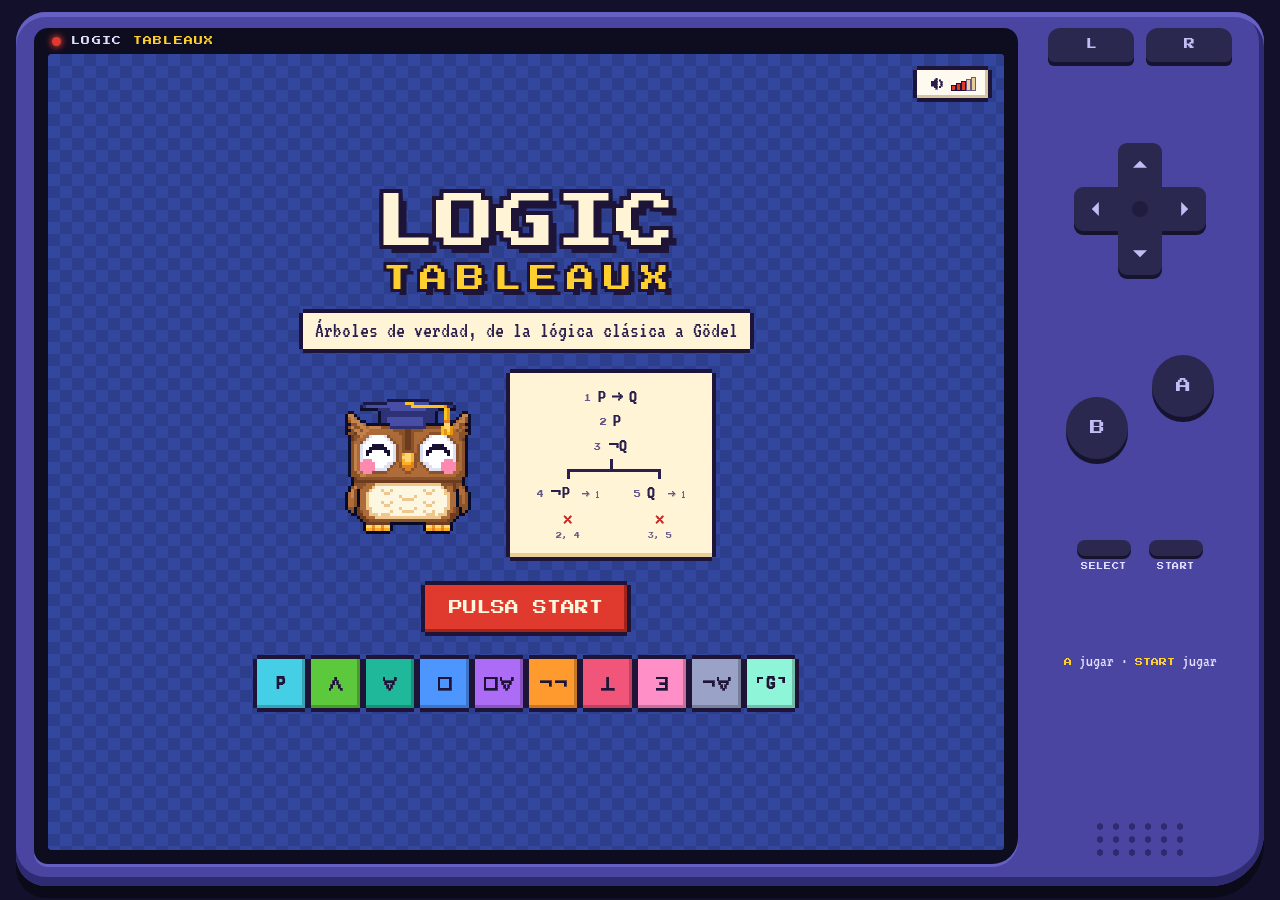
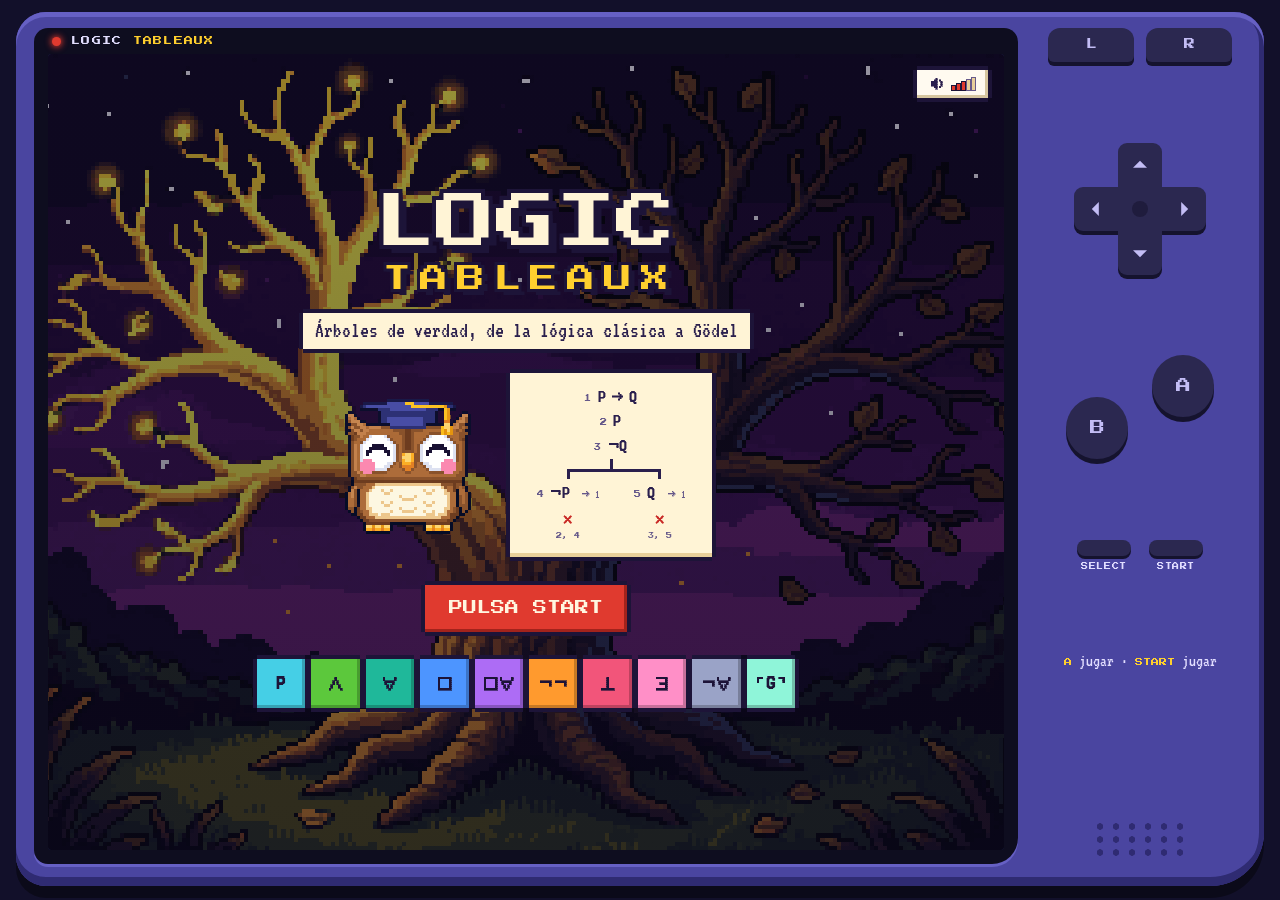
